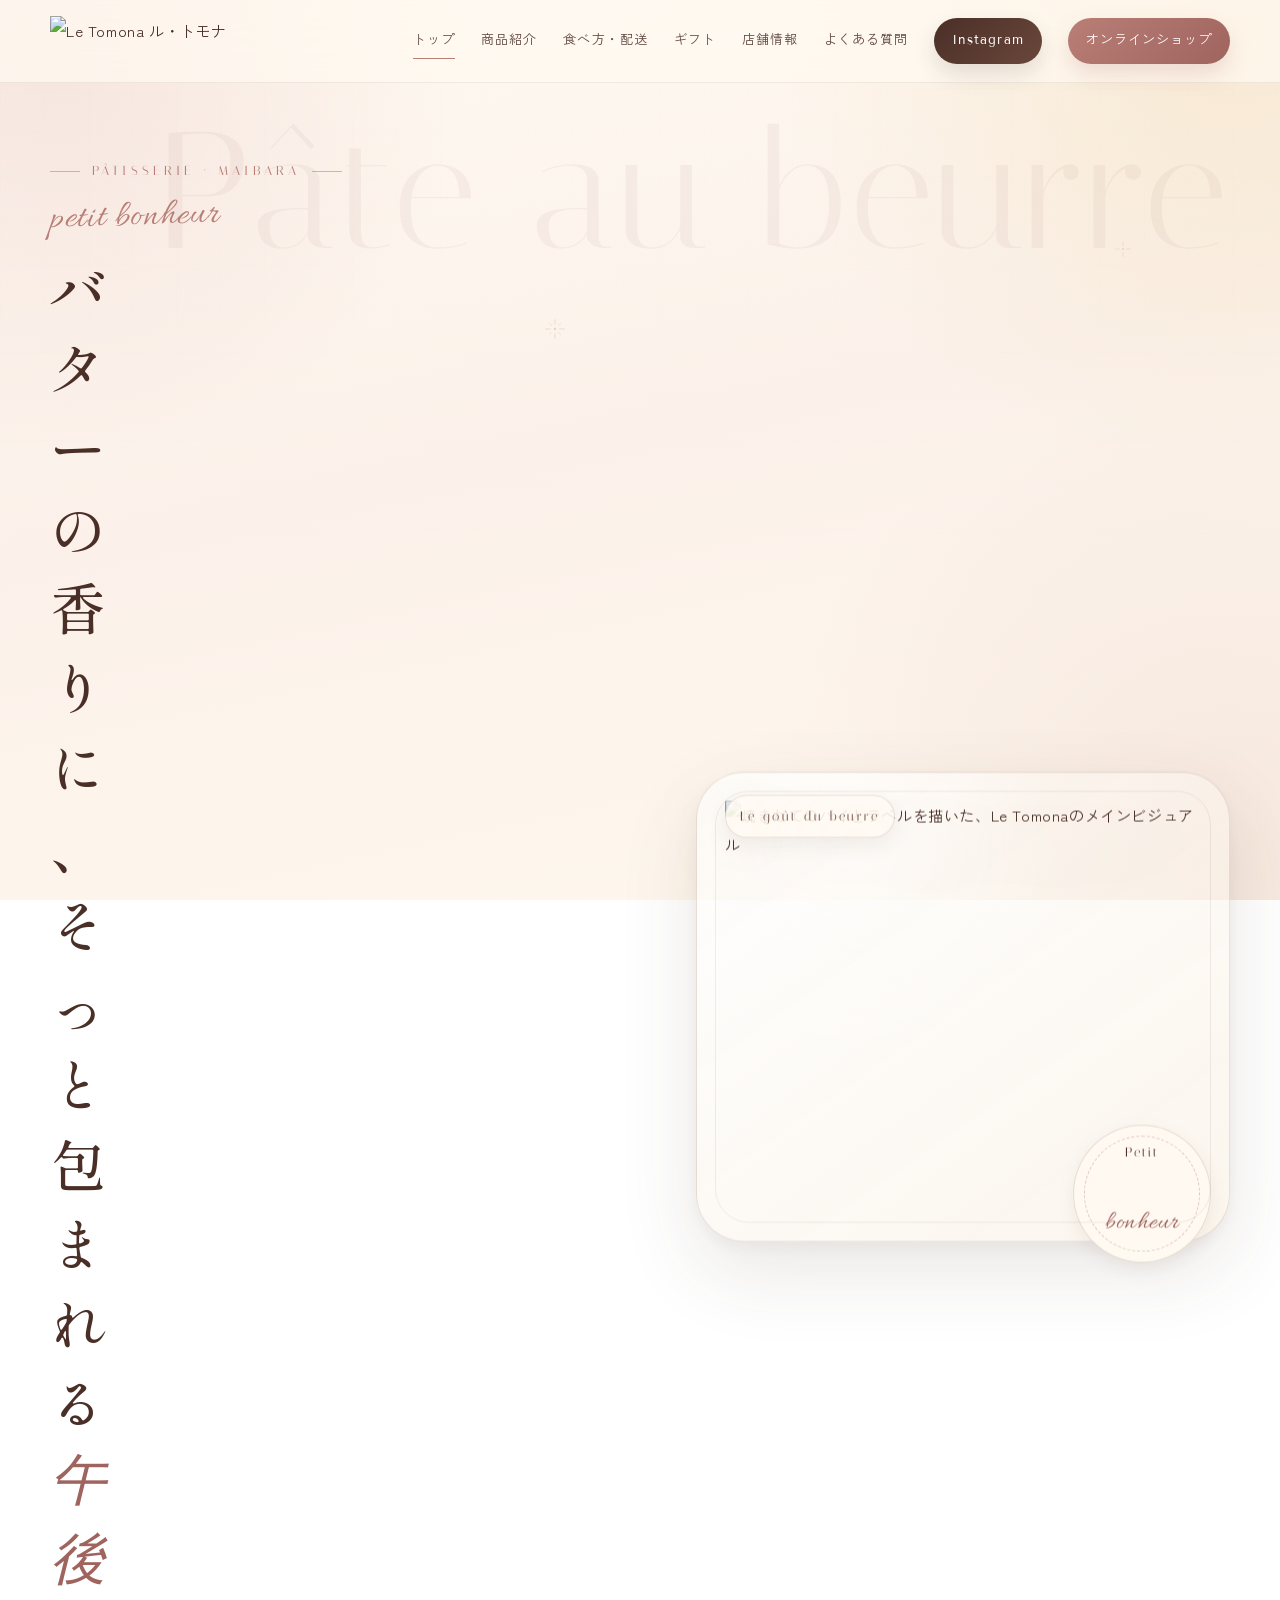
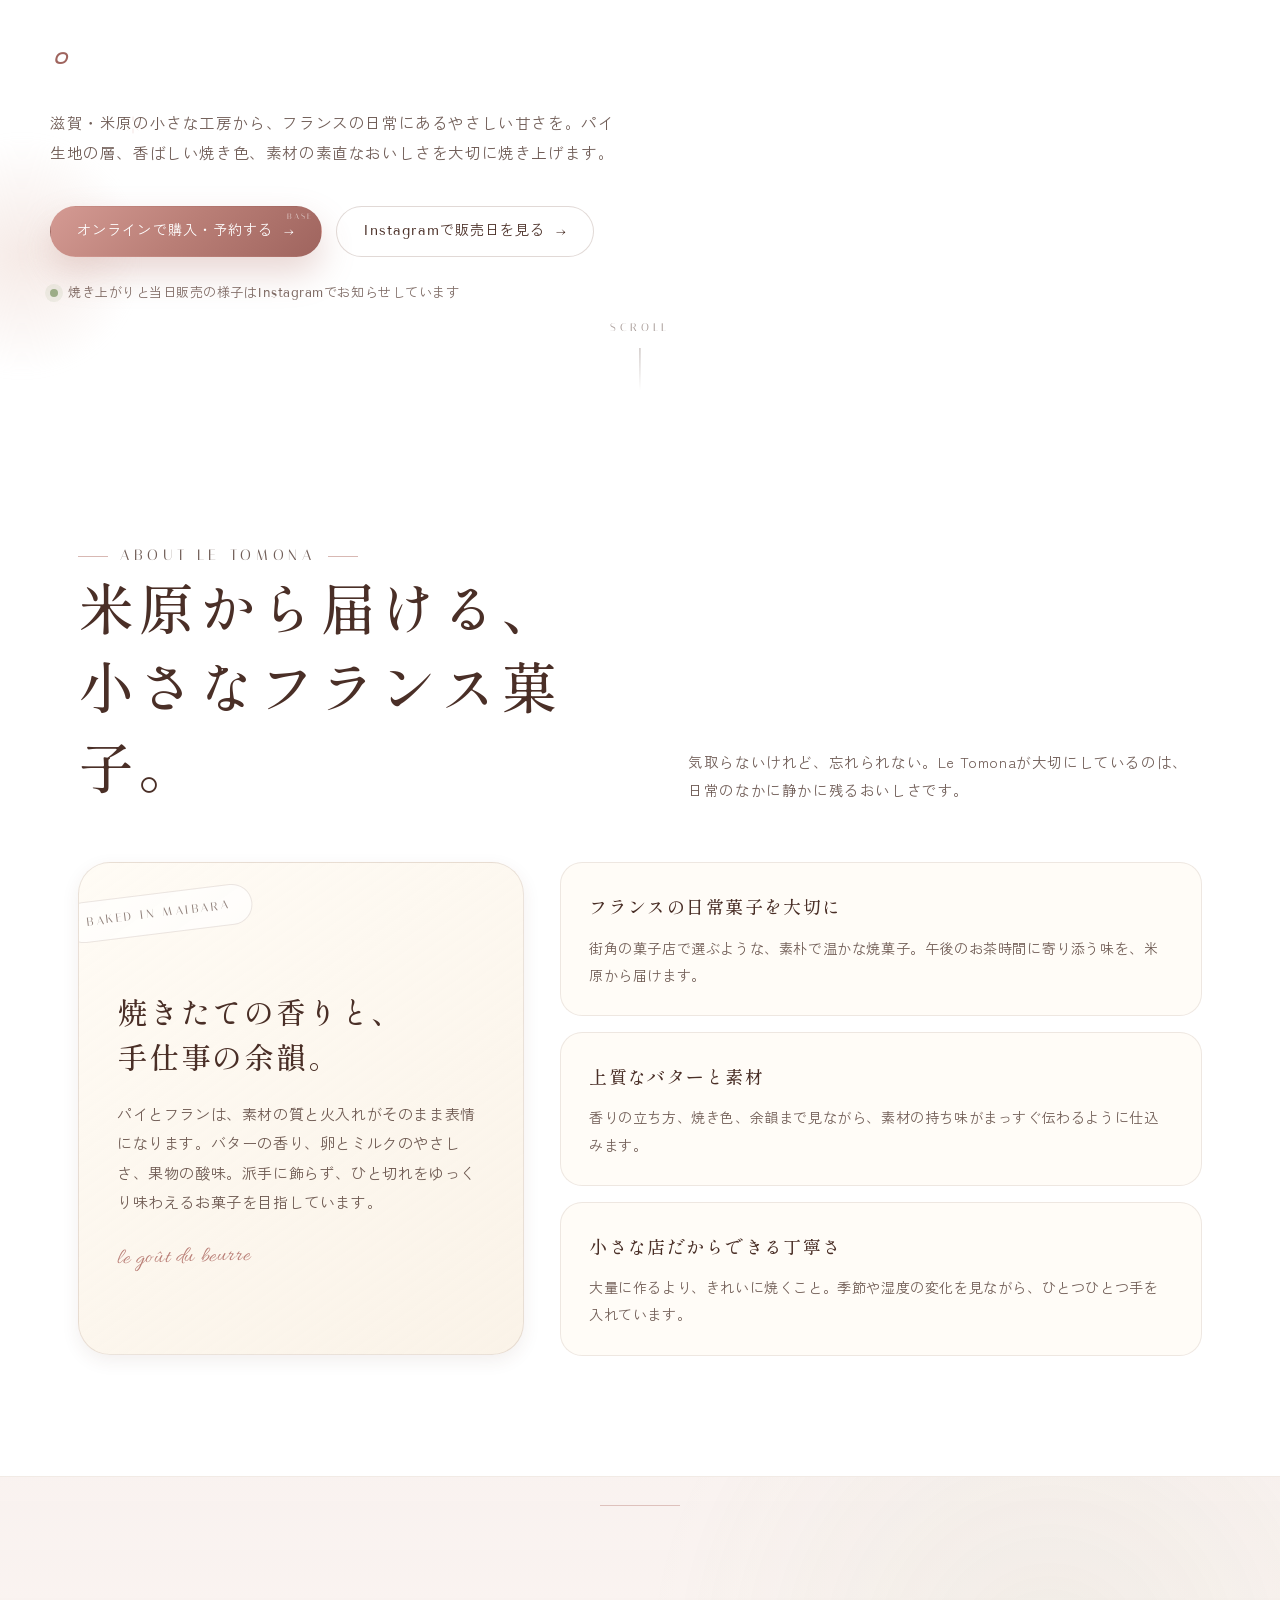
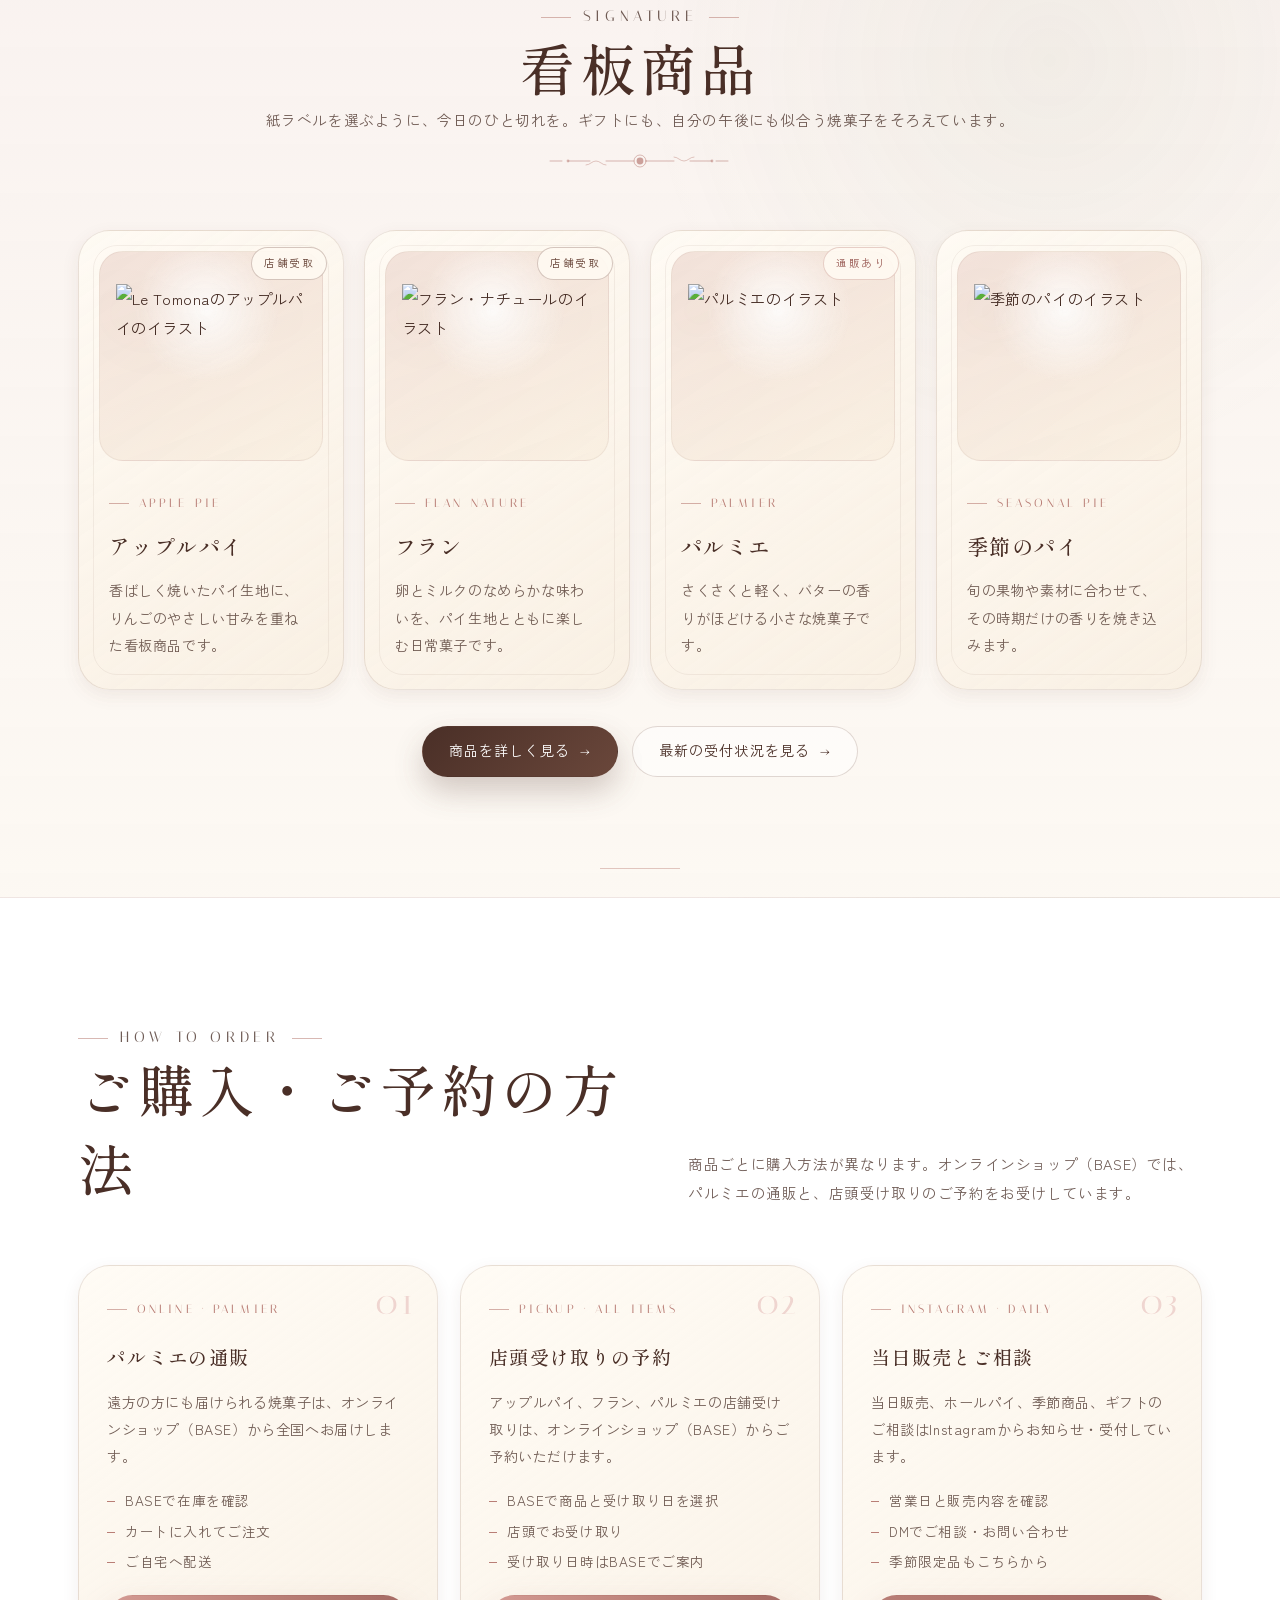
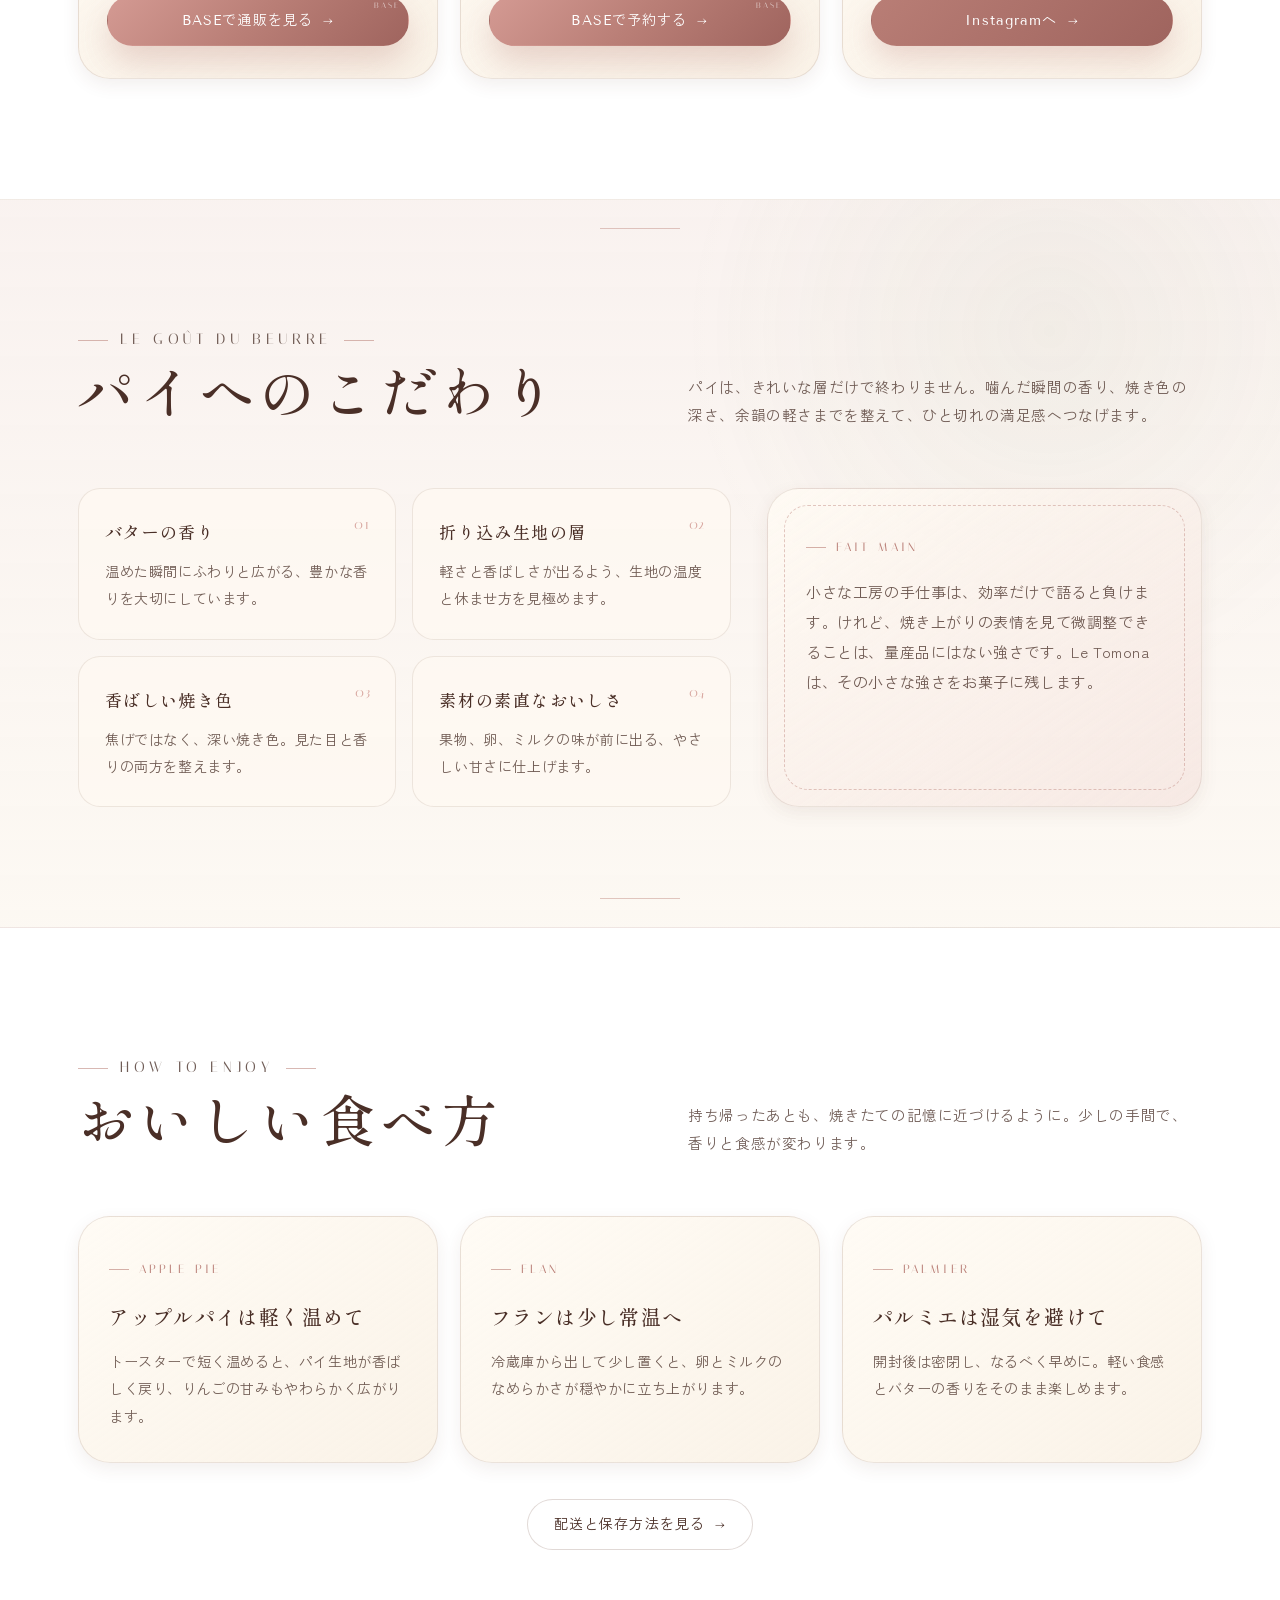
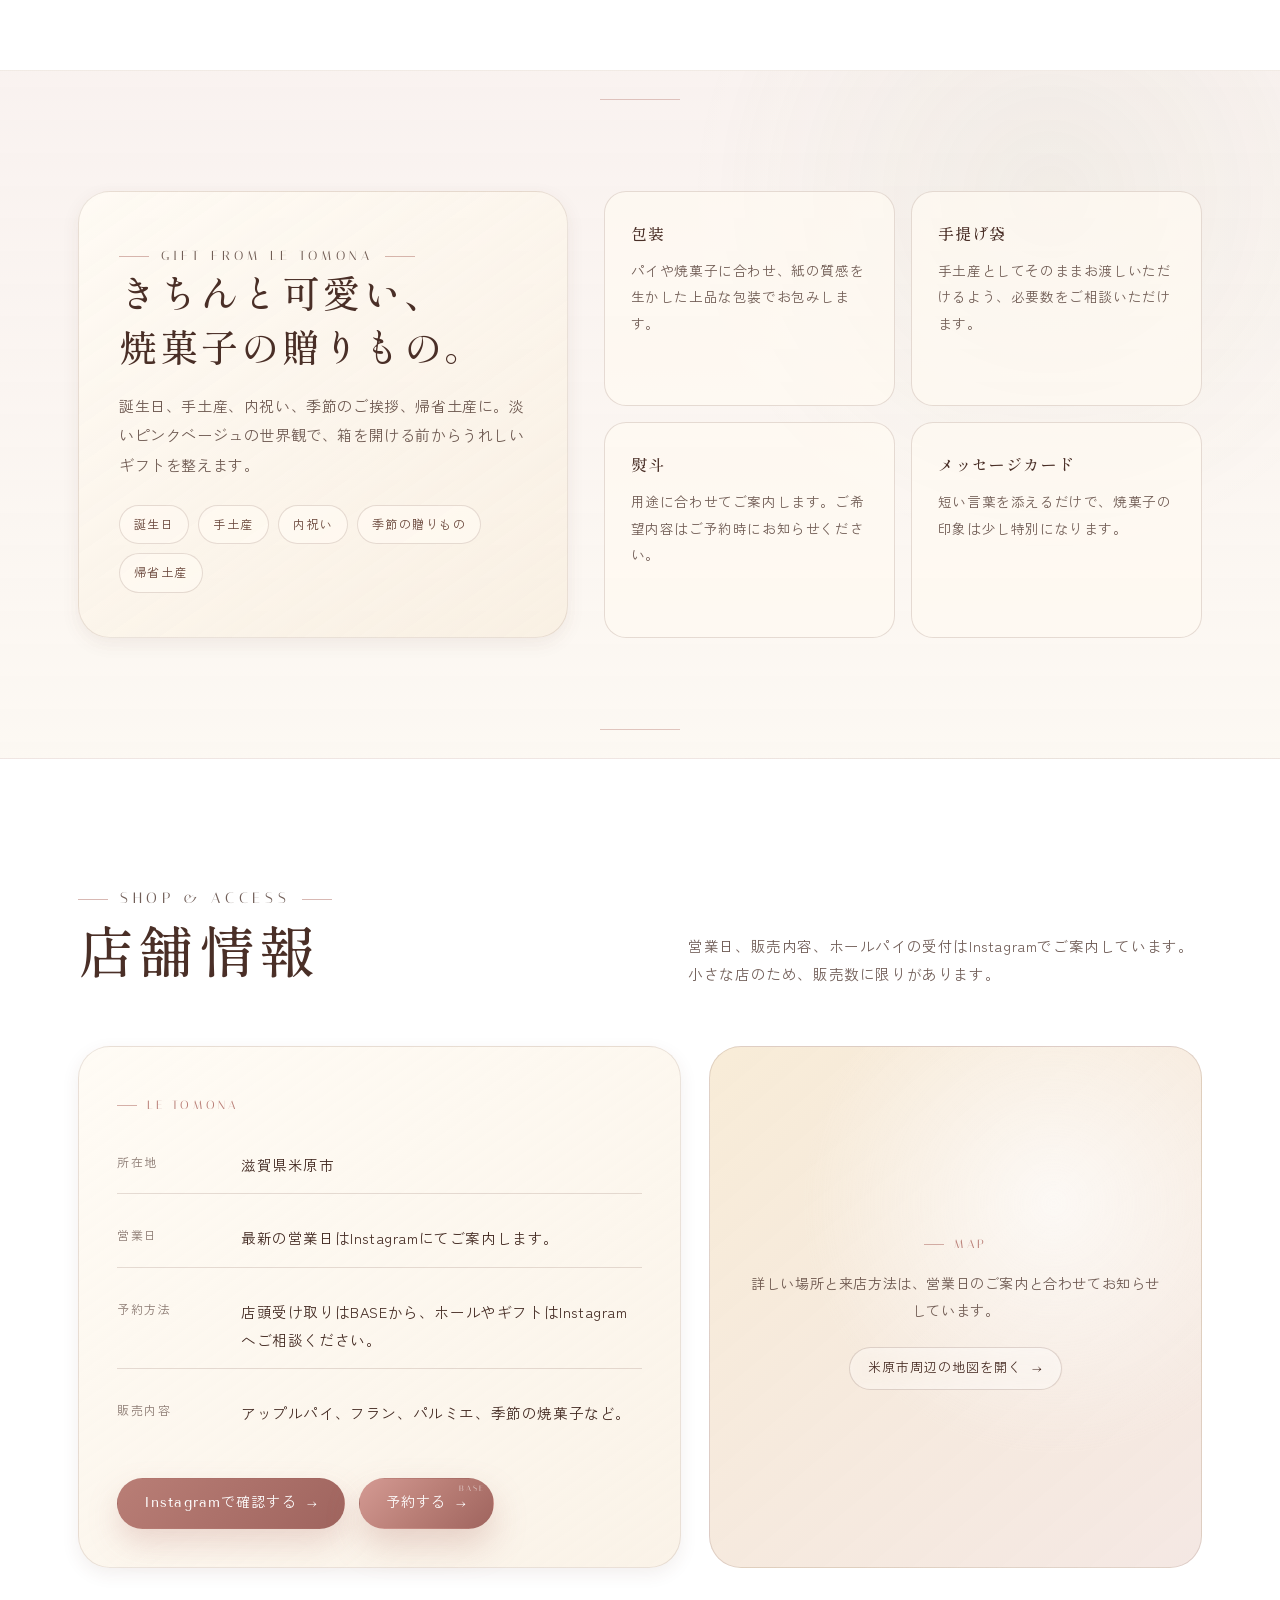
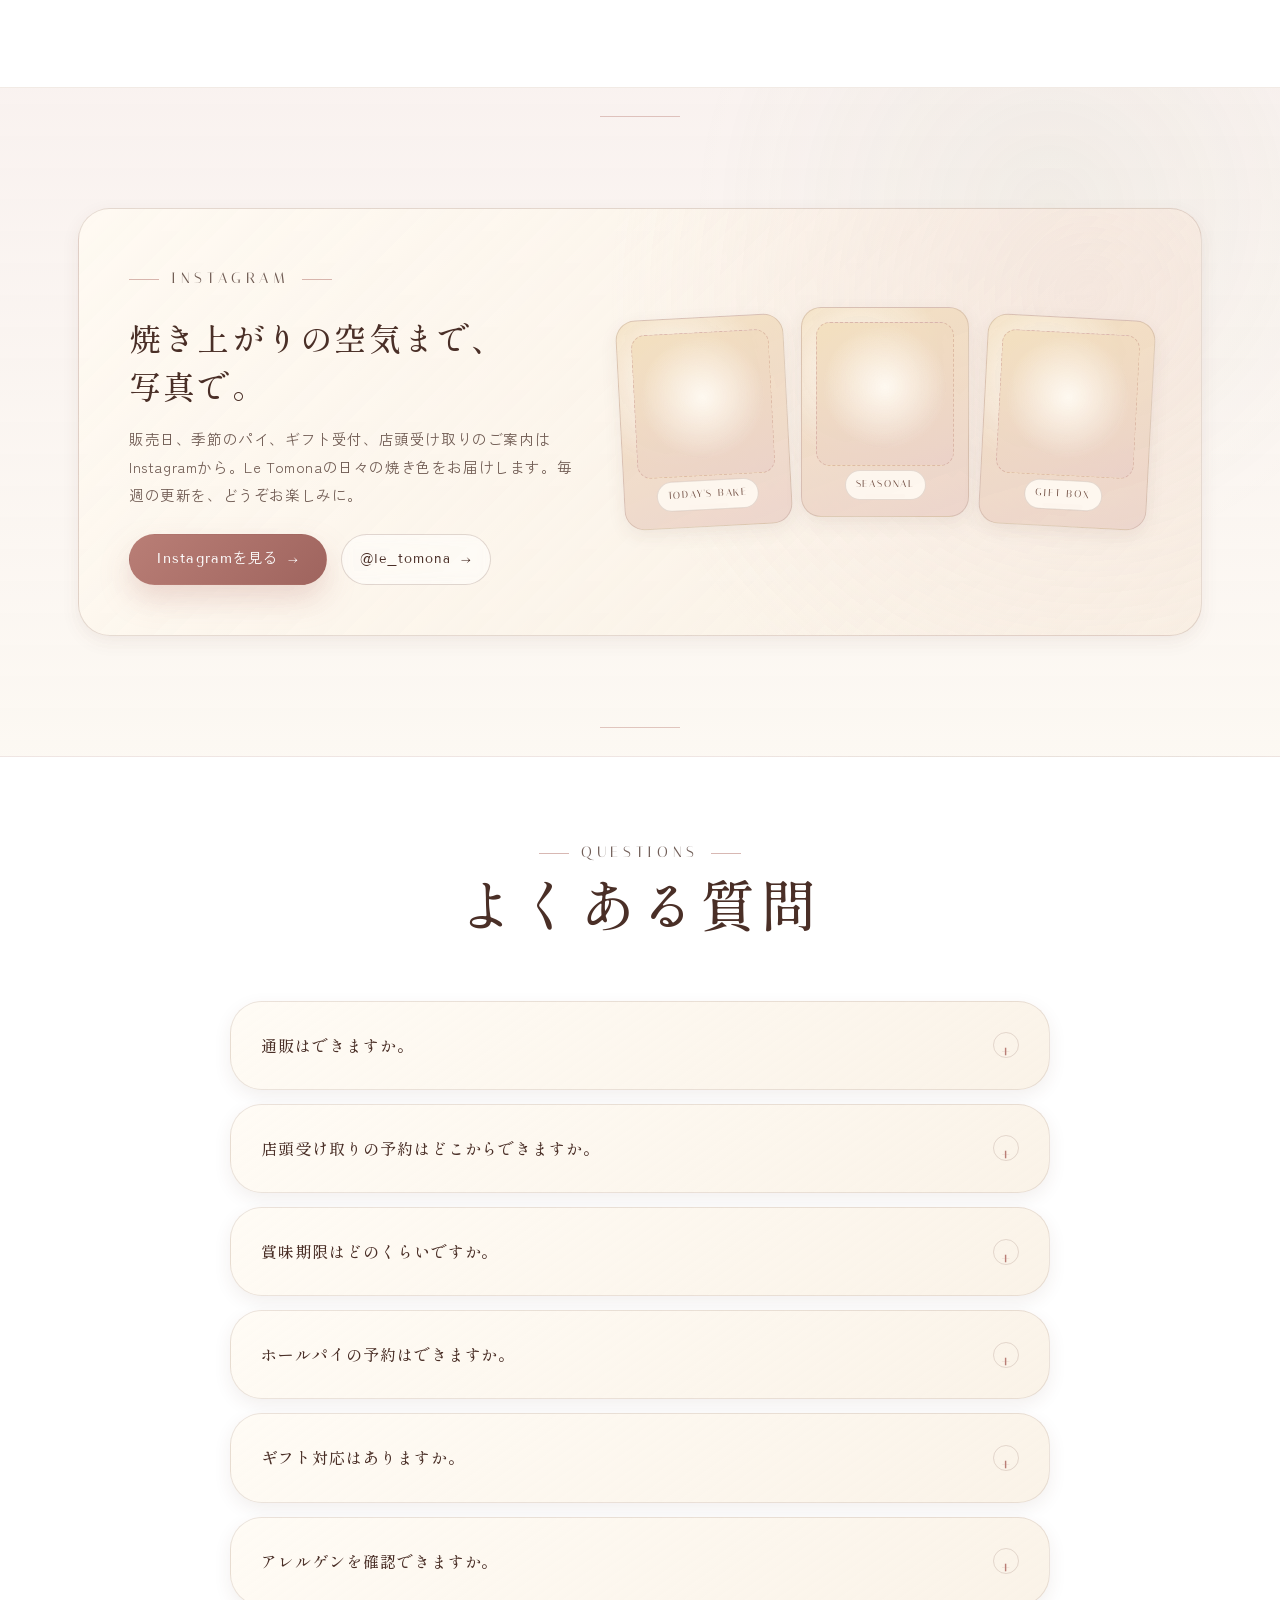
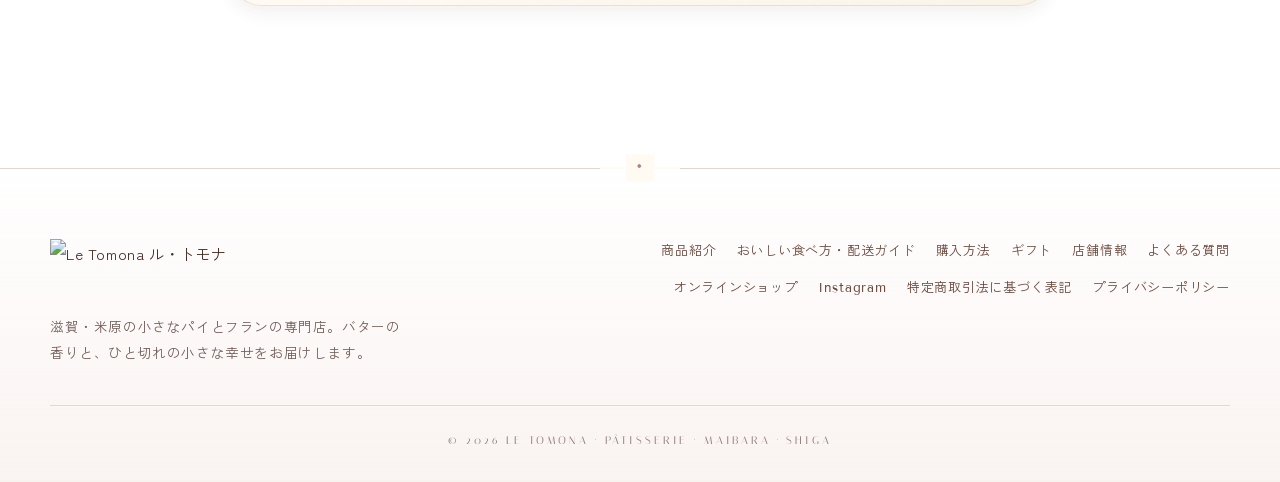
==== index.html @ 36fcd9ed "Add files via upload" ====
<!doctype html>
<html lang="ja">
<head>
  <meta charset="utf-8">
  <meta name="viewport" content="width=device-width, initial-scale=1">
  <title>Le Tomona | 滋賀・米原のパイとフランの専門店</title>
  <meta name="description" content="Le Tomona（ル・トモナ）は、滋賀・米原の小さなパイとフランの専門店です。バターの香り、香ばしい焼き色、フランスの日常菓子を大切に、ひとつひとつ丁寧に焼き上げます。">
  <meta property="og:title" content="Le Tomona | 滋賀・米原のパイとフランの専門店">
  <meta property="og:description" content="バターの香りに、そっと包まれる午後。滋賀・米原から、やさしい甘さのパイとフランをお届けします。">
  <meta property="og:type" content="website">
  <meta property="og:image" content="assets/hero-pie.svg">
  <link rel="icon" href="assets/favicon.svg" type="image/svg+xml">

  <link rel="preconnect" href="https://fonts.googleapis.com">
  <link rel="preconnect" href="https://fonts.gstatic.com" crossorigin>
  <link href="https://fonts.googleapis.com/css2?family=Italiana&family=Cormorant+Garamond:ital,wght@0,400;0,500;1,400;1,500&family=Tenor+Sans&family=Allura&family=Shippori+Mincho+B1:wght@400;500;600&family=Zen+Kaku+Gothic+Antique:wght@400;500&display=swap" rel="stylesheet">

  <link rel="stylesheet" href="styles.css">
</head>
<body>
  <a class="skip-link" href="#main">本文へ移動する</a>
  <div class="scroll-progress" data-scroll-progress aria-hidden="true"></div>

  <header class="site-header" data-header>
    <div class="header-inner">
      <a class="logo-link" href="index.html" aria-label="Le Tomona トップページへ">
        <img src="assets/logo.svg" width="178" height="50" alt="Le Tomona ル・トモナ">
      </a>
      <button class="nav-toggle" type="button" aria-label="メニューを開閉する" aria-expanded="false" aria-controls="site-nav" data-nav-toggle>
        <span class="nav-toggle-line"></span>
        <span class="nav-toggle-line"></span>
        <span class="nav-toggle-line"></span>
      </button>
      <nav class="site-nav" id="site-nav" aria-label="主要ナビゲーション" data-nav>
        <a href="index.html" aria-current="page">トップ</a>
        <a href="products.html">商品紹介</a>
        <a href="guide.html">食べ方・配送</a>
        <a href="index.html#gift">ギフト</a>
        <a href="index.html#shop">店舗情報</a>
        <a href="index.html#faq">よくある質問</a>
        <a class="nav-cta" href="https://www.instagram.com/le_tomona?igsh=bzFsZndmN2lub2E0" target="_blank" rel="noopener">Instagram</a>
        <!-- BASEショップのURLは実際のURLに差し替えてください -->
        <a class="nav-base" href="https://letomona.thebase.in/" target="_blank" rel="noopener">オンラインショップ</a>
      </nav>
    </div>
  </header>

  <main id="main">
    <!-- ============================== HERO ============================== -->
    <section class="hero" aria-labelledby="hero-title">
      <span class="hero-ornament sparkle-1" aria-hidden="true" data-parallax-mouse="10">
        <svg viewBox="0 0 48 48" fill="none" stroke="currentColor" stroke-linecap="round" stroke-linejoin="round"><g stroke-width="1.2"><path d="M24 8v8M24 32v8M8 24h8M32 24h8" opacity=".75"/><path d="M14 14l4 4M30 30l4 4M34 14l-4 4M14 34l4-4" opacity=".55"/><circle cx="24" cy="24" r="2" fill="currentColor" stroke="none" opacity=".8"/></g></svg>
      </span>
      <span class="hero-ornament sparkle-2" aria-hidden="true" data-parallax-mouse="-14">
        <svg viewBox="0 0 48 48" fill="none" stroke="currentColor" stroke-linecap="round" stroke-linejoin="round"><g stroke-width="1.2"><path d="M24 8v8M24 32v8M8 24h8M32 24h8" opacity=".75"/><circle cx="24" cy="24" r="2" fill="currentColor" stroke="none" opacity=".8"/></g></svg>
      </span>
      <span class="hero-ornament sparkle-3" aria-hidden="true" data-parallax-mouse="12">
        <svg viewBox="0 0 48 48" fill="none" stroke="currentColor" stroke-linecap="round" stroke-linejoin="round"><g stroke-width="1.2"><path d="M24 8v8M24 32v8M8 24h8M32 24h8" opacity=".75"/><path d="M14 14l4 4M30 30l4 4M34 14l-4 4M14 34l4-4" opacity=".55"/></g></svg>
      </span>

      <div class="hero-copy" data-reveal="up">
        <p class="eyebrow">Pâtisserie · Maibara</p>
        <span class="hero-script">petit bonheur</span>
        <h1 id="hero-title" data-split-letters><span>バターの香りに、</span><span>そっと包まれる<em>午後。</em></span></h1>
        <p class="hero-lead">滋賀・米原の小さな工房から、フランスの日常にあるやさしい甘さを。パイ生地の層、香ばしい焼き色、素材の素直なおいしさを大切に焼き上げます。</p>
        <div class="hero-actions" aria-label="購入と予約への導線">
          <!-- BASEショップのURLは実際のURLに差し替えてください -->
          <a class="btn btn-base" href="https://letomona.thebase.in/" target="_blank" rel="noopener">オンラインで購入・予約する</a>
          <a class="btn btn-ghost" href="https://www.instagram.com/le_tomona?igsh=bzFsZndmN2lub2E0" target="_blank" rel="noopener">Instagramで販売日を見る</a>
        </div>
        <a class="instagram-note" href="https://www.instagram.com/le_tomona?igsh=bzFsZndmN2lub2E0" target="_blank" rel="noopener">焼き上がりと当日販売の様子はInstagramでお知らせしています</a>
      </div>

      <div class="hero-visual" data-reveal="rise" data-parallax-y="-0.04">
        <figure class="hero-card">
          <img src="assets/hero-pie.svg" width="740" height="640" alt="焼きたてのパイとラベルを描いた、Le Tomonaのメインビジュアル">
          <figcaption class="hero-ribbon"><span>Petit</span><strong>bonheur</strong></figcaption>
        </figure>
      </div>

      <div class="scroll-hint" aria-hidden="true">SCROLL</div>
    </section>

    <!-- ============================== ABOUT ============================== -->
    <section class="section" id="about" aria-labelledby="about-title">
      <div class="section-title" data-reveal="up">
        <div>
          <p class="eyebrow">About Le Tomona</p>
          <h2 id="about-title">米原から届ける、<br>小さなフランス菓子。</h2>
        </div>
        <p>気取らないけれど、忘れられない。Le Tomonaが大切にしているのは、日常のなかに静かに残るおいしさです。</p>
      </div>

      <div class="about-grid">
        <article class="story-card" data-reveal="left">
          <h3 class="story-card-title">焼きたての香りと、<br>手仕事の余韻。</h3>
          <p>パイとフランは、素材の質と火入れがそのまま表情になります。バターの香り、卵とミルクのやさしさ、果物の酸味。派手に飾らず、ひと切れをゆっくり味わえるお菓子を目指しています。</p>
          <span class="story-card-script">le goût du beurre</span>
        </article>
        <div class="story-lines" data-reveal-children>
          <article class="story-line">
            <h3>フランスの日常菓子を大切に</h3>
            <p>街角の菓子店で選ぶような、素朴で温かな焼菓子。午後のお茶時間に寄り添う味を、米原から届けます。</p>
          </article>
          <article class="story-line">
            <h3>上質なバターと素材</h3>
            <p>香りの立ち方、焼き色、余韻まで見ながら、素材の持ち味がまっすぐ伝わるように仕込みます。</p>
          </article>
          <article class="story-line">
            <h3>小さな店だからできる丁寧さ</h3>
            <p>大量に作るより、きれいに焼くこと。季節や湿度の変化を見ながら、ひとつひとつ手を入れています。</p>
          </article>
        </div>
      </div>
    </section>

    <!-- ============================== SIGNATURE ============================== -->
    <section class="section section-muted" aria-labelledby="signature-title">
      <div class="section-inner">
        <div class="section-title center" data-reveal="up">
          <p class="eyebrow">Signature</p>
          <h2 id="signature-title">看板商品</h2>
          <p>紙ラベルを選ぶように、今日のひと切れを。ギフトにも、自分の午後にも似合う焼菓子をそろえています。</p>
          <div class="ornament-divider" aria-hidden="true">
            <svg viewBox="0 0 240 24" fill="none" stroke="currentColor" stroke-linecap="round" stroke-linejoin="round"><g stroke-width="1"><circle cx="120" cy="12" r="3.4" fill="currentColor" stroke="none" opacity=".7"/><circle cx="120" cy="12" r="6" opacity=".5"/><path d="M126 12h28M170 12h22M196 12h12M114 12H86M70 12H48M42 12H30" opacity=".55"/><path d="M154 8c4 0 6 4 10 4s6-4 10-4M86 16c-4 0-6-4-10-4s-6 4-10 4" opacity=".42"/><circle cx="192" cy="12" r="1.4" fill="currentColor" stroke="none" opacity=".5"/><circle cx="48" cy="12" r="1.4" fill="currentColor" stroke="none" opacity=".5"/></g></svg>
          </div>
        </div>
        <div class="product-grid" data-reveal-children>
          <article class="product-card">
            <span class="product-badge pickup">店舗受取</span>
            <div class="product-image"><img src="assets/product-apple-pie.svg" width="420" height="320" alt="Le Tomonaのアップルパイのイラスト" loading="lazy"></div>
            <div class="product-body">
              <span class="label">Apple Pie</span>
              <h3>アップルパイ</h3>
              <p>香ばしく焼いたパイ生地に、りんごのやさしい甘みを重ねた看板商品です。</p>
            </div>
          </article>
          <article class="product-card">
            <span class="product-badge pickup">店舗受取</span>
            <div class="product-image"><img src="assets/product-flan.svg" width="420" height="320" alt="フラン・ナチュールのイラスト" loading="lazy"></div>
            <div class="product-body">
              <span class="label">Flan Nature</span>
              <h3>フラン</h3>
              <p>卵とミルクのなめらかな味わいを、パイ生地とともに楽しむ日常菓子です。</p>
            </div>
          </article>
          <article class="product-card">
            <span class="product-badge">通販あり</span>
            <div class="product-image"><img src="assets/product-palmier.svg" width="420" height="320" alt="パルミエのイラスト" loading="lazy"></div>
            <div class="product-body">
              <span class="label">Palmier</span>
              <h3>パルミエ</h3>
              <p>さくさくと軽く、バターの香りがほどける小さな焼菓子です。</p>
            </div>
          </article>
          <article class="product-card">
            <div class="product-image"><img src="assets/product-seasonal.svg" width="420" height="320" alt="季節のパイのイラスト" loading="lazy"></div>
            <div class="product-body">
              <span class="label">Seasonal Pie</span>
              <h3>季節のパイ</h3>
              <p>旬の果物や素材に合わせて、その時期だけの香りを焼き込みます。</p>
            </div>
          </article>
        </div>
        <div class="action-row" style="justify-content:center" data-reveal="up">
          <a class="btn btn-choco" href="products.html">商品を詳しく見る</a>
          <a class="btn btn-ghost" href="https://www.instagram.com/le_tomona?igsh=bzFsZndmN2lub2E0" target="_blank" rel="noopener">最新の受付状況を見る</a>
        </div>
      </div>
    </section>

    <!-- ============================== ORDER (BASE flow) ============================== -->
    <section class="section" id="order" aria-labelledby="order-title">
      <div class="section-title" data-reveal="up">
        <div>
          <p class="eyebrow">How to order</p>
          <h2 id="order-title">ご購入・ご予約の方法</h2>
        </div>
        <p>商品ごとに購入方法が異なります。オンラインショップ（BASE）では、パルミエの通販と、店頭受け取りのご予約をお受けしています。</p>
      </div>

      <div class="order-flow" data-reveal-children>
        <article class="order-card">
          <span class="order-number">01</span>
          <span class="label">Online · Palmier</span>
          <h3>パルミエの通販</h3>
          <p>遠方の方にも届けられる焼菓子は、オンラインショップ（BASE）から全国へお届けします。</p>
          <ul>
            <li>BASEで在庫を確認</li>
            <li>カートに入れてご注文</li>
            <li>ご自宅へ配送</li>
          </ul>
          <!-- BASEショップのURLは実際のURLに差し替えてください -->
          <a class="btn btn-base" href="https://letomona.thebase.in/" target="_blank" rel="noopener">BASEで通販を見る</a>
        </article>

        <article class="order-card">
          <span class="order-number">02</span>
          <span class="label">Pickup · All items</span>
          <h3>店頭受け取りの予約</h3>
          <p>アップルパイ、フラン、パルミエの店舗受け取りは、オンラインショップ（BASE）からご予約いただけます。</p>
          <ul>
            <li>BASEで商品と受け取り日を選択</li>
            <li>店頭でお受け取り</li>
            <li>受け取り日時はBASEでご案内</li>
          </ul>
          <!-- BASEショップのURLは実際のURLに差し替えてください -->
          <a class="btn btn-base" href="https://letomona.thebase.in/" target="_blank" rel="noopener">BASEで予約する</a>
        </article>

        <article class="order-card">
          <span class="order-number">03</span>
          <span class="label">Instagram · Daily</span>
          <h3>当日販売とご相談</h3>
          <p>当日販売、ホールパイ、季節商品、ギフトのご相談はInstagramからお知らせ・受付しています。</p>
          <ul>
            <li>営業日と販売内容を確認</li>
            <li>DMでご相談・お問い合わせ</li>
            <li>季節限定品もこちらから</li>
          </ul>
          <a class="btn btn-primary" href="https://www.instagram.com/le_tomona?igsh=bzFsZndmN2lub2E0" target="_blank" rel="noopener">Instagramへ</a>
        </article>
      </div>
    </section>

    <!-- ============================== CRAFT ============================== -->
    <section class="section section-muted" aria-labelledby="craft-title">
      <div class="section-inner">
        <div class="section-title" data-reveal="up">
          <div>
            <p class="eyebrow">Le goût du beurre</p>
            <h2 id="craft-title">パイへのこだわり</h2>
          </div>
          <p>パイは、きれいな層だけで終わりません。噛んだ瞬間の香り、焼き色の深さ、余韻の軽さまでを整えて、ひと切れの満足感へつなげます。</p>
        </div>
        <div class="craft-grid">
          <div class="craft-list" data-reveal-children>
            <article class="craft-item"><h3>バターの香り</h3><p>温めた瞬間にふわりと広がる、豊かな香りを大切にしています。</p></article>
            <article class="craft-item"><h3>折り込み生地の層</h3><p>軽さと香ばしさが出るよう、生地の温度と休ませ方を見極めます。</p></article>
            <article class="craft-item"><h3>香ばしい焼き色</h3><p>焦げではなく、深い焼き色。見た目と香りの両方を整えます。</p></article>
            <article class="craft-item"><h3>素材の素直なおいしさ</h3><p>果物、卵、ミルクの味が前に出る、やさしい甘さに仕上げます。</p></article>
          </div>
          <aside class="paper-card craft-note" data-reveal="right">
            <span class="label">Fait main</span>
            <p>小さな工房の手仕事は、効率だけで語ると負けます。けれど、焼き上がりの表情を見て微調整できることは、量産品にはない強さです。Le Tomonaは、その小さな強さをお菓子に残します。</p>
          </aside>
        </div>
      </div>
    </section>

    <!-- ============================== GUIDE ============================== -->
    <section class="section" aria-labelledby="guide-title">
      <div class="section-title" data-reveal="up">
        <div>
          <p class="eyebrow">How to enjoy</p>
          <h2 id="guide-title">おいしい食べ方</h2>
        </div>
        <p>持ち帰ったあとも、焼きたての記憶に近づけるように。少しの手間で、香りと食感が変わります。</p>
      </div>
      <div class="guide-grid" data-reveal-children>
        <article class="guide-card">
          <span class="label">Apple Pie</span>
          <h3>アップルパイは軽く温めて</h3>
          <p>トースターで短く温めると、パイ生地が香ばしく戻り、りんごの甘みもやわらかく広がります。</p>
        </article>
        <article class="guide-card">
          <span class="label">Flan</span>
          <h3>フランは少し常温へ</h3>
          <p>冷蔵庫から出して少し置くと、卵とミルクのなめらかさが穏やかに立ち上がります。</p>
        </article>
        <article class="guide-card">
          <span class="label">Palmier</span>
          <h3>パルミエは湿気を避けて</h3>
          <p>開封後は密閉し、なるべく早めに。軽い食感とバターの香りをそのまま楽しめます。</p>
        </article>
      </div>
      <div class="action-row" style="justify-content:center" data-reveal="up">
        <a class="btn btn-ghost" href="guide.html">配送と保存方法を見る</a>
      </div>
    </section>

    <!-- ============================== GIFT ============================== -->
    <section class="section section-muted" id="gift" aria-labelledby="gift-title">
      <div class="section-inner">
        <div class="gift-layout">
          <div class="gift-panel" data-reveal="left">
            <p class="eyebrow">Gift from Le Tomona</p>
            <h2 id="gift-title">きちんと可愛い、<br>焼菓子の贈りもの。</h2>
            <p>誕生日、手土産、内祝い、季節のご挨拶、帰省土産に。淡いピンクベージュの世界観で、箱を開ける前からうれしいギフトを整えます。</p>
            <ul class="gift-tags" aria-label="ギフト利用シーン">
              <li>誕生日</li><li>手土産</li><li>内祝い</li><li>季節の贈りもの</li><li>帰省土産</li>
            </ul>
          </div>
          <div class="gift-options" data-reveal-children>
            <article class="gift-option"><h3>包装</h3><p>パイや焼菓子に合わせ、紙の質感を生かした上品な包装でお包みします。</p></article>
            <article class="gift-option"><h3>手提げ袋</h3><p>手土産としてそのままお渡しいただけるよう、必要数をご相談いただけます。</p></article>
            <article class="gift-option"><h3>熨斗</h3><p>用途に合わせてご案内します。ご希望内容はご予約時にお知らせください。</p></article>
            <article class="gift-option"><h3>メッセージカード</h3><p>短い言葉を添えるだけで、焼菓子の印象は少し特別になります。</p></article>
          </div>
        </div>
      </div>
    </section>

    <!-- ============================== SHOP ============================== -->
    <section class="section" id="shop" aria-labelledby="shop-title">
      <div class="section-title" data-reveal="up">
        <div>
          <p class="eyebrow">Shop &amp; Access</p>
          <h2 id="shop-title">店舗情報</h2>
        </div>
        <p>営業日、販売内容、ホールパイの受付はInstagramでご案内しています。小さな店のため、販売数に限りがあります。</p>
      </div>
      <div class="access-grid">
        <article class="access-card" data-reveal="left">
          <span class="label">Le Tomona</span>
          <dl class="shop-data">
            <div><dt>所在地</dt><dd>滋賀県米原市</dd></div>
            <div><dt>営業日</dt><dd>最新の営業日はInstagramにてご案内します。</dd></div>
            <div><dt>予約方法</dt><dd>店頭受け取りはBASEから、ホールやギフトはInstagramへご相談ください。</dd></div>
            <div><dt>販売内容</dt><dd>アップルパイ、フラン、パルミエ、季節の焼菓子など。</dd></div>
          </dl>
          <div class="action-row">
            <a class="btn btn-primary" href="https://www.instagram.com/le_tomona?igsh=bzFsZndmN2lub2E0" target="_blank" rel="noopener">Instagramで確認する</a>
            <!-- BASEショップのURLは実際のURLに差し替えてください -->
            <a class="btn btn-base" href="https://letomona.thebase.in/" target="_blank" rel="noopener">予約する</a>
          </div>
        </article>
        <aside class="map-frame" data-reveal="right" aria-label="Googleマップへの導線">
          <div>
            <span class="label">Map</span>
            <p>詳しい場所と来店方法は、営業日のご案内と合わせてお知らせしています。</p>
            <a class="btn btn-ghost btn-small" href="https://www.google.com/maps/search/?api=1&query=%E6%BB%8B%E8%B3%80%E7%9C%8C%E7%B1%B3%E5%8E%9F%E5%B8%82" target="_blank" rel="noopener">米原市周辺の地図を開く</a>
          </div>
        </aside>
      </div>
    </section>

    <!-- ============================== INSTAGRAM ============================== -->
    <section class="section section-muted" aria-labelledby="instagram-title">
      <div class="section-inner">
        <div class="instagram-strip" data-reveal="up">
          <div>
            <p class="eyebrow">Instagram</p>
            <h2 id="instagram-title">焼き上がりの空気まで、<br>写真で。</h2>
            <p>販売日、季節のパイ、ギフト受付、店頭受け取りのご案内はInstagramから。Le Tomonaの日々の焼き色をお届けします。毎週の更新を、どうぞお楽しみに。</p>
            <div class="action-row" style="margin-top:6px">
              <a class="btn btn-primary" href="https://www.instagram.com/le_tomona?igsh=bzFsZndmN2lub2E0" target="_blank" rel="noopener">Instagramを見る</a>
              <a class="btn btn-ghost btn-small" href="https://www.instagram.com/le_tomona?igsh=bzFsZndmN2lub2E0" target="_blank" rel="noopener">@le_tomona</a>
            </div>
          </div>
          <div class="insta-cards" aria-hidden="true">
            <span class="insta-card"><span class="insta-tag">Today's bake</span></span>
            <span class="insta-card"><span class="insta-tag">Seasonal</span></span>
            <span class="insta-card"><span class="insta-tag">Gift box</span></span>
          </div>
        </div>
      </div>
    </section>

    <!-- ============================== FAQ ============================== -->
    <section class="section section-tight" id="faq" aria-labelledby="faq-title">
      <div class="section-title center" data-reveal="up">
        <p class="eyebrow">Questions</p>
        <h2 id="faq-title">よくある質問</h2>
      </div>
      <div class="faq-list" data-reveal-children>
        <details class="faq-item"><summary>通販はできますか。</summary><p>パルミエは、オンラインショップ（BASE）から全国配送でご購入いただけます。アップルパイ、フランは品質保持の都合上、店舗受け取りのご予約のみとさせていただいています。</p></details>
        <details class="faq-item"><summary>店頭受け取りの予約はどこからできますか。</summary><p>アップルパイ、フラン、パルミエの店頭受け取りは、オンラインショップ（BASE）からご予約いただけます。受け取り日時の選択肢は商品ごとにご案内します。</p></details>
        <details class="faq-item"><summary>賞味期限はどのくらいですか。</summary><p>商品ごとに異なります。お渡し時または発送時に、保存方法とあわせてご案内します。風味のよいうちに早めにお召し上がりください。</p></details>
        <details class="faq-item"><summary>ホールパイの予約はできますか。</summary><p>ホールパイは数量限定のためInstagramのDMで個別にご相談を承っています。ご用途と受け取り希望日を添えてご連絡ください。</p></details>
        <details class="faq-item"><summary>ギフト対応はありますか。</summary><p>包装、手提げ袋、熨斗、メッセージカードについてご相談いただけます。商品や時期により対応内容が変わる場合があります。</p></details>
        <details class="faq-item"><summary>アレルゲンを確認できますか。</summary><p>小麦、乳成分、卵を含む商品を扱います。ナッツや果物を使用する季節商品もありますので、詳しくはご購入前にお問い合わせください。</p></details>
      </div>
    </section>
  </main>

  <footer class="site-footer">
    <div class="footer-inner">
      <div>
        <img class="footer-logo" src="assets/logo.svg" width="190" height="54" alt="Le Tomona ル・トモナ">
        <p class="footer-copy">滋賀・米原の小さなパイとフランの専門店。バターの香りと、ひと切れの小さな幸せをお届けします。</p>
      </div>
      <nav class="footer-nav" aria-label="フッターナビゲーション">
        <a href="products.html">商品紹介</a>
        <a href="guide.html">おいしい食べ方・配送ガイド</a>
        <a href="index.html#order">購入方法</a>
        <a href="index.html#gift">ギフト</a>
        <a href="index.html#shop">店舗情報</a>
        <a href="index.html#faq">よくある質問</a>
        <a href="https://letomona.thebase.in/" target="_blank" rel="noopener">オンラインショップ</a>
        <a href="https://www.instagram.com/le_tomona?igsh=bzFsZndmN2lub2E0" target="_blank" rel="noopener">Instagram</a>
        <a href="legal.html">特定商取引法に基づく表記</a>
        <a href="privacy.html">プライバシーポリシー</a>
      </nav>
    </div>
    <div class="footer-bottom">© <span data-year></span> Le Tomona · Pâtisserie · Maibara · Shiga</div>
  </footer>

  <div class="mobile-cta" aria-label="固定CTA">
    <a class="is-primary" href="https://letomona.thebase.in/" target="_blank" rel="noopener">購入・予約</a>
    <a href="https://www.instagram.com/le_tomona?igsh=bzFsZndmN2lub2E0" target="_blank" rel="noopener">Instagram</a>
    <a href="index.html#faq">よくある質問</a>
  </div>
  <script src="script.js" defer></script>
</body>
</html>
---- styles.css ----
@charset "UTF-8";

/* =========================================================================
   Le Tomona — Stylesheet
   Soft Editorial × Patisserie Romance
   ========================================================================= */

:root {
  /* Palette ------------------------------------------------------------- */
  --ivory: #fffaf2;
  --ivory-2: #fdf4e8;
  --cream: #f8eddd;
  --butter: #f3dfbd;
  --pink-beige: #ead1c8;
  --rose-50: #f8ece8;
  --rose-100: #efd5d0;
  --rose-200: #d9a8a1;
  --rose-300: #b97e76;
  --rose-400: #9f645e;
  --choco: #4a2f27;
  --choco-2: #6a473b;
  --gold: #c9a35e;
  --pistachio: #9cae88;

  --ink: #432a22;
  --ink-soft: rgba(67, 42, 34, .76);
  --ink-muted: rgba(67, 42, 34, .60);

  --line: rgba(118, 80, 67, .18);
  --line-strong: rgba(118, 80, 67, .34);
  --line-dashed: rgba(185, 126, 118, .42);

  --paper: rgba(255, 251, 244, .86);

  /* Shadow -------------------------------------------------------------- */
  --shadow-lg: 0 30px 80px rgba(86, 54, 42, .12), 0 6px 18px rgba(86, 54, 42, .05);
  --shadow-md: 0 16px 44px rgba(86, 54, 42, .10), 0 3px 10px rgba(86, 54, 42, .04);
  --shadow-sm: 0 6px 18px rgba(86, 54, 42, .08);

  /* Radius -------------------------------------------------------------- */
  --radius-xl: 42px;
  --radius-lg: 32px;
  --radius-md: 22px;
  --radius-sm: 14px;

  /* Layout -------------------------------------------------------------- */
  --max: 1180px;
  --max-narrow: 920px;

  /* Type ---------------------------------------------------------------- */
  --display: "Italiana", "Cormorant Garamond", "Times New Roman", serif;
  --serif: "Cormorant Garamond", "Times New Roman", serif;
  --jp-display: "Shippori Mincho B1", "Yu Mincho", "YuMincho", "Hiragino Mincho ProN", serif;
  --jp: "Zen Kaku Gothic Antique", "Hiragino Sans", "Yu Gothic", system-ui, sans-serif;
  --sans: "Tenor Sans", "Zen Kaku Gothic Antique", system-ui, sans-serif;
  --script: "Allura", "Pinyon Script", cursive;

  /* Motion -------------------------------------------------------------- */
  --ease-out: cubic-bezier(.22, .65, .25, 1);
  --ease-soft: cubic-bezier(.4, 0, .2, 1);
}

/* =========================================================================
   Reset & Base
   ========================================================================= */

*,
*::before,
*::after {
  box-sizing: border-box;
}

html {
  scroll-behavior: smooth;
  -webkit-text-size-adjust: 100%;
}

body {
  margin: 0;
  color: var(--ink);
  background:
    radial-gradient(circle at 4% 6%, rgba(239, 213, 208, .55) 0, rgba(239, 213, 208, 0) 28%),
    radial-gradient(circle at 96% 3%, rgba(243, 223, 189, .55) 0, rgba(243, 223, 189, 0) 30%),
    radial-gradient(circle at 96% 96%, rgba(234, 209, 200, .42) 0, rgba(234, 209, 200, 0) 32%),
    linear-gradient(168deg, var(--ivory) 0%, #fbf1ea 48%, #fff8ee 100%);
  background-attachment: fixed;
  font-family: var(--jp);
  font-weight: 400;
  font-size: 15px;
  line-height: 1.95;
  letter-spacing: .04em;
  -webkit-font-smoothing: antialiased;
  text-rendering: optimizeLegibility;
  overflow-x: hidden;
}

/* Paper grain */
body::before {
  content: "";
  position: fixed;
  inset: 0;
  pointer-events: none;
  z-index: -1;
  opacity: .32;
  background-image:
    linear-gradient(rgba(114, 76, 61, .03) 1px, transparent 1px),
    linear-gradient(90deg, rgba(114, 76, 61, .024) 1px, transparent 1px);
  background-size: 44px 44px;
  mask-image: linear-gradient(to bottom, rgba(0, 0, 0, .8), rgba(0, 0, 0, .2));
}

/* Dots */
body::after {
  content: "";
  position: fixed;
  inset: 0;
  z-index: -1;
  pointer-events: none;
  opacity: .22;
  background-image: radial-gradient(rgba(74, 47, 39, .14) .55px, transparent .55px);
  background-size: 6px 6px;
  mix-blend-mode: multiply;
}

img,
svg {
  max-width: 100%;
  height: auto;
}

a {
  color: inherit;
  text-decoration-color: rgba(185, 126, 118, .45);
  text-underline-offset: .22em;
}

a:hover {
  text-decoration-color: currentColor;
}

button,
a {
  -webkit-tap-highlight-color: transparent;
}

::selection {
  background: var(--rose-100);
  color: var(--choco);
}

/* =========================================================================
   Scroll progress bar (top)
   ========================================================================= */

.scroll-progress {
  position: fixed;
  top: 0;
  left: 0;
  height: 2px;
  width: 100%;
  background: transparent;
  z-index: 200;
  pointer-events: none;
}

.scroll-progress::before {
  content: "";
  display: block;
  height: 100%;
  width: var(--progress, 0%);
  background: linear-gradient(90deg, var(--rose-200), var(--rose-300), var(--choco-2));
  transition: width .12s linear;
  box-shadow: 0 0 18px rgba(185, 126, 118, .4);
}

/* =========================================================================
   Skip link
   ========================================================================= */

.skip-link {
  position: absolute;
  left: 16px;
  top: -80px;
  padding: 10px 16px;
  color: #fff;
  background: var(--choco);
  border-radius: 999px;
  z-index: 1000;
  font-family: var(--jp);
  font-size: 13px;
  transition: top .2s ease;
}

.skip-link:focus {
  top: 16px;
}

/* =========================================================================
   Header
   ========================================================================= */

.site-header {
  position: sticky;
  top: 0;
  z-index: 100;
  background: rgba(255, 250, 242, .72);
  border-bottom: 1px solid rgba(117, 82, 69, .10);
  backdrop-filter: blur(20px) saturate(1.1);
  -webkit-backdrop-filter: blur(20px) saturate(1.1);
  transition: padding .35s var(--ease-out), background .35s var(--ease-out), border-color .35s var(--ease-out);
}

.site-header.is-scrolled {
  background: rgba(255, 250, 242, .92);
  border-bottom-color: rgba(117, 82, 69, .18);
  box-shadow: 0 1px 0 rgba(117, 82, 69, .04), 0 8px 30px rgba(86, 54, 42, .04);
}

.header-inner {
  max-width: calc(var(--max) + 56px);
  margin: 0 auto;
  padding: 16px 28px;
  display: flex;
  align-items: center;
  justify-content: space-between;
  gap: 18px;
  transition: padding .35s var(--ease-out);
}

.site-header.is-scrolled .header-inner {
  padding-top: 11px;
  padding-bottom: 11px;
}

.logo-link {
  display: inline-flex;
  align-items: center;
  min-width: 190px;
  text-decoration: none;
  transition: transform .4s var(--ease-out);
}

.logo-link:hover {
  transform: translateY(-1px);
}

.logo-link img {
  width: 178px;
  display: block;
  transition: width .35s var(--ease-out);
}

.site-header.is-scrolled .logo-link img {
  width: 156px;
}

.nav-toggle {
  display: none;
  width: 46px;
  height: 46px;
  border: 1px solid var(--line);
  border-radius: 999px;
  background: rgba(255, 255, 255, .55);
  color: var(--choco);
  cursor: pointer;
  transition: background .25s ease, border-color .25s ease;
}

.nav-toggle:hover {
  background: rgba(255, 255, 255, .85);
  border-color: var(--line-strong);
}

.nav-toggle-line {
  display: block;
  width: 18px;
  height: 1px;
  margin: 5px auto;
  background: currentColor;
  transition: transform .3s var(--ease-out), opacity .25s ease;
}

.nav-toggle[aria-expanded="true"] .nav-toggle-line:nth-child(1) {
  transform: translateY(6px) rotate(38deg);
}

.nav-toggle[aria-expanded="true"] .nav-toggle-line:nth-child(2) {
  opacity: 0;
}

.nav-toggle[aria-expanded="true"] .nav-toggle-line:nth-child(3) {
  transform: translateY(-6px) rotate(-38deg);
}

.site-nav {
  display: flex;
  align-items: center;
  gap: 26px;
  font-family: var(--sans);
  font-size: 13px;
  letter-spacing: .08em;
}

.site-nav a {
  position: relative;
  text-decoration: none;
  color: rgba(74, 47, 39, .88);
  padding: 8px 0;
  transition: color .25s ease;
}

.site-nav a::after {
  content: "";
  position: absolute;
  left: 0;
  right: 0;
  bottom: 3px;
  height: 1px;
  background: var(--rose-300);
  transform: scaleX(0);
  transform-origin: right;
  transition: transform .35s var(--ease-out);
}

.site-nav a:hover {
  color: var(--rose-400);
}

.site-nav a:hover::after,
.site-nav a[aria-current="page"]::after {
  transform: scaleX(1);
  transform-origin: left;
}

.nav-cta {
  padding: 10px 18px !important;
  color: #fff !important;
  background: linear-gradient(135deg, var(--choco), var(--choco-2));
  border-radius: 999px;
  box-shadow: 0 10px 22px rgba(74, 47, 39, .14);
  transition: transform .25s var(--ease-out), box-shadow .25s ease;
}

.nav-cta:hover {
  transform: translateY(-1px);
  box-shadow: 0 12px 26px rgba(74, 47, 39, .22);
}

.nav-cta::after {
  display: none;
}

.nav-base {
  padding: 10px 18px !important;
  color: #fff !important;
  background: linear-gradient(135deg, var(--rose-300), var(--rose-400));
  border-radius: 999px;
  box-shadow: 0 10px 22px rgba(185, 126, 118, .24);
  transition: transform .25s var(--ease-out), box-shadow .25s ease;
}

.nav-base:hover {
  transform: translateY(-1px);
  box-shadow: 0 12px 26px rgba(185, 126, 118, .34);
}

.nav-base::after {
  display: none;
}

/* =========================================================================
   Main wrapper
   ========================================================================= */

main {
  overflow: hidden;
  position: relative;
}

.breadcrumb {
  max-width: var(--max);
  margin: 0 auto;
  padding: 22px 28px 0;
  font-family: var(--sans);
  font-size: 12px;
  letter-spacing: .12em;
  color: var(--ink-muted);
  text-transform: uppercase;
}

.breadcrumb a {
  text-decoration: none;
  color: var(--rose-300);
}

/* =========================================================================
   Sections
   ========================================================================= */

.section {
  max-width: var(--max);
  margin: 0 auto;
  padding: 120px 28px;
  position: relative;
}

.section-tight {
  padding-top: 76px;
  padding-bottom: 82px;
}

.section-muted {
  max-width: none;
  padding-left: 0;
  padding-right: 0;
  background:
    linear-gradient(180deg, rgba(234, 209, 200, .28), rgba(248, 237, 221, .36)),
    radial-gradient(circle at 82% 18%, rgba(156, 174, 136, .12), transparent 30%);
  border-block: 1px solid rgba(118, 80, 67, .08);
  position: relative;
}

.section-muted::before,
.section-muted::after {
  content: "";
  position: absolute;
  left: 50%;
  transform: translateX(-50%);
  width: 80px;
  height: 1px;
  background: var(--line-dashed);
}

.section-muted::before { top: 28px; }
.section-muted::after  { bottom: 28px; }

.section-muted > .section-inner {
  max-width: var(--max);
  margin: 0 auto;
  padding: 0 28px;
}

/* =========================================================================
   Section title
   ========================================================================= */

.section-title {
  display: grid;
  grid-template-columns: minmax(0, .9fr) minmax(260px, .8fr);
  align-items: end;
  gap: 32px;
  margin-bottom: 58px;
}

.section-title.center {
  max-width: 760px;
  margin-inline: auto;
  text-align: center;
  display: block;
}

.section-title.center .eyebrow {
  justify-content: center;
}

.section-title p {
  margin: 0;
  color: var(--ink-soft);
  font-size: 14.5px;
}

/* Eyebrow ------------------------------------------------------------------ */

.eyebrow {
  display: inline-flex;
  align-items: center;
  gap: 12px;
  margin: 0 0 22px;
  color: var(--rose-300);
  font-family: var(--display);
  font-size: 13px;
  line-height: 1.3;
  letter-spacing: .32em;
  text-transform: uppercase;
}

.eyebrow::before,
.eyebrow::after {
  content: "";
  width: 30px;
  height: 1px;
  background: rgba(185, 126, 118, .55);
}

.eyebrow.solo::after {
  display: none;
}

/* Headlines --------------------------------------------------------------- */

h1, h2, h3, h4 {
  font-family: var(--jp-display);
  font-weight: 500;
  letter-spacing: .07em;
  color: var(--choco);
}

.hero h1,
.page-hero h1,
.section-title h2,
.section-title h1 {
  margin: 0;
  font-weight: 500;
  font-size: clamp(32px, 4.6vw, 56px);
  line-height: 1.42;
  letter-spacing: .08em;
}

/* Display lines use a thinner serif feel */
.display-en {
  font-family: var(--display);
  font-weight: 400;
  letter-spacing: .04em;
}

/* =========================================================================
   Buttons
   ========================================================================= */

.btn {
  display: inline-flex;
  align-items: center;
  justify-content: center;
  gap: 10px;
  min-height: 50px;
  padding: 14px 26px;
  border: 1px solid transparent;
  border-radius: 999px;
  font-family: var(--sans);
  font-size: 14px;
  font-weight: 400;
  letter-spacing: .08em;
  text-decoration: none;
  line-height: 1.4;
  cursor: pointer;
  transition: transform .3s var(--ease-out), box-shadow .3s var(--ease-out), background-color .3s ease;
  position: relative;
  overflow: hidden;
}

.btn::after {
  content: "→";
  font-family: var(--display);
  font-size: 15px;
  transition: transform .3s var(--ease-out);
}

.btn.btn-no-arrow::after {
  display: none;
}

.btn:hover {
  transform: translateY(-2px);
}

.btn:hover::after {
  transform: translateX(4px);
}

.btn-primary {
  color: #fff;
  background: linear-gradient(135deg, var(--rose-300), var(--rose-400));
  box-shadow: 0 14px 30px rgba(185, 126, 118, .28);
}

.btn-primary:hover {
  box-shadow: 0 18px 36px rgba(185, 126, 118, .38);
}

.btn-choco {
  color: #fff;
  background: linear-gradient(135deg, var(--choco), var(--choco-2));
  box-shadow: 0 14px 30px rgba(74, 47, 39, .24);
}

.btn-choco:hover {
  box-shadow: 0 18px 36px rgba(74, 47, 39, .32);
}

.btn-ghost {
  color: var(--choco);
  background: rgba(255, 255, 255, .5);
  border-color: rgba(117, 82, 69, .22);
  backdrop-filter: blur(6px);
}

.btn-ghost:hover {
  background: rgba(255, 255, 255, .82);
  border-color: rgba(117, 82, 69, .38);
}

.btn-base {
  color: #fff;
  background: linear-gradient(135deg, #d49a93 0%, #b97e76 50%, #9f645e 100%);
  box-shadow: 0 16px 34px rgba(185, 126, 118, .32);
  position: relative;
}

.btn-base:hover {
  box-shadow: 0 20px 40px rgba(185, 126, 118, .42);
}

.btn-base::before {
  content: "BASE";
  position: absolute;
  top: 4px;
  right: 8px;
  font-family: var(--display);
  font-size: 8px;
  letter-spacing: .25em;
  opacity: .68;
}

.btn-small {
  min-height: 42px;
  padding: 10px 18px;
  font-size: 13px;
}

.action-row {
  display: flex;
  flex-wrap: wrap;
  gap: 14px;
  margin-top: 36px;
}

/* =========================================================================
   Hero
   ========================================================================= */

.hero {
  min-height: calc(100vh - 78px);
  max-width: calc(var(--max) + 56px);
  margin: 0 auto;
  padding: 68px 28px 110px;
  display: grid;
  grid-template-columns: minmax(0, 1.05fr) minmax(340px, .95fr);
  align-items: center;
  gap: 56px;
  position: relative;
}

.hero::before {
  content: "Pâte au beurre";
  position: absolute;
  right: 28px;
  top: 26px;
  font-family: var(--display);
  font-size: clamp(76px, 13vw, 200px);
  line-height: 1;
  letter-spacing: .015em;
  color: rgba(119, 76, 65, .055);
  white-space: nowrap;
  pointer-events: none;
  z-index: 0;
}

.hero::after {
  content: "";
  position: absolute;
  left: -120px;
  bottom: 40px;
  width: 240px;
  height: 240px;
  border-radius: 50%;
  background: radial-gradient(circle, rgba(234, 209, 200, .45), transparent 70%);
  pointer-events: none;
  z-index: 0;
  filter: blur(6px);
}

.hero-copy {
  position: relative;
  z-index: 2;
}

.hero-script {
  display: block;
  margin-bottom: 8px;
  font-family: var(--script);
  font-size: 38px;
  font-weight: 400;
  line-height: 1;
  color: var(--rose-300);
  transform: rotate(-2deg);
  transform-origin: left center;
}

.hero h1 span {
  display: block;
}

.hero h1 em {
  font-family: var(--display);
  font-style: italic;
  font-weight: 400;
  color: var(--rose-400);
  letter-spacing: .04em;
}

.hero-lead {
  max-width: 570px;
  margin: 28px 0 0;
  color: var(--ink-soft);
  font-size: 15.5px;
}

.hero-actions {
  display: flex;
  flex-wrap: wrap;
  gap: 14px;
  margin-top: 38px;
}

.instagram-note {
  display: inline-flex;
  align-items: center;
  gap: 10px;
  margin-top: 24px;
  font-family: var(--sans);
  font-size: 13px;
  letter-spacing: .04em;
  color: rgba(74, 47, 39, .72);
  text-decoration: none;
}

.instagram-note::before {
  content: "";
  width: 8px;
  height: 8px;
  border-radius: 50%;
  background: var(--pistachio);
  box-shadow: 0 0 0 5px rgba(156, 174, 136, .14);
  animation: pulseDot 2.6s ease-in-out infinite;
}

@keyframes pulseDot {
  0%, 100% { box-shadow: 0 0 0 5px rgba(156, 174, 136, .14); }
  50%      { box-shadow: 0 0 0 9px rgba(156, 174, 136, .07); }
}

/* Hero visual ------------------------------------------------------------- */

.hero-visual {
  position: relative;
  z-index: 1;
}

.hero-card {
  position: relative;
  padding: 28px;
  margin: 0;
  border: 1px solid rgba(117, 82, 69, .16);
  border-radius: 48px;
  background:
    linear-gradient(145deg, rgba(255, 255, 255, .55), rgba(248, 237, 221, .52)),
    radial-gradient(circle at 30% 15%, rgba(255, 255, 255, .72), transparent 36%);
  box-shadow: var(--shadow-lg);
}

.hero-card::before {
  content: "Le goût du beurre";
  position: absolute;
  top: 22px;
  left: 28px;
  z-index: 2;
  padding: 8px 14px;
  font-family: var(--display);
  font-size: 13px;
  letter-spacing: .18em;
  color: var(--choco-2);
  background: rgba(255, 250, 242, .9);
  border: 1px solid rgba(117, 82, 69, .16);
  border-radius: 999px;
  box-shadow: 0 8px 20px rgba(74, 47, 39, .08);
}

.hero-card::after {
  content: "";
  position: absolute;
  inset: 18px;
  border: 1px solid rgba(117, 82, 69, .10);
  border-radius: 34px;
  pointer-events: none;
}

.hero-card img {
  display: block;
  width: min(100%, 540px);
  margin: 0 auto;
  filter: drop-shadow(0 28px 34px rgba(74, 47, 39, .18));
}

.hero-ribbon {
  position: absolute;
  right: 18px;
  bottom: -22px;
  width: 138px;
  aspect-ratio: 1;
  border-radius: 999px;
  display: grid;
  place-items: center;
  text-align: center;
  color: var(--choco);
  font-family: var(--display);
  font-size: 13px;
  line-height: 1.4;
  letter-spacing: .15em;
  background: rgba(255, 250, 242, .94);
  border: 1px solid rgba(117, 82, 69, .18);
  box-shadow: var(--shadow-sm);
  animation: floatSpin 16s ease-in-out infinite;
}

.hero-ribbon::before {
  content: "";
  position: absolute;
  inset: 10px;
  border: 1px dashed var(--line-dashed);
  border-radius: inherit;
}

.hero-ribbon span {
  position: relative;
  display: block;
}

.hero-ribbon strong {
  display: block;
  margin-top: 6px;
  font-family: var(--script);
  font-weight: 400;
  font-size: 26px;
  letter-spacing: .02em;
  color: var(--rose-400);
}

@keyframes floatSpin {
  0%, 100% { transform: translateY(0) rotate(-2deg); }
  50%      { transform: translateY(-6px) rotate(2deg); }
}

/* Decorative scattered ornaments ------------------------------------------ */

.hero-ornament {
  position: absolute;
  pointer-events: none;
  z-index: 0;
  color: var(--rose-200);
  opacity: .65;
}

.hero-ornament.sparkle-1 { top: 12%;  left: 42%;  width: 28px; animation: twinkle 4s ease-in-out infinite; }
.hero-ornament.sparkle-2 { top: 8%;   right: 10%; width: 22px; animation: twinkle 5.5s ease-in-out .8s infinite; }
.hero-ornament.sparkle-3 { bottom: 14%; left: 8%; width: 24px; animation: twinkle 6s ease-in-out 1.6s infinite; }

@keyframes twinkle {
  0%, 100% { opacity: .25; transform: scale(.92) rotate(0); }
  50%      { opacity: .85; transform: scale(1.05) rotate(12deg); }
}

/* Scroll hint at the bottom of the hero ----------------------------------- */

.scroll-hint {
  position: absolute;
  left: 50%;
  bottom: 26px;
  transform: translateX(-50%);
  display: inline-flex;
  flex-direction: column;
  align-items: center;
  gap: 10px;
  font-family: var(--display);
  font-size: 11px;
  letter-spacing: .32em;
  color: rgba(74, 47, 39, .5);
  text-transform: uppercase;
  pointer-events: none;
  z-index: 1;
}

.scroll-hint::after {
  content: "";
  width: 1px;
  height: 42px;
  background: linear-gradient(180deg, rgba(74, 47, 39, .4), transparent);
  animation: scrollLine 2s ease-in-out infinite;
  transform-origin: top;
}

@keyframes scrollLine {
  0%, 100% { transform: scaleY(.4); opacity: .3; }
  50%      { transform: scaleY(1);   opacity: .85; }
}

/* =========================================================================
   Page hero (sub pages)
   ========================================================================= */

.page-hero {
  max-width: var(--max);
  margin: 0 auto;
  padding: 64px 28px 76px;
  display: grid;
  grid-template-columns: minmax(0, 1.4fr) minmax(220px, .6fr);
  gap: 36px;
  align-items: end;
}

.page-hero h1 {
  font-size: clamp(28px, 4vw, 48px);
  line-height: 1.5;
}

.page-hero > div p {
  margin-top: 22px;
  max-width: 560px;
  color: var(--ink-soft);
  font-size: 15px;
}

.page-badge {
  margin: 0;
  padding: 28px;
  border: 1px solid var(--line);
  border-radius: var(--radius-lg);
  background:
    radial-gradient(circle at 70% 20%, rgba(255, 255, 255, .7), transparent 50%),
    linear-gradient(135deg, rgba(234, 209, 200, .35), rgba(248, 237, 221, .55));
  font-family: var(--display);
  font-size: 18px;
  letter-spacing: .16em;
  line-height: 1.6;
  color: var(--choco-2);
  text-align: center;
  position: relative;
}

.page-badge::before {
  content: "";
  position: absolute;
  inset: 14px;
  border: 1px dashed var(--line-dashed);
  border-radius: inherit;
  pointer-events: none;
}

.page-badge p {
  margin: 0;
  position: relative;
}

/* =========================================================================
   Ornament divider
   ========================================================================= */

.ornament-divider {
  display: flex;
  justify-content: center;
  align-items: center;
  margin: 14px 0 0;
  color: var(--rose-300);
  height: 24px;
}

.ornament-divider svg {
  width: clamp(160px, 28vw, 240px);
  height: auto;
}

/* =========================================================================
   Cards (shared)
   ========================================================================= */

.story-card,
.paper-card,
.product-card,
.guide-card,
.faq-item,
.legal-card,
.access-card,
.gift-panel,
.note-card,
.order-card {
  position: relative;
  border: 1px solid rgba(117, 82, 69, .14);
  border-radius: var(--radius-lg);
  background:
    linear-gradient(145deg, rgba(255, 251, 244, .92), rgba(248, 237, 221, .68));
  box-shadow: var(--shadow-sm);
  transition: transform .4s var(--ease-out), box-shadow .4s var(--ease-out);
}

/* =========================================================================
   About section
   ========================================================================= */

.about-grid {
  display: grid;
  grid-template-columns: minmax(260px, .82fr) minmax(0, 1.18fr);
  gap: 36px;
  align-items: stretch;
}

.story-card {
  padding: 38px;
  overflow: hidden;
}

.story-card::before {
  content: "Baked in Maibara";
  position: absolute;
  left: -16px;
  top: 30px;
  transform: rotate(-7deg);
  padding: 8px 22px;
  color: var(--ink-muted);
  background: rgba(255, 255, 255, .65);
  border: 1px solid rgba(117, 82, 69, .14);
  border-radius: 999px;
  font-family: var(--display);
  font-size: 12px;
  letter-spacing: .22em;
  text-transform: uppercase;
}

.story-card-title {
  margin: 88px 0 20px;
  font-family: var(--jp-display);
  font-size: clamp(22px, 2.6vw, 30px);
  line-height: 1.5;
  letter-spacing: .06em;
}

.story-card p {
  margin: 0;
  color: var(--ink-soft);
}

.story-card .story-card-script {
  display: block;
  margin-top: 22px;
  font-family: var(--script);
  font-size: 22px;
  color: var(--rose-300);
  transform: rotate(-1.5deg);
  transform-origin: left center;
}

.story-lines {
  display: grid;
  gap: 16px;
}

.story-line {
  padding: 26px 28px;
  border: 1px solid rgba(117, 82, 69, .12);
  border-radius: var(--radius-md);
  background: rgba(255, 250, 242, .58);
  position: relative;
  transition: transform .3s var(--ease-out), background .3s ease;
}

.story-line:hover {
  transform: translateX(4px);
  background: rgba(255, 250, 242, .9);
}

.story-line h3 {
  margin: 0 0 10px;
  font-size: 18px;
  font-weight: 500;
  letter-spacing: .08em;
}

.story-line p {
  margin: 0;
  color: var(--ink-soft);
  font-size: 14px;
}

.story-line::before {
  content: "";
  position: absolute;
  left: 0;
  top: 50%;
  transform: translateY(-50%);
  width: 3px;
  height: 0;
  border-radius: 3px;
  background: var(--rose-300);
  transition: height .35s var(--ease-out);
}

.story-line:hover::before {
  height: 60%;
}

/* =========================================================================
   Products
   ========================================================================= */

.product-grid {
  display: grid;
  grid-template-columns: repeat(4, minmax(0, 1fr));
  gap: 20px;
}

.product-grid.products-page {
  grid-template-columns: repeat(2, minmax(0, 1fr));
  gap: 28px;
}

.product-card {
  padding: 20px;
  overflow: hidden;
}

.product-card:hover {
  transform: translateY(-6px);
  box-shadow: var(--shadow-md);
}

.product-card::before {
  content: "";
  position: absolute;
  inset: 14px;
  border: 1px solid rgba(117, 82, 69, .08);
  border-radius: 24px;
  pointer-events: none;
  transition: border-color .35s ease;
}

.product-card:hover::before {
  border-color: rgba(185, 126, 118, .3);
}

.product-image {
  min-height: 210px;
  display: grid;
  place-items: center;
  border-radius: 24px;
  background:
    radial-gradient(circle at 48% 28%, rgba(255, 255, 255, .85), transparent 38%),
    linear-gradient(160deg, rgba(234, 209, 200, .58), rgba(248, 237, 221, .62));
  border: 1px solid rgba(117, 82, 69, .08);
  position: relative;
  overflow: hidden;
}

.product-image::after {
  content: "";
  position: absolute;
  inset: 0;
  background: radial-gradient(circle at 30% 30%, rgba(255, 255, 255, .4), transparent 50%);
  opacity: 0;
  transition: opacity .4s var(--ease-out);
}

.product-card:hover .product-image::after {
  opacity: 1;
}

.product-image img {
  width: min(86%, 250px);
  filter: drop-shadow(0 18px 22px rgba(74, 47, 39, .14));
  transition: transform .55s var(--ease-out);
  position: relative;
  z-index: 1;
}

.product-card:hover .product-image img {
  transform: scale(1.04) rotate(-1deg);
}

.product-body {
  padding: 22px 10px 10px;
}

.label {
  display: inline-flex;
  align-items: center;
  gap: 10px;
  color: var(--rose-300);
  font-family: var(--display);
  font-size: 12px;
  letter-spacing: .26em;
  text-transform: uppercase;
}

.label::before {
  content: "";
  width: 20px;
  height: 1px;
  background: currentColor;
  opacity: .6;
}

.product-card h3 {
  margin: 11px 0 10px;
  font-size: 21px;
  font-weight: 500;
  letter-spacing: .07em;
}

.product-card p {
  margin: 0;
  color: var(--ink-soft);
  font-size: 14px;
}

.product-meta {
  display: grid;
  grid-template-columns: 1fr 1fr;
  gap: 10px;
  margin: 20px 0 0;
  padding: 0;
  list-style: none;
}

.product-meta li,
.guide-mini li {
  padding: 11px 13px;
  border-radius: var(--radius-sm);
  background: rgba(255, 250, 242, .7);
  border: 1px solid rgba(117, 82, 69, .1);
  font-family: var(--jp);
  font-size: 12.5px;
  line-height: 1.65;
  color: var(--ink-soft);
}

.product-meta b {
  display: block;
  margin-bottom: 3px;
  color: var(--ink-muted);
  font-size: 11px;
  font-weight: 500;
  letter-spacing: .05em;
}

.product-card .btn {
  margin-top: 22px;
  width: 100%;
}

.product-card .btn + .btn {
  margin-top: 10px;
}

/* Stock badge on product card (e.g., "通販あり") */
.product-badge {
  position: absolute;
  top: 16px;
  right: 16px;
  z-index: 2;
  padding: 5px 12px;
  font-family: var(--sans);
  font-size: 10.5px;
  letter-spacing: .14em;
  color: var(--rose-400);
  background: rgba(255, 250, 242, .9);
  border: 1px solid rgba(185, 126, 118, .35);
  border-radius: 999px;
  text-transform: uppercase;
}

.product-badge.pickup {
  color: var(--choco-2);
  border-color: rgba(117, 82, 69, .3);
}

/* =========================================================================
   Craft section
   ========================================================================= */

.craft-grid {
  display: grid;
  grid-template-columns: minmax(0, 1.2fr) minmax(260px, .8fr);
  gap: 36px;
  align-items: stretch;
}

.craft-list {
  display: grid;
  grid-template-columns: repeat(2, minmax(0, 1fr));
  gap: 16px;
}

.craft-item {
  padding: 26px;
  border: 1px solid rgba(117, 82, 69, .12);
  border-radius: var(--radius-md);
  background: rgba(255, 250, 242, .68);
  position: relative;
  transition: transform .35s var(--ease-out), background .3s ease;
}

.craft-item:hover {
  transform: translateY(-3px);
  background: rgba(255, 250, 242, .95);
}

.craft-item h3 {
  margin: 0 0 10px;
  font-size: 17px;
  font-weight: 500;
  letter-spacing: .08em;
}

.craft-item p {
  margin: 0;
  color: var(--ink-soft);
  font-size: 14px;
}

.craft-item::before {
  counter-increment: craft;
  content: counter(craft, decimal-leading-zero);
  position: absolute;
  top: 22px;
  right: 24px;
  font-family: var(--display);
  font-size: 14px;
  letter-spacing: .1em;
  color: var(--rose-200);
}

.craft-list {
  counter-reset: craft;
}

.paper-card {
  padding: 38px;
  position: relative;
  background:
    linear-gradient(145deg, rgba(255, 251, 244, .94), rgba(239, 213, 208, .42));
}

.paper-card::before {
  content: "";
  position: absolute;
  inset: 16px;
  border: 1px dashed var(--line-dashed);
  border-radius: 24px;
  pointer-events: none;
}

.paper-card .label {
  margin-bottom: 18px;
}

.paper-card p {
  margin: 0;
  color: var(--ink-soft);
  line-height: 2;
}

/* =========================================================================
   Guide cards
   ========================================================================= */

.guide-grid {
  display: grid;
  grid-template-columns: repeat(3, minmax(0, 1fr));
  gap: 22px;
}

.guide-card {
  padding: 32px 30px;
  overflow: hidden;
  transition: transform .4s var(--ease-out), box-shadow .4s var(--ease-out);
}

.guide-card:hover {
  transform: translateY(-4px);
  box-shadow: var(--shadow-md);
}

.guide-card h3 {
  margin: 16px 0 12px;
  font-size: 20px;
  font-weight: 500;
  letter-spacing: .07em;
}

.guide-card p {
  margin: 0;
  color: var(--ink-soft);
  font-size: 14px;
}

.guide-mini {
  list-style: none;
  padding: 0;
  margin: 22px 0 0;
  display: grid;
  gap: 10px;
}

/* =========================================================================
   Gift
   ========================================================================= */

.gift-layout {
  display: grid;
  grid-template-columns: minmax(0, .9fr) minmax(0, 1.1fr);
  gap: 36px;
  align-items: stretch;
}

.gift-panel {
  padding: 44px 40px;
  overflow: hidden;
}

.gift-panel h2 {
  margin: 0 0 18px;
  font-size: clamp(28px, 3.6vw, 38px);
  line-height: 1.42;
}

.gift-panel p {
  margin: 0;
  color: var(--ink-soft);
}

.gift-tags {
  display: flex;
  flex-wrap: wrap;
  gap: 9px;
  margin: 26px 0 0;
  padding: 0;
  list-style: none;
}

.gift-tags li {
  padding: 7px 14px;
  font-family: var(--sans);
  font-size: 12px;
  letter-spacing: .12em;
  color: var(--choco-2);
  background: rgba(255, 250, 242, .76);
  border: 1px solid var(--line);
  border-radius: 999px;
}

.gift-options {
  display: grid;
  grid-template-columns: repeat(2, minmax(0, 1fr));
  gap: 16px;
}

.gift-option {
  padding: 26px;
  border: 1px solid var(--line);
  border-radius: var(--radius-md);
  background: rgba(255, 250, 242, .76);
  transition: transform .35s var(--ease-out), background .3s ease;
}

.gift-option:hover {
  transform: translateY(-3px);
  background: rgba(255, 250, 242, 1);
}

.gift-option h3 {
  margin: 0 0 8px;
  font-size: 16px;
  font-weight: 500;
  letter-spacing: .07em;
}

.gift-option p {
  margin: 0;
  color: var(--ink-soft);
  font-size: 13.5px;
}

/* =========================================================================
   Order flow (BASE導線)
   ========================================================================= */

.order-flow {
  display: grid;
  grid-template-columns: repeat(3, minmax(0, 1fr));
  gap: 22px;
  margin-top: 18px;
}

.order-card {
  padding: 32px 28px;
  display: flex;
  flex-direction: column;
  position: relative;
  overflow: hidden;
}

.order-card:hover {
  transform: translateY(-4px);
  box-shadow: var(--shadow-md);
}

.order-card .label {
  margin-bottom: 16px;
}

.order-card h3 {
  margin: 0 0 14px;
  font-size: 19px;
  font-weight: 500;
  letter-spacing: .07em;
}

.order-card p {
  margin: 0 0 18px;
  color: var(--ink-soft);
  font-size: 14px;
}

.order-card ul {
  list-style: none;
  padding: 0;
  margin: 0 0 22px;
  display: grid;
  gap: 8px;
}

.order-card ul li {
  padding-left: 18px;
  position: relative;
  font-size: 13.5px;
  color: var(--ink-soft);
  line-height: 1.7;
}

.order-card ul li::before {
  content: "";
  position: absolute;
  left: 0;
  top: 12px;
  width: 8px;
  height: 1px;
  background: var(--rose-300);
}

.order-card .btn {
  margin-top: auto;
  width: 100%;
}

.order-card .order-number {
  position: absolute;
  top: 18px;
  right: 22px;
  font-family: var(--display);
  font-size: 36px;
  letter-spacing: .04em;
  color: var(--rose-100);
  line-height: 1;
}

/* =========================================================================
   Instagram strip
   ========================================================================= */

.instagram-strip {
  display: grid;
  grid-template-columns: minmax(0, .92fr) minmax(0, 1.08fr);
  gap: 38px;
  align-items: center;
  padding: 50px;
  border: 1px solid var(--line);
  border-radius: var(--radius-lg);
  background:
    radial-gradient(circle at 90% 20%, rgba(239, 213, 208, .35), transparent 45%),
    linear-gradient(135deg, rgba(255, 250, 242, .92), rgba(248, 237, 221, .6));
  box-shadow: var(--shadow-sm);
  position: relative;
  overflow: hidden;
}

.instagram-strip h2 {
  margin: 0 0 16px;
  font-size: clamp(24px, 3.2vw, 32px);
  line-height: 1.5;
}

.instagram-strip p {
  margin: 0 0 24px;
  color: var(--ink-soft);
  font-size: 14.5px;
}

.insta-cards {
  display: grid;
  grid-template-columns: repeat(3, minmax(0, 1fr));
  gap: 14px;
  position: relative;
}

.insta-card {
  aspect-ratio: 4 / 5;
  border-radius: 20px;
  background:
    radial-gradient(circle at 35% 30%, rgba(255, 255, 255, .8), transparent 50%),
    linear-gradient(160deg, rgba(243, 223, 189, .85), rgba(234, 209, 200, .82));
  border: 1px solid var(--line);
  box-shadow: var(--shadow-sm);
  position: relative;
  overflow: hidden;
  display: grid;
  place-items: end center;
  padding: 16px;
  transition: transform .55s var(--ease-out);
}

.insta-card:hover {
  transform: translateY(-4px) rotate(0deg) !important;
}

.insta-card:nth-child(1) { transform: rotate(-3deg); }
.insta-card:nth-child(2) { transform: translateY(-10px) rotate(0); }
.insta-card:nth-child(3) { transform: rotate(3deg); }

.insta-card::before {
  content: "";
  position: absolute;
  top: 14px;
  left: 14px;
  right: 14px;
  bottom: 50px;
  border-radius: 14px;
  background:
    radial-gradient(circle at 50% 45%, rgba(255, 250, 242, .95), transparent 60%),
    linear-gradient(160deg, rgba(243, 223, 189, .9), rgba(234, 209, 200, .9));
  border: 1px dashed rgba(185, 126, 118, .35);
}

.insta-card::after {
  content: "";
  position: absolute;
  bottom: 18px;
  left: 50%;
  transform: translateX(-50%);
  width: 40px;
  height: 4px;
  border-radius: 4px;
  background: var(--rose-200);
  opacity: .4;
}

.insta-card .insta-tag {
  position: relative;
  z-index: 2;
  padding: 4px 10px;
  font-family: var(--display);
  font-size: 10px;
  letter-spacing: .18em;
  color: var(--choco-2);
  background: rgba(255, 250, 242, .92);
  border-radius: 999px;
  border: 1px solid var(--line);
  text-transform: uppercase;
}

/* =========================================================================
   Shop / Access
   ========================================================================= */

.access-grid {
  display: grid;
  grid-template-columns: minmax(0, 1.1fr) minmax(0, .9fr);
  gap: 28px;
  align-items: stretch;
}

.access-card {
  padding: 38px;
}

.shop-data {
  display: grid;
  gap: 16px;
  margin: 20px 0 28px;
}

.shop-data > div {
  display: grid;
  grid-template-columns: 110px 1fr;
  gap: 14px;
  padding: 14px 0;
  border-bottom: 1px solid var(--line);
}

.shop-data > div:last-child {
  border-bottom: 0;
}

.shop-data dt {
  margin: 0;
  font-family: var(--sans);
  font-size: 12px;
  letter-spacing: .14em;
  color: var(--ink-muted);
  text-transform: uppercase;
}

.shop-data dd {
  margin: 0;
  font-size: 14.5px;
  color: var(--ink);
}

.map-frame {
  border-radius: var(--radius-lg);
  border: 1px solid var(--line);
  background:
    radial-gradient(circle at 70% 30%, rgba(255, 255, 255, .7), transparent 50%),
    linear-gradient(140deg, rgba(243, 223, 189, .6), rgba(234, 209, 200, .5));
  padding: 38px;
  display: grid;
  align-content: center;
}

.map-frame > div {
  text-align: center;
}

.map-frame p {
  margin: 14px 0 22px;
  color: var(--ink-soft);
  font-size: 14px;
}

/* =========================================================================
   FAQ
   ========================================================================= */

.faq-list {
  display: grid;
  gap: 14px;
  max-width: 820px;
  margin: 0 auto;
}

.faq-item {
  padding: 4px 0;
  overflow: hidden;
}

.faq-item summary {
  list-style: none;
  cursor: pointer;
  padding: 24px 30px;
  font-family: var(--jp-display);
  font-size: 16px;
  font-weight: 500;
  letter-spacing: .06em;
  color: var(--choco);
  position: relative;
  padding-right: 60px;
  transition: color .2s ease;
}

.faq-item summary::-webkit-details-marker {
  display: none;
}

.faq-item summary:hover {
  color: var(--rose-400);
}

.faq-item summary::after {
  content: "+";
  position: absolute;
  right: 30px;
  top: 50%;
  transform: translateY(-50%);
  width: 26px;
  height: 26px;
  display: grid;
  place-items: center;
  font-family: var(--display);
  font-size: 18px;
  border: 1px solid var(--line);
  border-radius: 50%;
  color: var(--rose-300);
  transition: transform .3s var(--ease-out), background .25s ease;
}

.faq-item[open] summary::after {
  content: "−";
  transform: translateY(-50%) rotate(180deg);
  background: var(--rose-100);
}

.faq-item p {
  margin: 0;
  padding: 0 30px 26px;
  color: var(--ink-soft);
  font-size: 14px;
}

/* =========================================================================
   Two-column (guide page)
   ========================================================================= */

.two-column {
  display: grid;
  grid-template-columns: repeat(2, minmax(0, 1fr));
  gap: 28px;
}

.note-card {
  padding: 38px;
}

.note-card h3 {
  margin: 0 0 14px;
  font-size: 20px;
  font-weight: 500;
  letter-spacing: .07em;
}

.note-card p {
  margin: 0 0 18px;
  color: var(--ink-soft);
}

.note-card ul {
  margin: 0;
  padding: 0 0 0 20px;
  color: var(--ink-soft);
  font-size: 14px;
}

.note-card ul li {
  margin: 6px 0;
}

/* =========================================================================
   Detail list (delivery boxes)
   ========================================================================= */

.detail-list {
  display: grid;
  grid-template-columns: repeat(2, minmax(0, 1fr));
  gap: 18px;
}

.detail-box {
  padding: 26px;
  border: 1px solid var(--line);
  border-radius: var(--radius-md);
  background: rgba(255, 250, 242, .76);
  transition: transform .35s var(--ease-out), background .3s ease;
}

.detail-box:hover {
  transform: translateY(-3px);
  background: rgba(255, 250, 242, 1);
}

.detail-box h3 {
  margin: 0 0 10px;
  font-size: 17px;
  font-weight: 500;
  letter-spacing: .07em;
}

.detail-box p {
  margin: 0;
  color: var(--ink-soft);
  font-size: 14px;
}

/* =========================================================================
   Timeline (products page)
   ========================================================================= */

.timeline {
  display: grid;
  grid-template-columns: repeat(3, minmax(0, 1fr));
  gap: 22px;
  margin-top: 18px;
  counter-reset: tl;
}

.timeline-item {
  padding: 30px;
  border: 1px solid var(--line);
  border-radius: var(--radius-lg);
  background: linear-gradient(145deg, rgba(255, 251, 244, .9), rgba(248, 237, 221, .65));
  position: relative;
  box-shadow: var(--shadow-sm);
}

.timeline-item::before {
  counter-increment: tl;
  content: counter(tl, decimal-leading-zero);
  display: block;
  margin-bottom: 14px;
  font-family: var(--display);
  font-size: 28px;
  letter-spacing: .04em;
  color: var(--rose-300);
  line-height: 1;
}

.timeline-item h3 {
  margin: 0 0 10px;
  font-size: 18px;
  font-weight: 500;
  letter-spacing: .07em;
}

.timeline-item p {
  margin: 0;
  color: var(--ink-soft);
  font-size: 14px;
}

/* =========================================================================
   Legal / Privacy
   ========================================================================= */

.legal-layout {
  max-width: var(--max-narrow);
}

.legal-card {
  padding: 48px;
}

.legal-card .label {
  margin-bottom: 26px;
}

.legal-table {
  width: 100%;
  border-collapse: collapse;
  font-size: 14px;
}

.legal-table th,
.legal-table td {
  text-align: left;
  vertical-align: top;
  padding: 18px 4px;
  border-bottom: 1px solid var(--line);
}

.legal-table th {
  width: 200px;
  font-family: var(--sans);
  font-size: 12.5px;
  letter-spacing: .12em;
  color: var(--ink-muted);
  font-weight: 400;
  text-transform: uppercase;
}

.legal-table td {
  color: var(--ink-soft);
}

.legal-card.policy h2 {
  margin: 32px 0 14px;
  font-family: var(--jp-display);
  font-size: 17px;
  font-weight: 500;
  letter-spacing: .08em;
  color: var(--choco);
  padding-left: 14px;
  border-left: 2px solid var(--rose-300);
}

.legal-card.policy h2:first-child {
  margin-top: 0;
}

.legal-card.policy p,
.legal-card.policy ul {
  margin: 10px 0 18px;
  color: var(--ink-soft);
  font-size: 14px;
}

.legal-card.policy ul {
  padding-left: 22px;
}

.legal-card.policy ul li {
  margin: 6px 0;
}

/* =========================================================================
   Footer
   ========================================================================= */

.site-footer {
  margin-top: 80px;
  padding: 70px 28px 30px;
  background:
    linear-gradient(180deg, transparent, rgba(234, 209, 200, .26));
  border-top: 1px solid var(--line);
  position: relative;
}

.site-footer::before {
  content: "";
  position: absolute;
  left: 50%;
  top: -1px;
  transform: translate(-50%, -50%);
  width: 80px;
  height: 2px;
  background: var(--ivory);
}

.site-footer::after {
  content: "•";
  position: absolute;
  left: 50%;
  top: -1px;
  transform: translate(-50%, -50%);
  font-family: var(--display);
  color: var(--rose-300);
  background: var(--ivory);
  padding: 0 10px;
  font-size: 14px;
}

.footer-inner {
  max-width: var(--max);
  margin: 0 auto;
  display: grid;
  grid-template-columns: minmax(0, .85fr) minmax(0, 1.15fr);
  gap: 40px;
  padding-bottom: 40px;
  border-bottom: 1px solid var(--line);
}

.footer-logo {
  width: 190px;
  height: auto;
  display: block;
}

.footer-copy {
  margin: 20px 0 0;
  color: var(--ink-soft);
  font-size: 13.5px;
  max-width: 360px;
}

.footer-nav {
  display: flex;
  flex-wrap: wrap;
  gap: 12px 20px;
  align-content: start;
  justify-content: flex-end;
  font-family: var(--sans);
  font-size: 13px;
  letter-spacing: .06em;
}

.footer-nav a {
  text-decoration: none;
  color: var(--choco-2);
  transition: color .2s ease;
}

.footer-nav a:hover {
  color: var(--rose-400);
}

.footer-bottom {
  max-width: var(--max);
  margin: 24px auto 0;
  text-align: center;
  font-family: var(--display);
  font-size: 11px;
  letter-spacing: .26em;
  color: var(--ink-muted);
  text-transform: uppercase;
}

/* =========================================================================
   Fixed mobile CTA
   ========================================================================= */

.mobile-cta {
  display: none;
  position: fixed;
  left: 14px;
  right: 14px;
  bottom: 14px;
  z-index: 90;
  gap: 8px;
  padding: 10px;
  background: rgba(255, 250, 242, .94);
  backdrop-filter: blur(14px);
  border: 1px solid var(--line);
  border-radius: 999px;
  box-shadow: 0 18px 40px rgba(86, 54, 42, .14);
}

.mobile-cta a {
  flex: 1;
  text-align: center;
  padding: 11px 8px;
  font-family: var(--sans);
  font-size: 12px;
  letter-spacing: .08em;
  text-decoration: none;
  color: var(--choco);
  background: rgba(255, 255, 255, .55);
  border: 1px solid var(--line);
  border-radius: 999px;
  transition: background .2s ease;
}

.mobile-cta a:active {
  background: rgba(185, 126, 118, .2);
}

.mobile-cta a.is-primary {
  background: linear-gradient(135deg, var(--rose-300), var(--rose-400));
  color: #fff;
  border-color: transparent;
}

/* =========================================================================
   Scroll reveal — animation primitives
   ========================================================================= */

[data-reveal] {
  opacity: 0;
  transition: opacity .9s var(--ease-out), transform .9s var(--ease-out), filter .9s var(--ease-out);
  will-change: transform, opacity;
}

[data-reveal="up"]      { transform: translateY(36px); }
[data-reveal="down"]    { transform: translateY(-36px); }
[data-reveal="left"]    { transform: translateX(-44px); }
[data-reveal="right"]   { transform: translateX(44px); }
[data-reveal="scale"]   { transform: scale(.94); }
[data-reveal="fade"]    { transform: none; }
[data-reveal="blur"]    { transform: translateY(24px); filter: blur(8px); }
[data-reveal="rise"]    { transform: translateY(60px) scale(.98); }

[data-reveal].is-revealed {
  opacity: 1;
  transform: none;
  filter: none;
}

/* Children stagger ------------------------------------------------------- */

[data-reveal-children] > * {
  opacity: 0;
  transform: translateY(28px);
  transition: opacity .9s var(--ease-out), transform .9s var(--ease-out);
}

[data-reveal-children].is-revealed > * {
  opacity: 1;
  transform: none;
}

[data-reveal-children].is-revealed > *:nth-child(1)  { transition-delay: .05s; }
[data-reveal-children].is-revealed > *:nth-child(2)  { transition-delay: .15s; }
[data-reveal-children].is-revealed > *:nth-child(3)  { transition-delay: .25s; }
[data-reveal-children].is-revealed > *:nth-child(4)  { transition-delay: .35s; }
[data-reveal-children].is-revealed > *:nth-child(5)  { transition-delay: .45s; }
[data-reveal-children].is-revealed > *:nth-child(6)  { transition-delay: .55s; }
[data-reveal-children].is-revealed > *:nth-child(7)  { transition-delay: .65s; }
[data-reveal-children].is-revealed > *:nth-child(8)  { transition-delay: .75s; }

/* Letter splits ---------------------------------------------------------- */

.letter {
  display: inline-block;
  opacity: 0;
  transform: translateY(28px) rotate(2deg);
  transition: opacity .8s var(--ease-out), transform .8s var(--ease-out);
}

.letter.is-revealed {
  opacity: 1;
  transform: none;
}

/* SVG draw --------------------------------------------------------------- */

.draw-stroke {
  stroke-dasharray: 800;
  stroke-dashoffset: 800;
  transition: stroke-dashoffset 2s var(--ease-out);
}

.draw-stroke.is-revealed {
  stroke-dashoffset: 0;
}

/* Parallax variables set by JS ------------------------------------------- */

[data-parallax] {
  will-change: transform;
  transition: transform .4s var(--ease-soft);
}

@media (prefers-reduced-motion: reduce) {
  [data-reveal],
  [data-reveal-children] > *,
  .letter {
    opacity: 1 !important;
    transform: none !important;
    filter: none !important;
    transition: none !important;
  }
  .hero-ornament,
  .hero-ribbon,
  .scroll-hint::after,
  .instagram-note::before {
    animation: none !important;
  }
}

/* =========================================================================
   Responsive
   ========================================================================= */

@media (max-width: 980px) {
  .hero {
    grid-template-columns: 1fr;
    padding-top: 36px;
    padding-bottom: 90px;
    gap: 36px;
    min-height: auto;
  }

  .hero::before {
    font-size: clamp(58px, 14vw, 110px);
    top: 18px;
    right: 18px;
  }

  .hero-card {
    border-radius: 36px;
  }

  .hero-ribbon {
    width: 118px;
    font-size: 12px;
    right: -6px;
  }

  .page-hero {
    grid-template-columns: 1fr;
    gap: 22px;
  }

  .section {
    padding: 84px 24px;
  }

  .section-title {
    grid-template-columns: 1fr;
    gap: 14px;
    margin-bottom: 38px;
  }

  .about-grid,
  .craft-grid,
  .gift-layout,
  .access-grid,
  .instagram-strip {
    grid-template-columns: 1fr;
    gap: 26px;
  }

  .craft-list,
  .gift-options,
  .product-grid,
  .product-grid.products-page,
  .detail-list,
  .order-flow,
  .two-column,
  .timeline {
    grid-template-columns: 1fr;
  }

  .guide-grid {
    grid-template-columns: 1fr;
  }

  .insta-cards {
    grid-template-columns: repeat(3, minmax(0, 1fr));
  }

  .legal-card {
    padding: 32px 24px;
  }

  .legal-table th {
    width: 130px;
  }

  .nav-toggle {
    display: inline-flex;
    align-items: center;
    justify-content: center;
    flex-direction: column;
  }

  .site-nav {
    position: absolute;
    left: 0;
    right: 0;
    top: 100%;
    flex-direction: column;
    align-items: stretch;
    gap: 0;
    padding: 14px 24px 24px;
    background: rgba(255, 250, 242, .98);
    backdrop-filter: blur(20px);
    border-bottom: 1px solid var(--line);
    transform: translateY(-10px);
    opacity: 0;
    pointer-events: none;
    transition: transform .35s var(--ease-out), opacity .25s ease;
  }

  .site-nav.is-open {
    transform: none;
    opacity: 1;
    pointer-events: auto;
  }

  .site-nav a {
    padding: 14px 0;
    border-bottom: 1px solid var(--line);
    font-size: 14px;
  }

  .site-nav a:last-child {
    border-bottom: 0;
  }

  .site-nav .nav-cta,
  .site-nav .nav-base {
    margin-top: 12px;
    text-align: center;
  }

  .mobile-cta {
    display: flex;
  }

  .site-footer {
    padding-bottom: 90px;
  }

  .footer-inner {
    grid-template-columns: 1fr;
    gap: 24px;
  }

  .footer-nav {
    justify-content: flex-start;
  }
}

@media (max-width: 600px) {
  body {
    font-size: 14.5px;
  }

  .hero {
    padding-bottom: 80px;
  }

  .hero h1 {
    font-size: clamp(28px, 8vw, 38px);
    line-height: 1.6;
  }

  .hero-script {
    font-size: 30px;
  }

  .hero-card {
    padding: 22px;
  }

  .hero-card::before {
    font-size: 11px;
    padding: 6px 11px;
  }

  .hero-ribbon {
    width: 100px;
    font-size: 11px;
  }

  .hero-ribbon strong {
    font-size: 20px;
  }

  .section {
    padding: 70px 22px;
  }

  .section-muted > .section-inner {
    padding: 0 22px;
  }

  .story-card,
  .paper-card,
  .gift-panel,
  .access-card,
  .note-card,
  .legal-card {
    padding: 28px 24px;
  }

  .instagram-strip {
    padding: 32px 26px;
  }
}
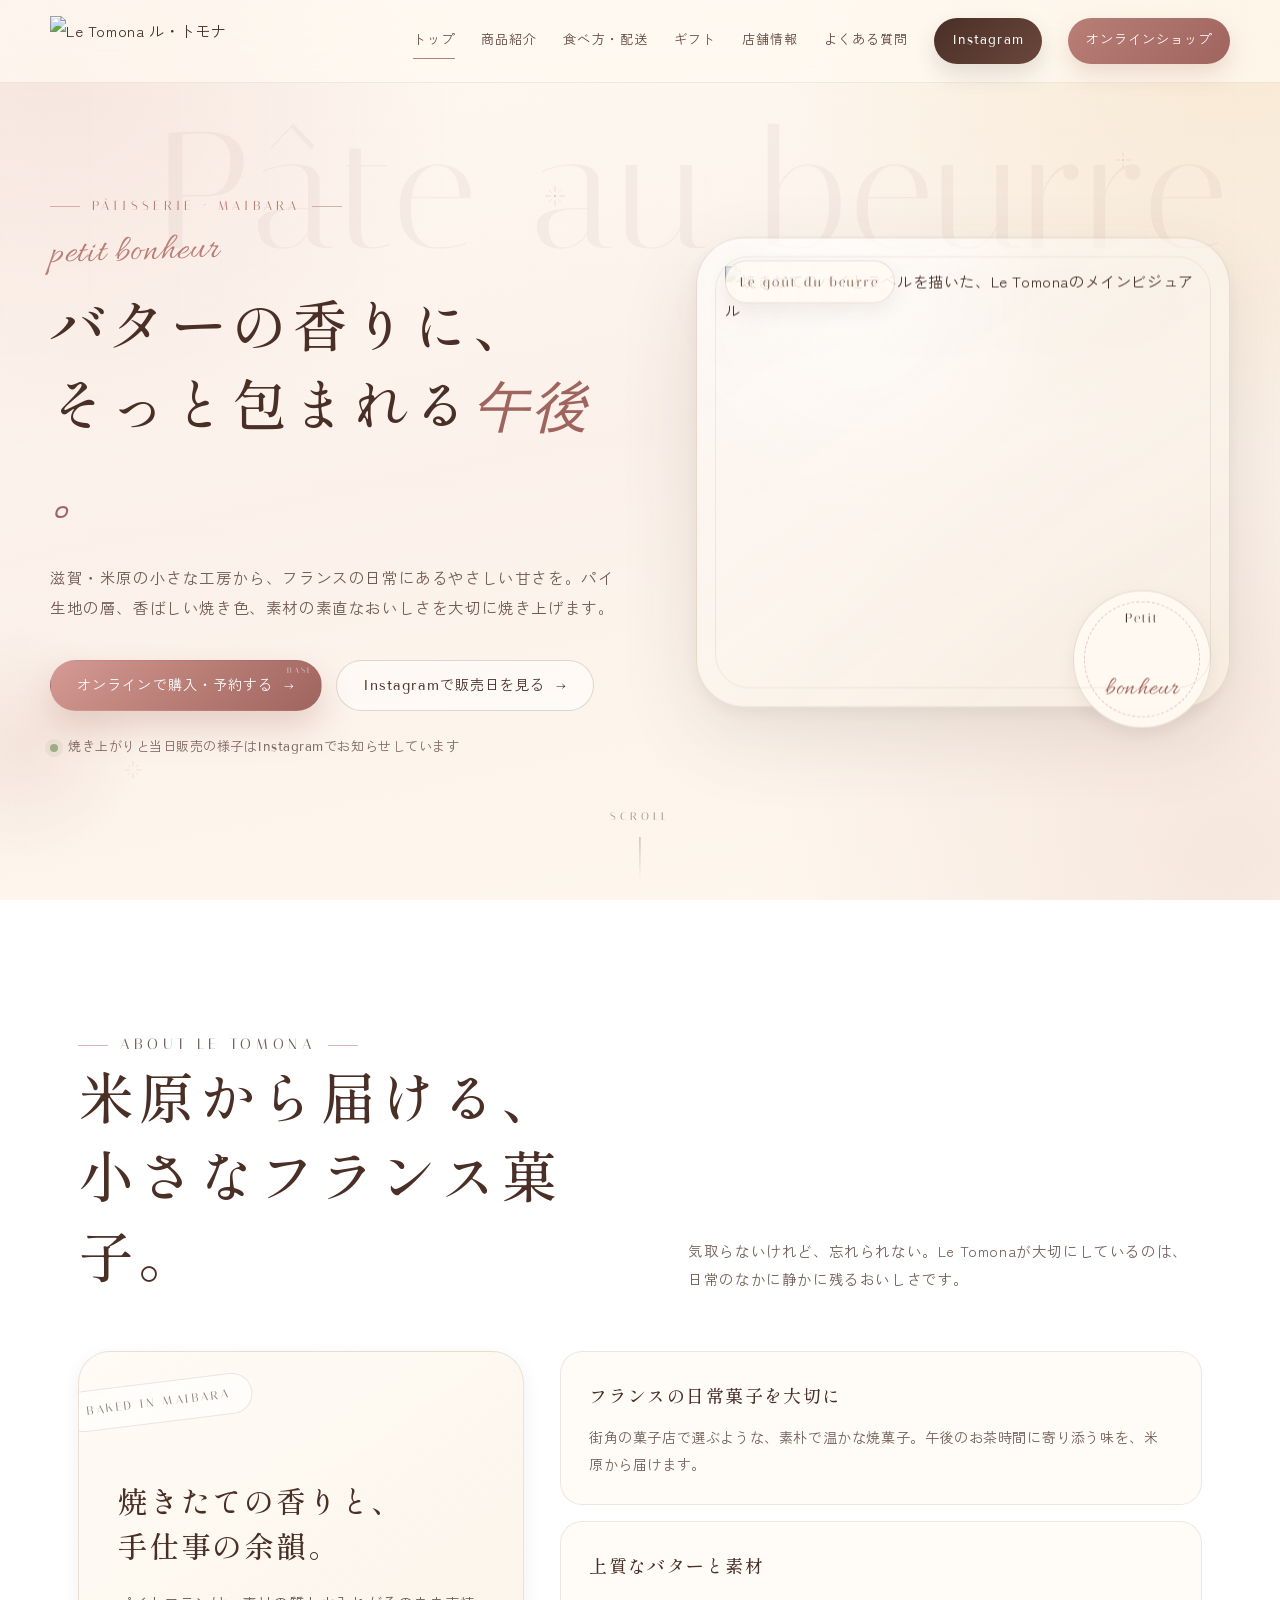
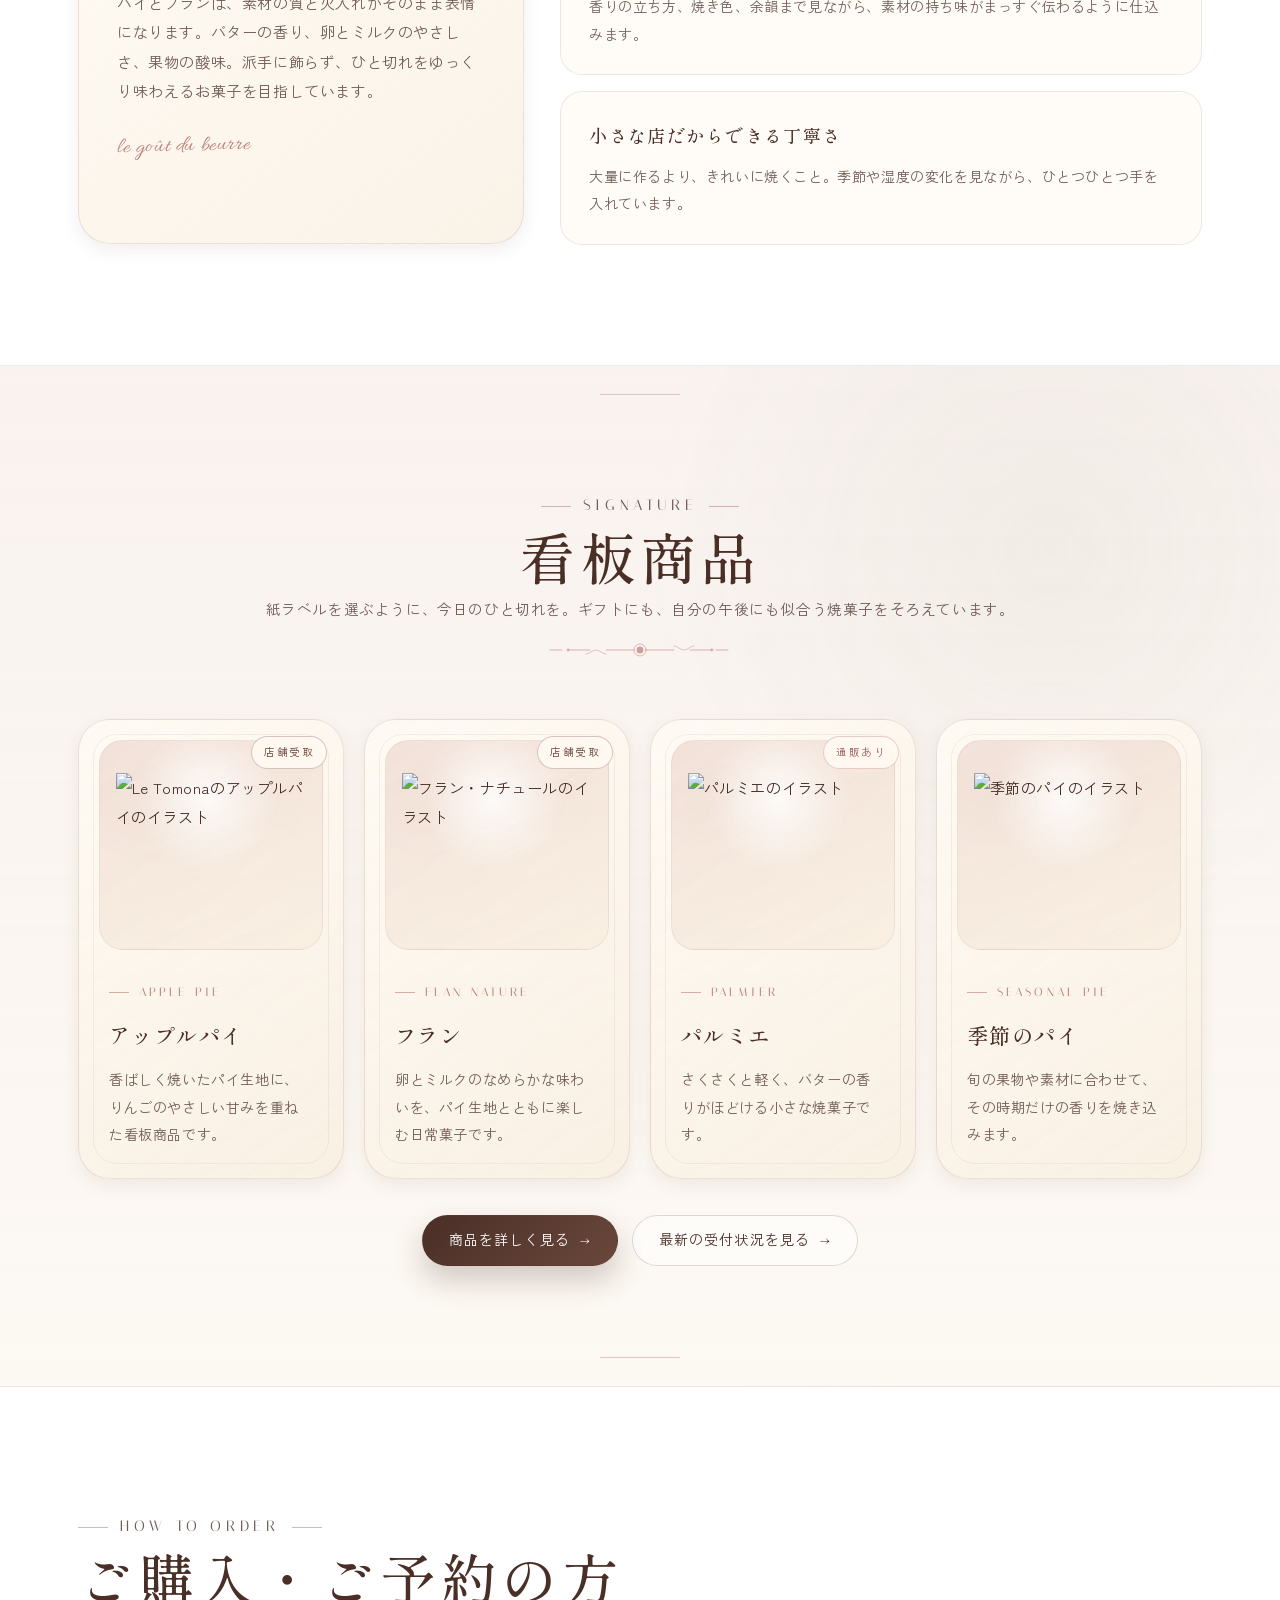
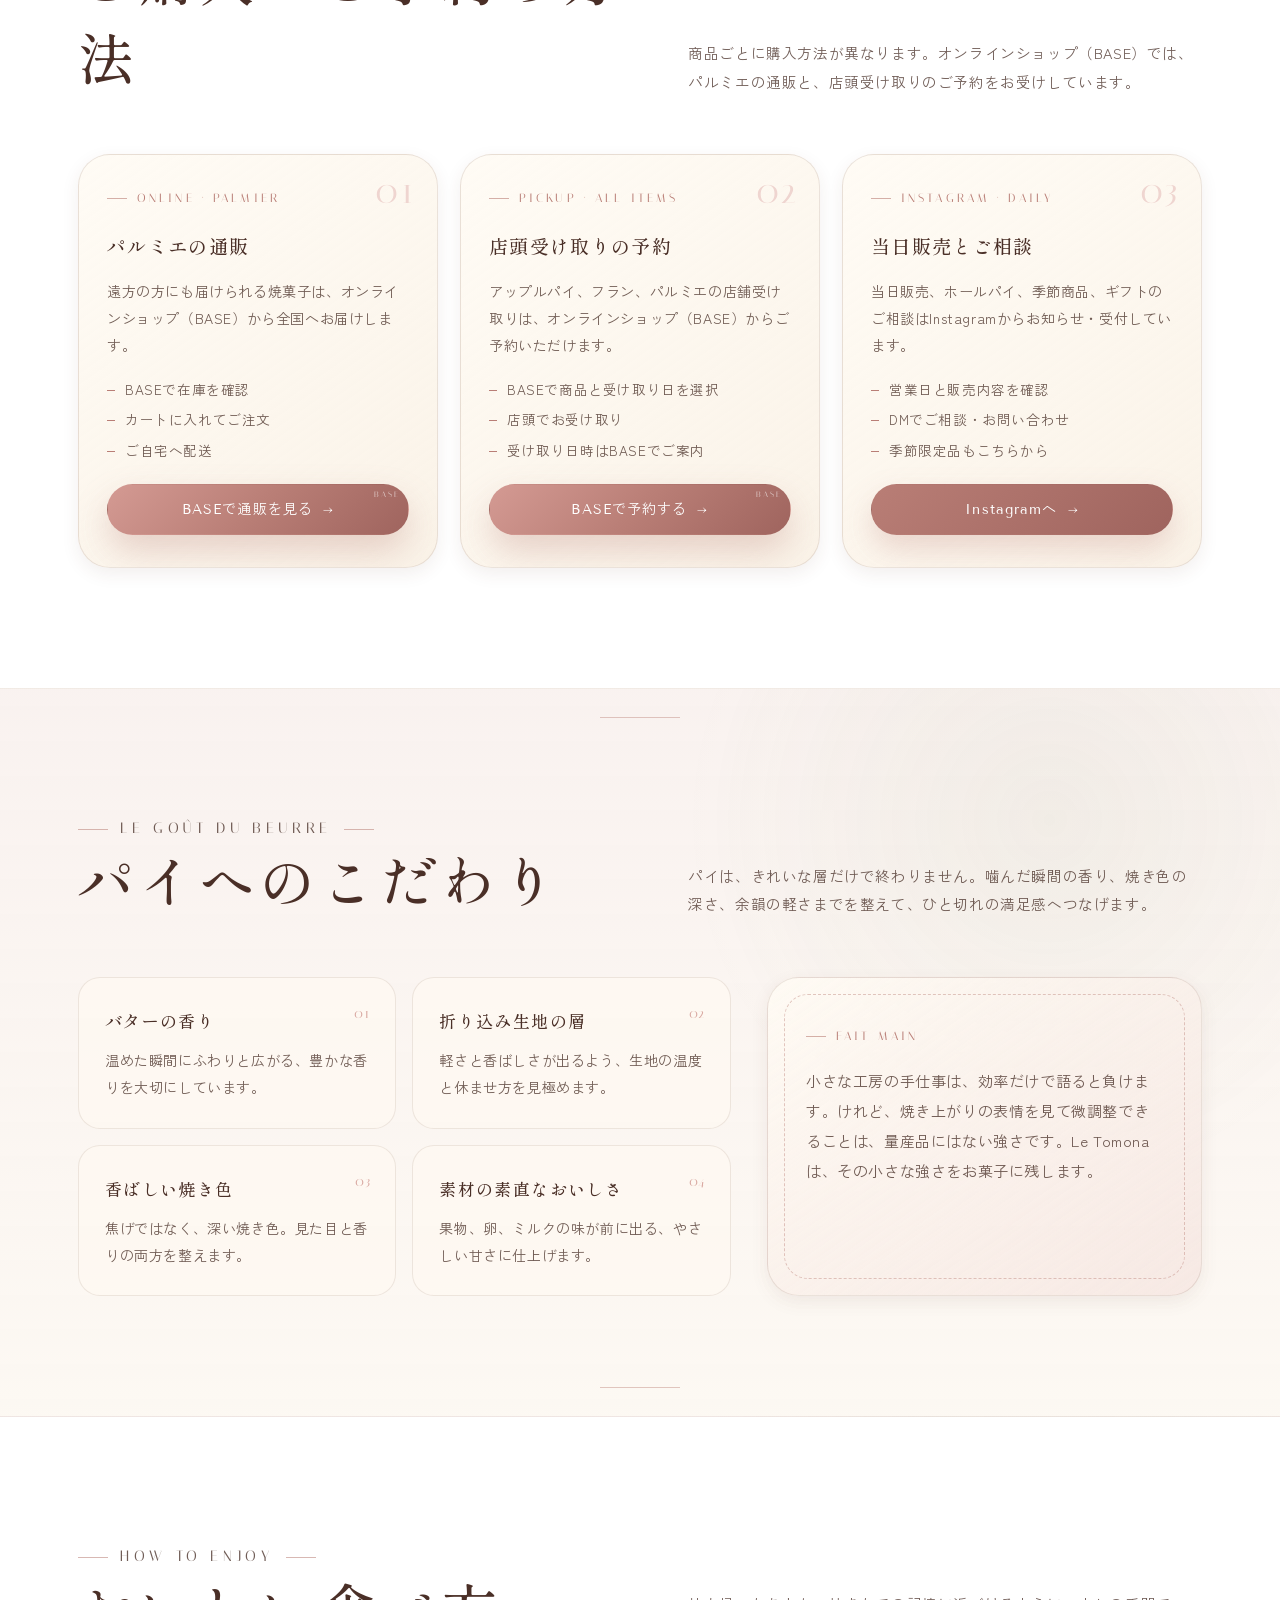
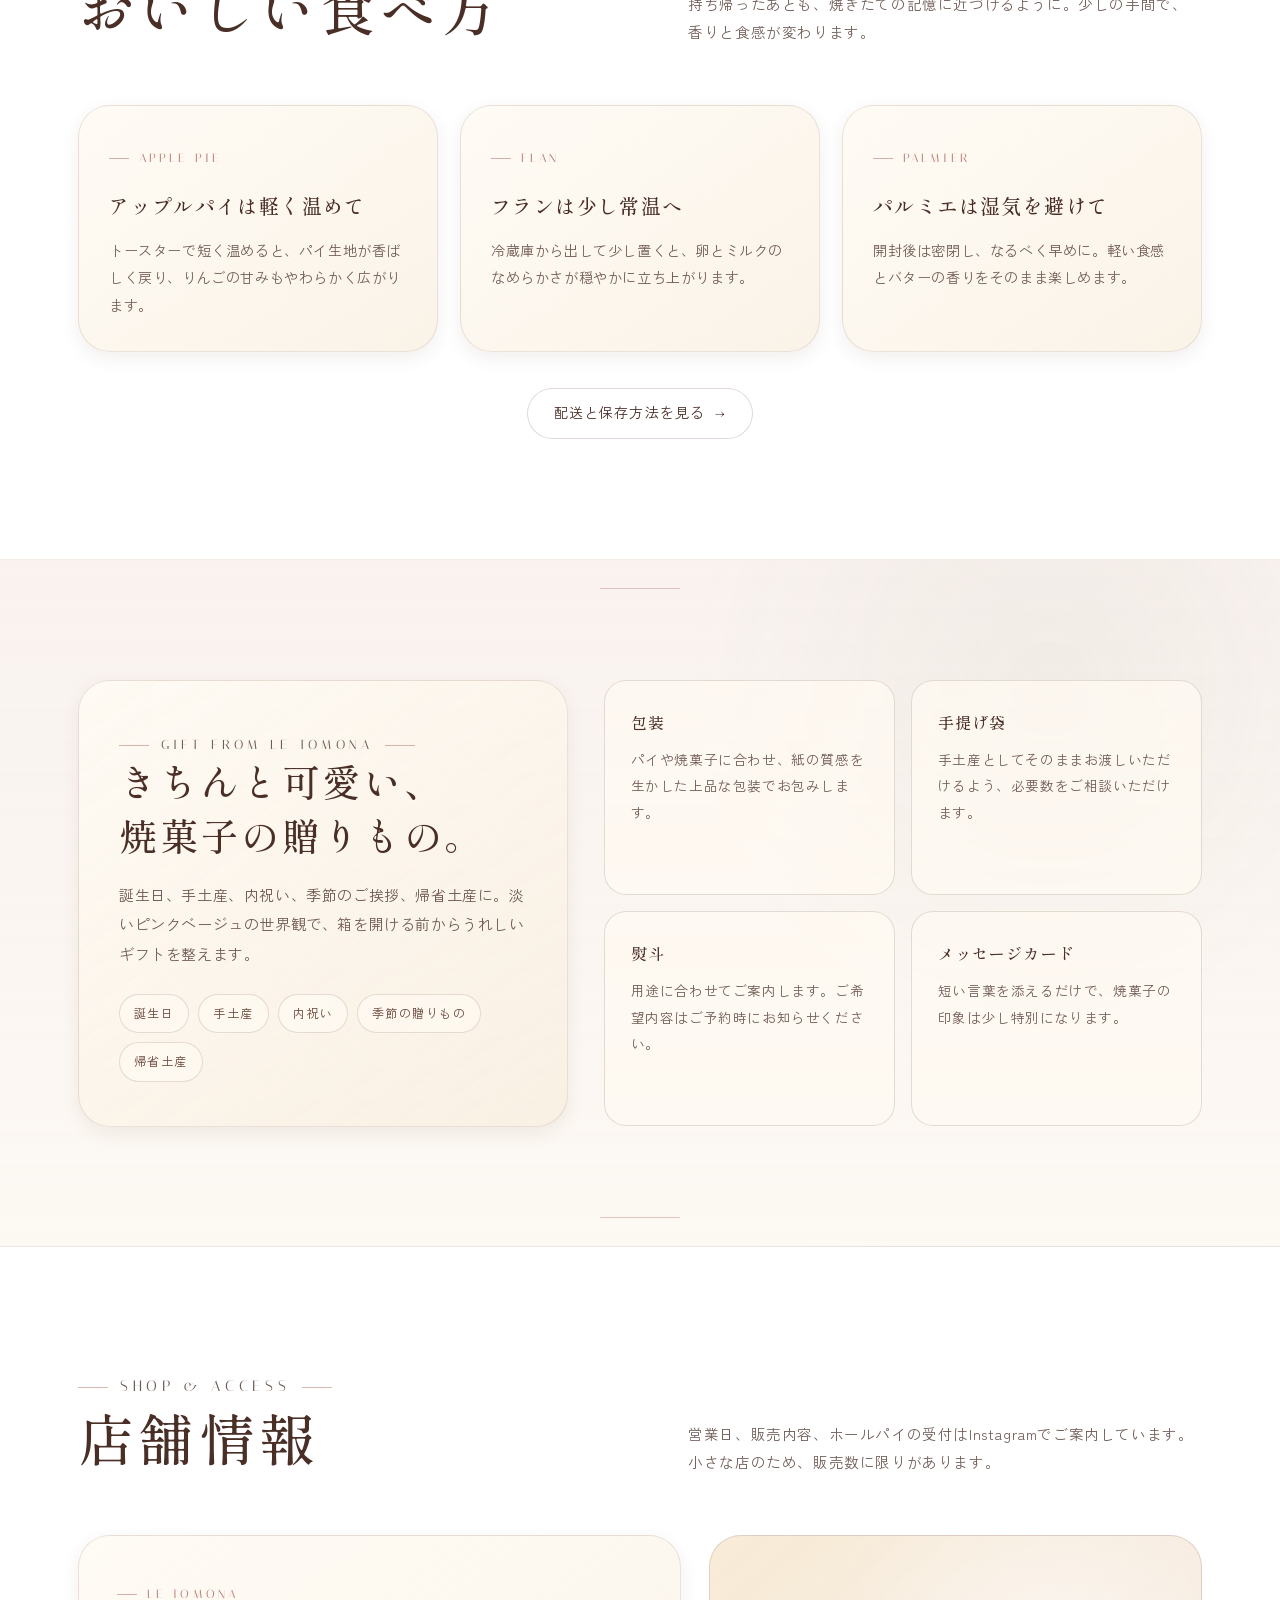
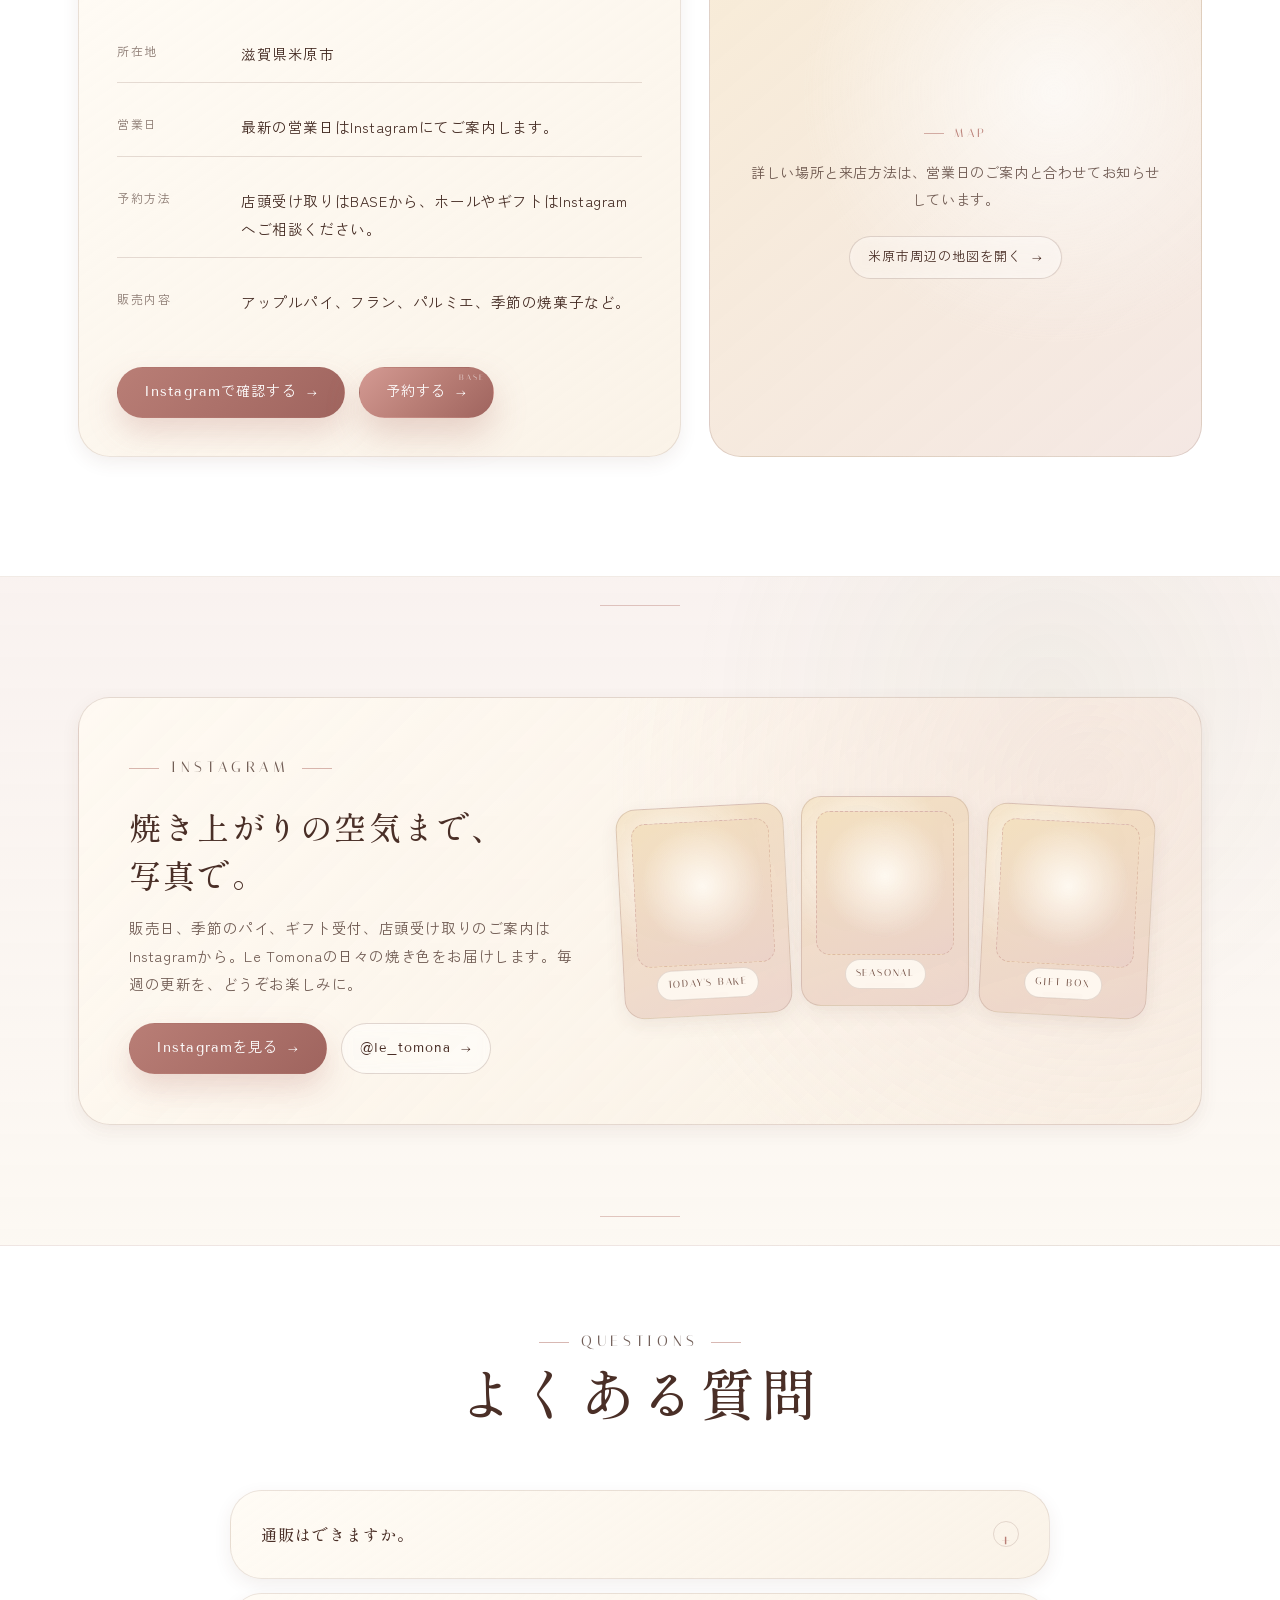
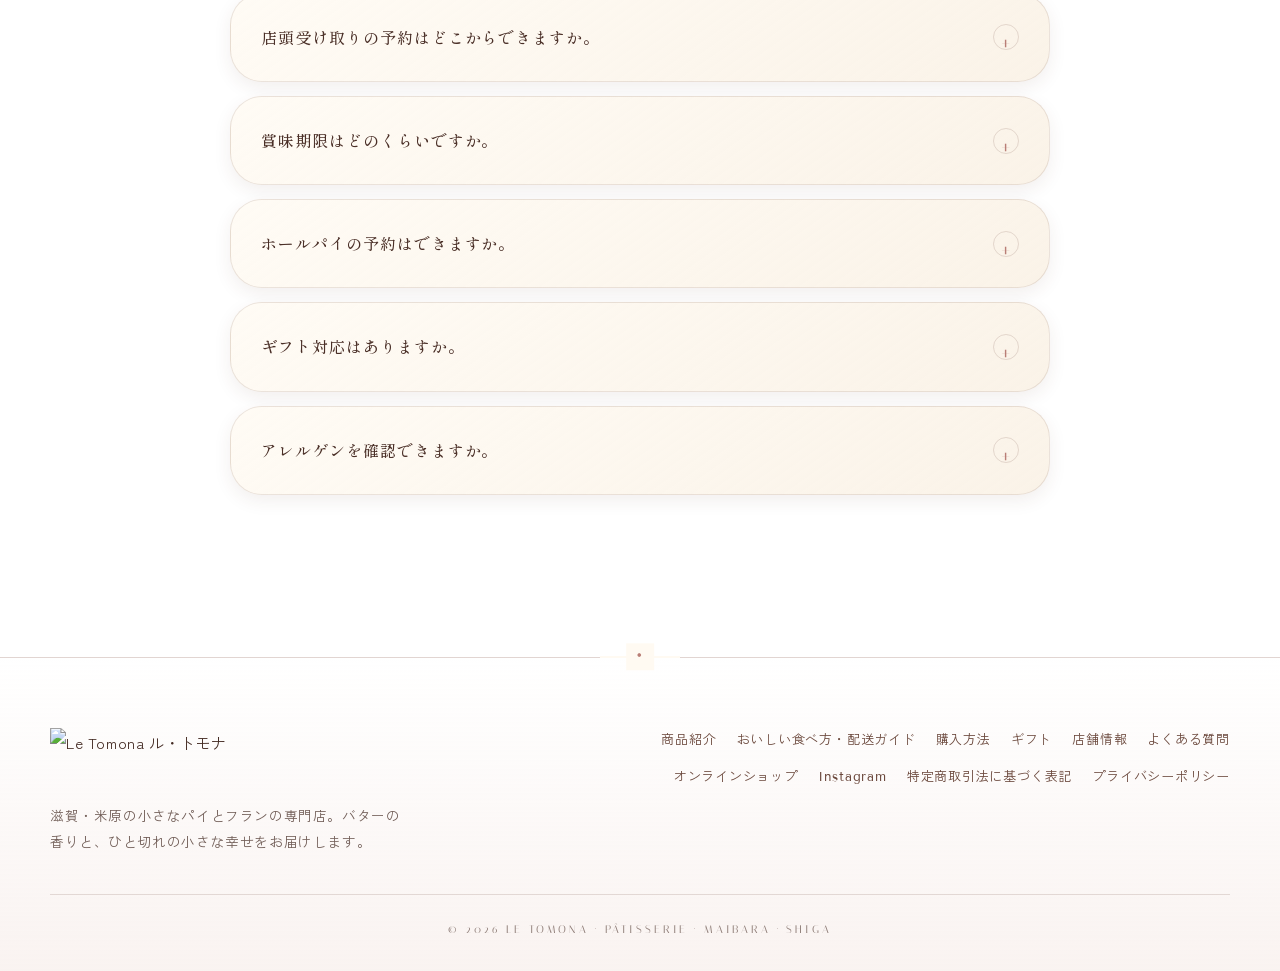
==== commit 47fd9811: "Add files via upload" ====
--- a/index.html
+++ b/index.html
@@ -61,7 +61,7 @@
       <div class="hero-copy" data-reveal="up">
         <p class="eyebrow">Pâtisserie · Maibara</p>
         <span class="hero-script">petit bonheur</span>
-        <h1 id="hero-title" data-split-letters><span>バターの香りに、</span><span>そっと包まれる<em>午後。</em></span></h1>
+        <h1 id="hero-title"><span>バターの香りに、</span><span>そっと包まれる<em>午後。</em></span></h1>
         <p class="hero-lead">滋賀・米原の小さな工房から、フランスの日常にあるやさしい甘さを。パイ生地の層、香ばしい焼き色、素材の素直なおいしさを大切に焼き上げます。</p>
         <div class="hero-actions" aria-label="購入と予約への導線">
           <!-- BASEショップのURLは実際のURLに差し替えてください -->
--- a/styles.css
+++ b/styles.css
@@ -696,8 +696,15 @@
   transform-origin: left center;
 }
 
-.hero h1 span {
-  display: block;
+.hero h1 {
+  /* Japanese line-break behavior — break naturally between phrases */
+  word-break: keep-all;
+  overflow-wrap: anywhere;
+  line-break: strict;
+}
+
+.hero h1 > span {
+  display: inline-block;
 }
 
 .hero h1 em {
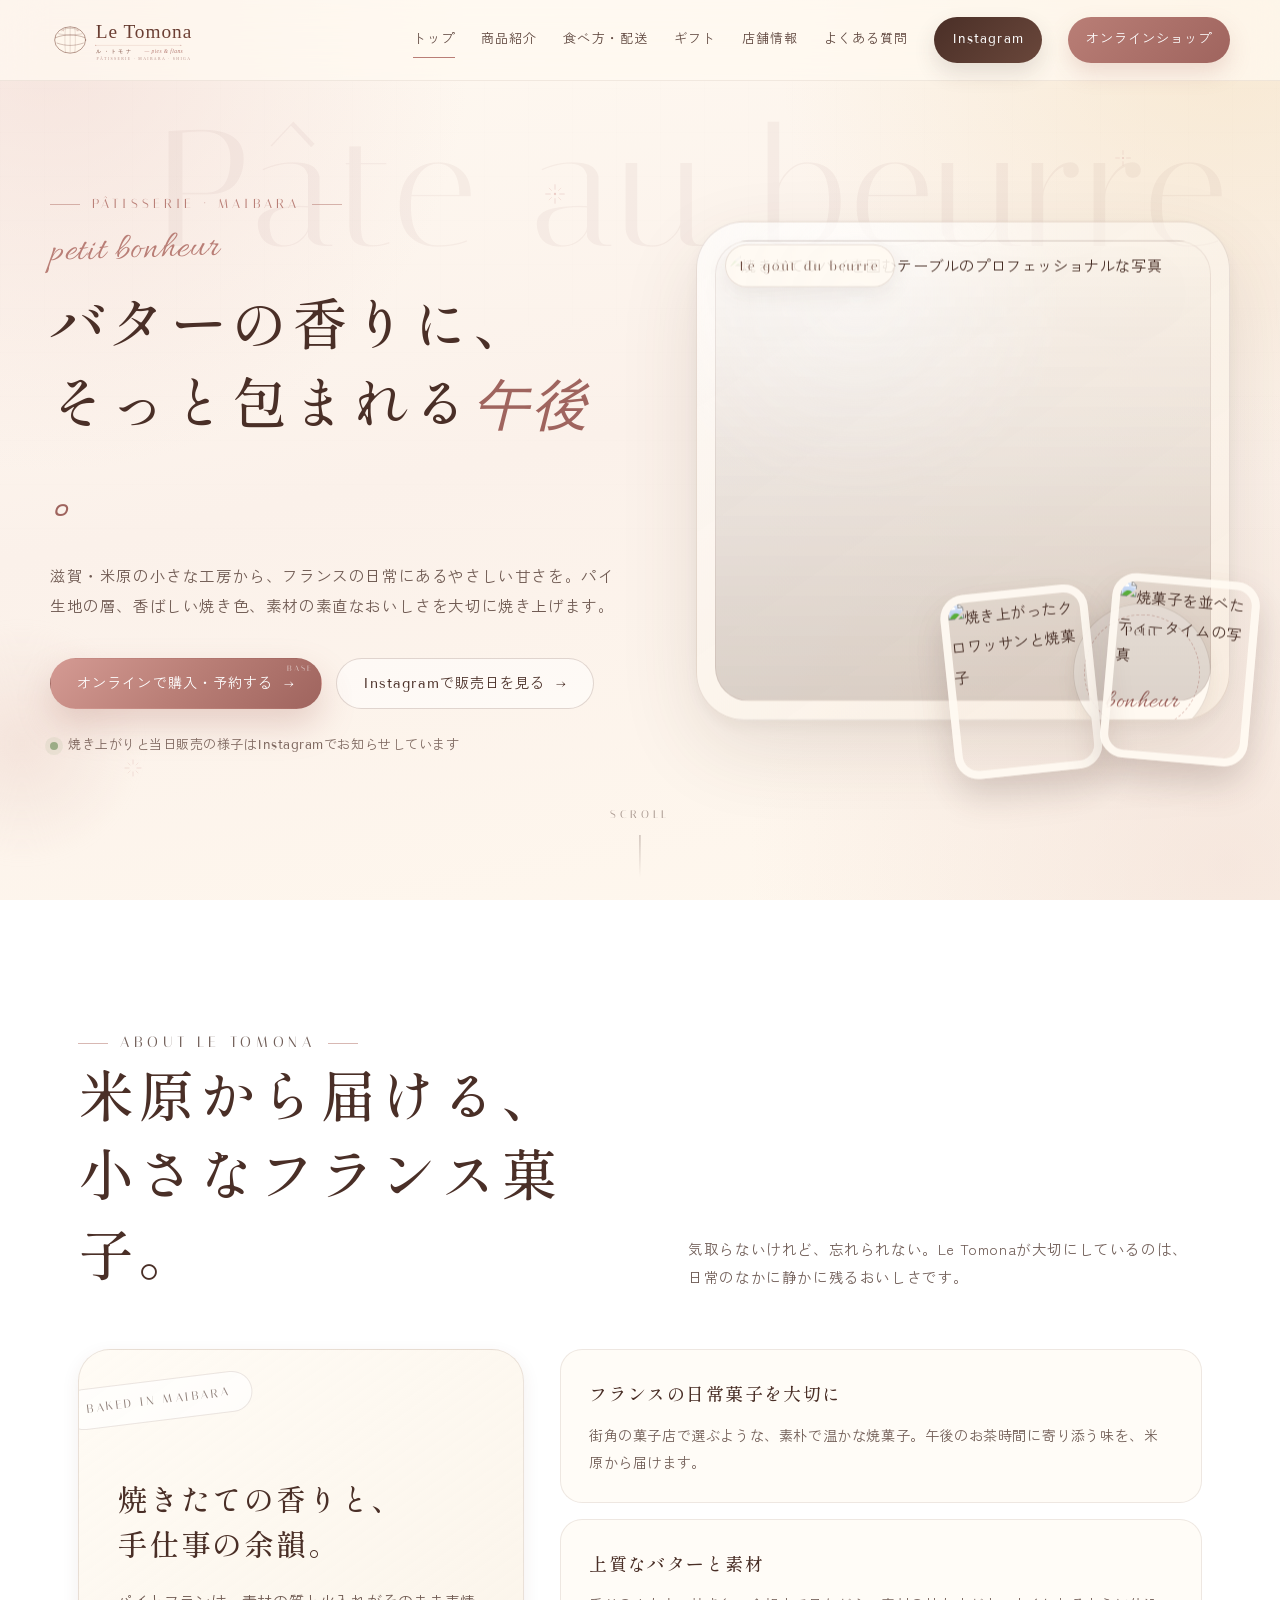
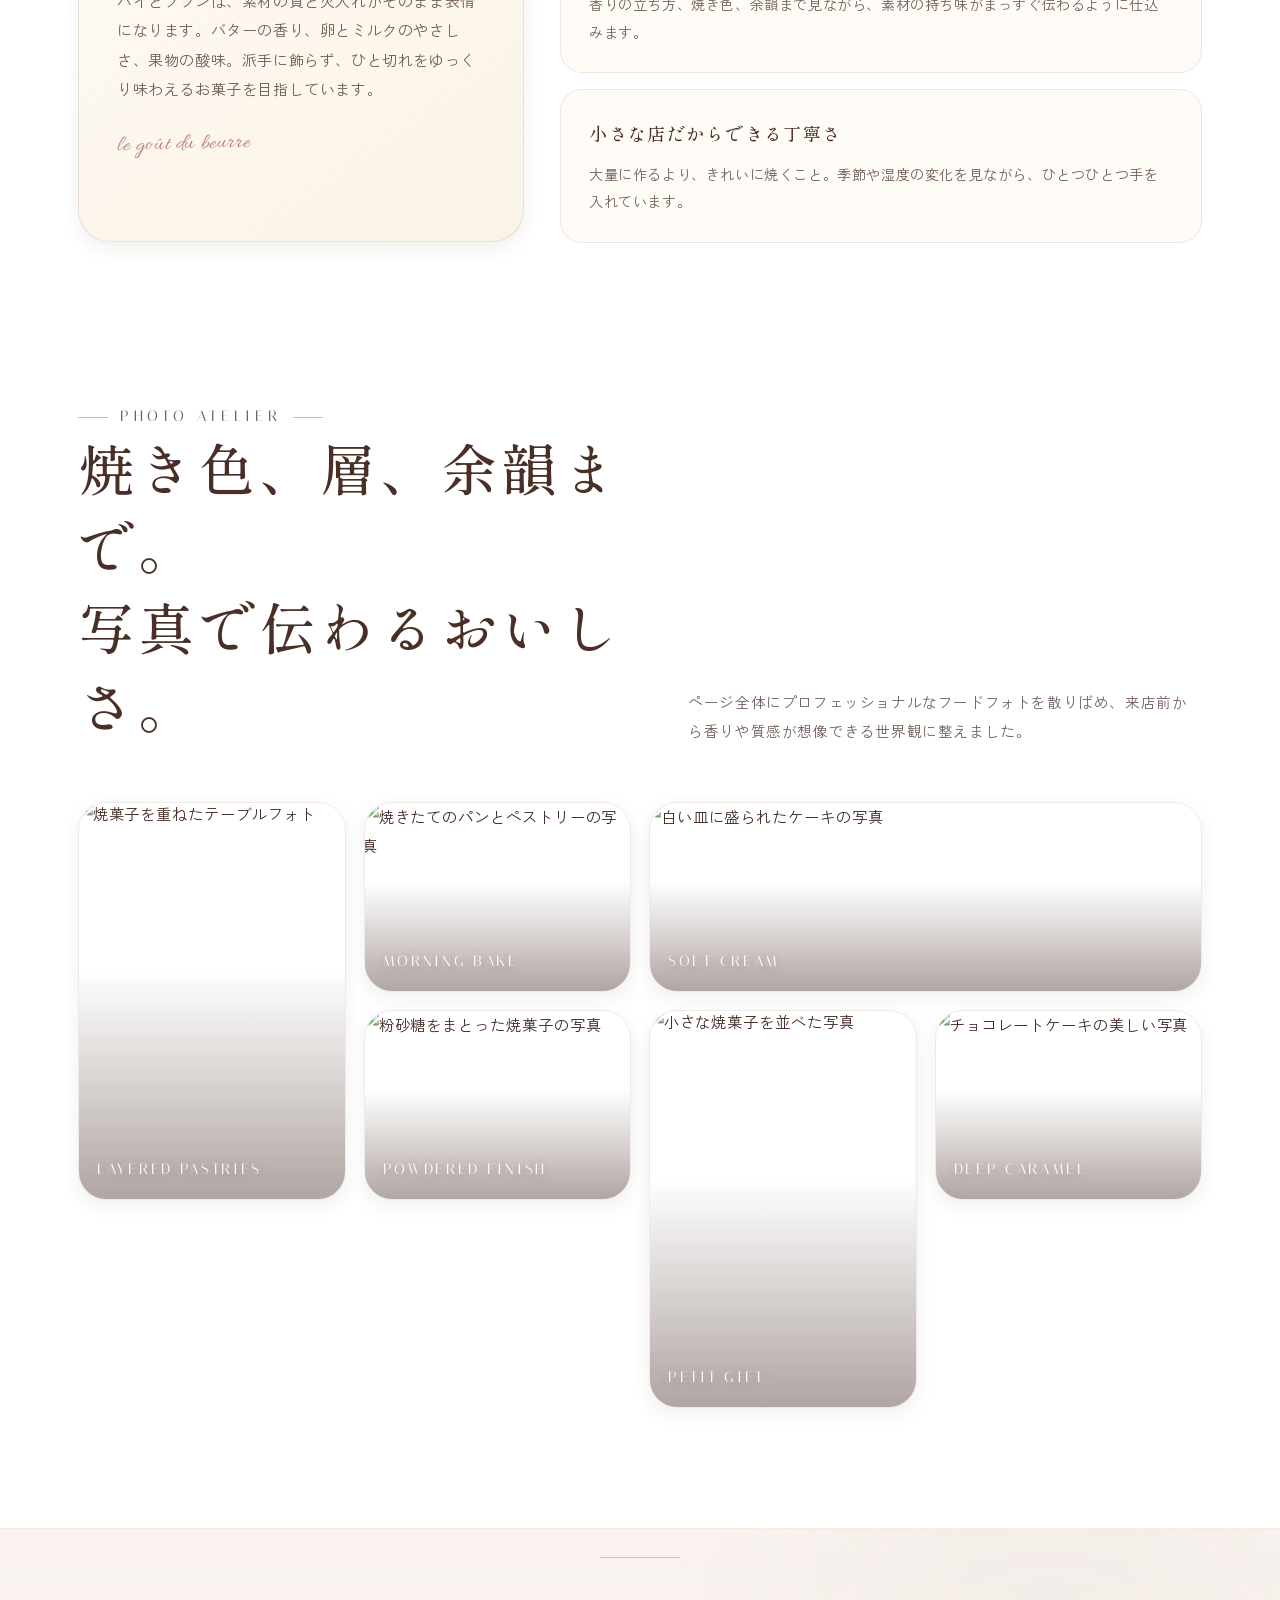
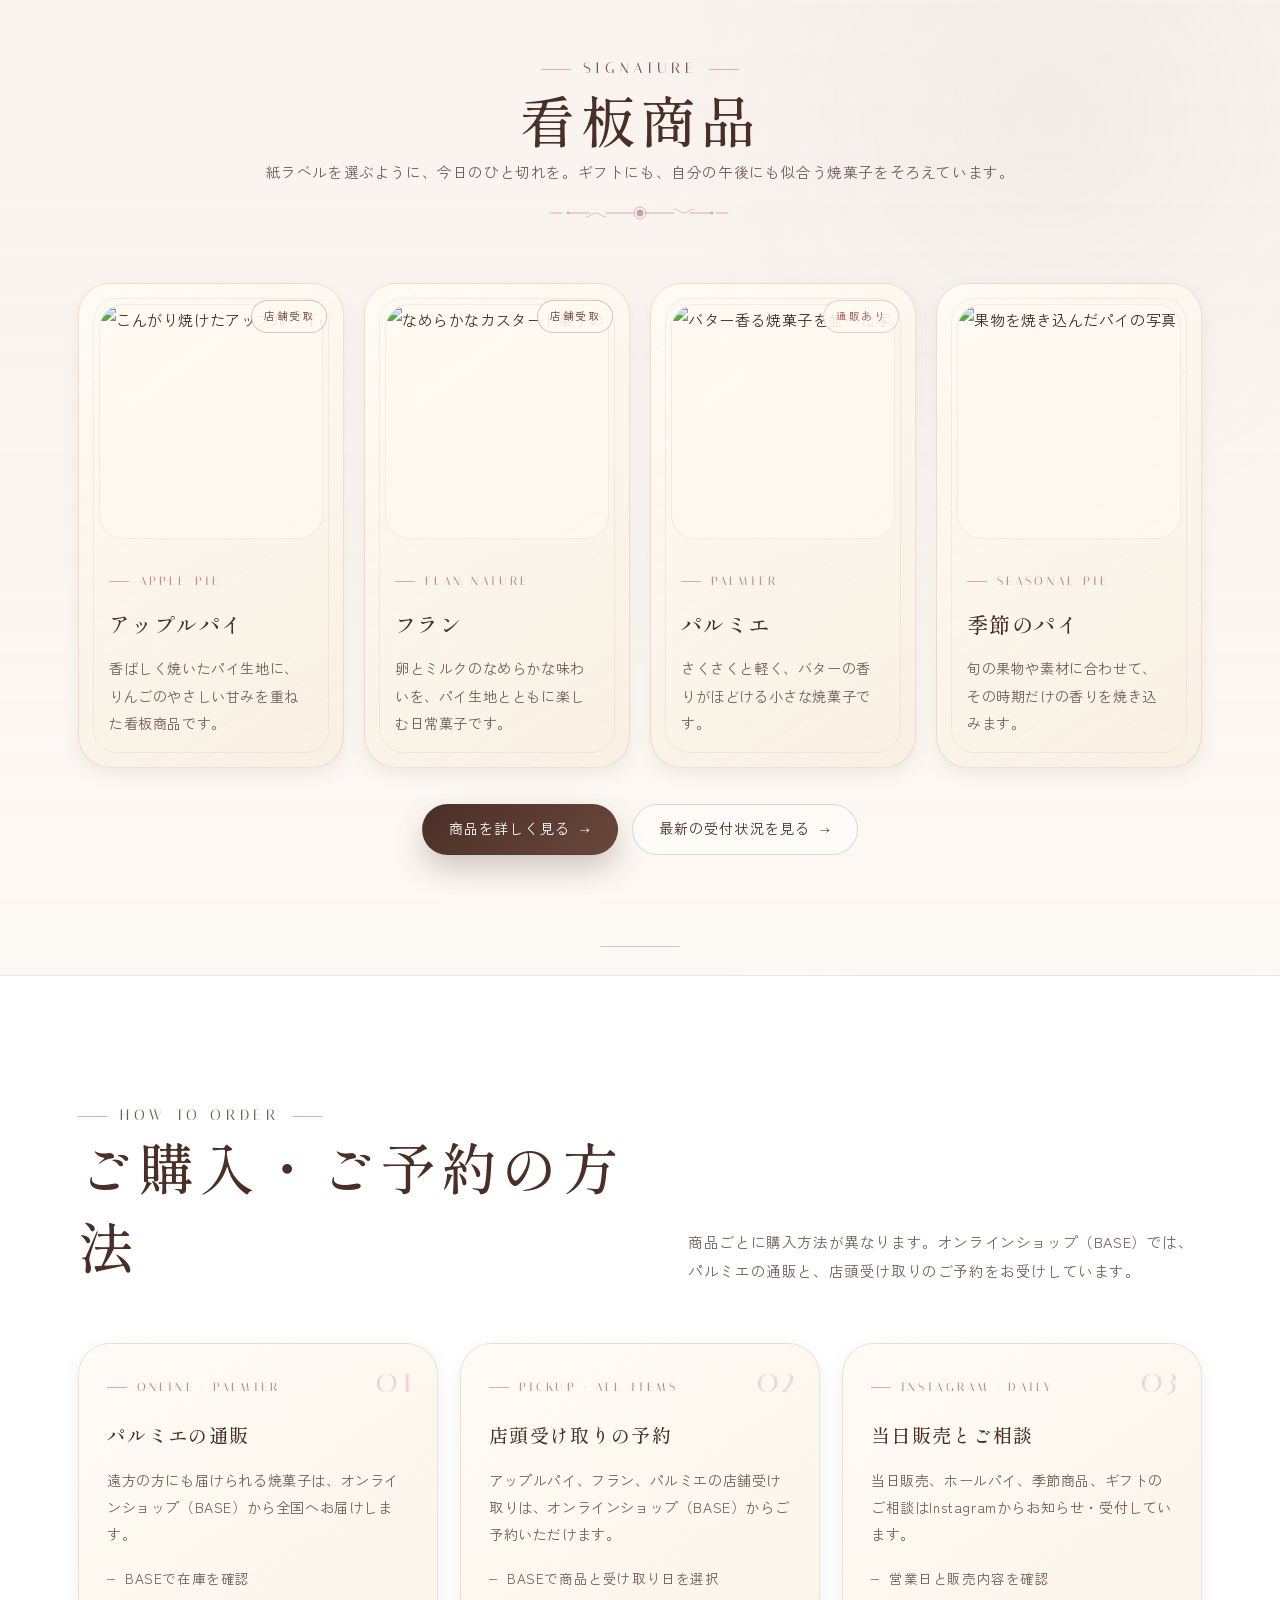
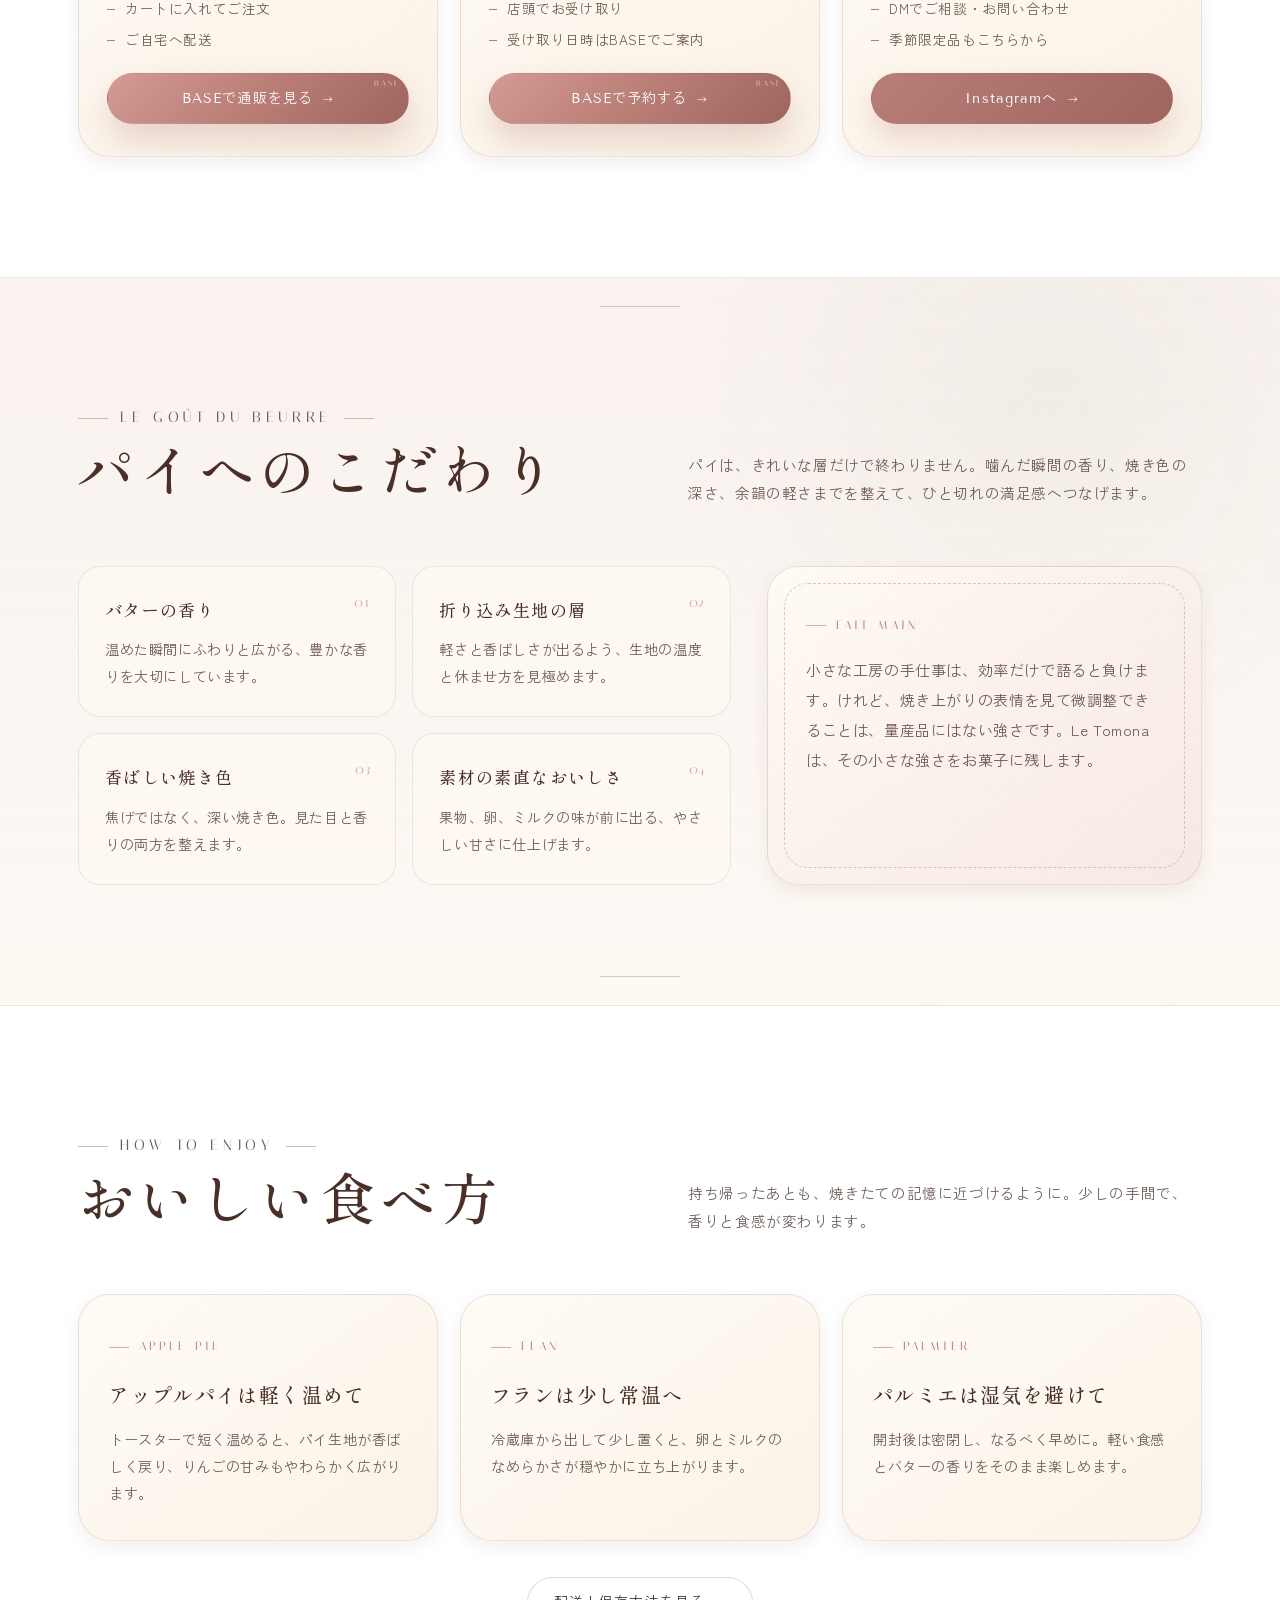
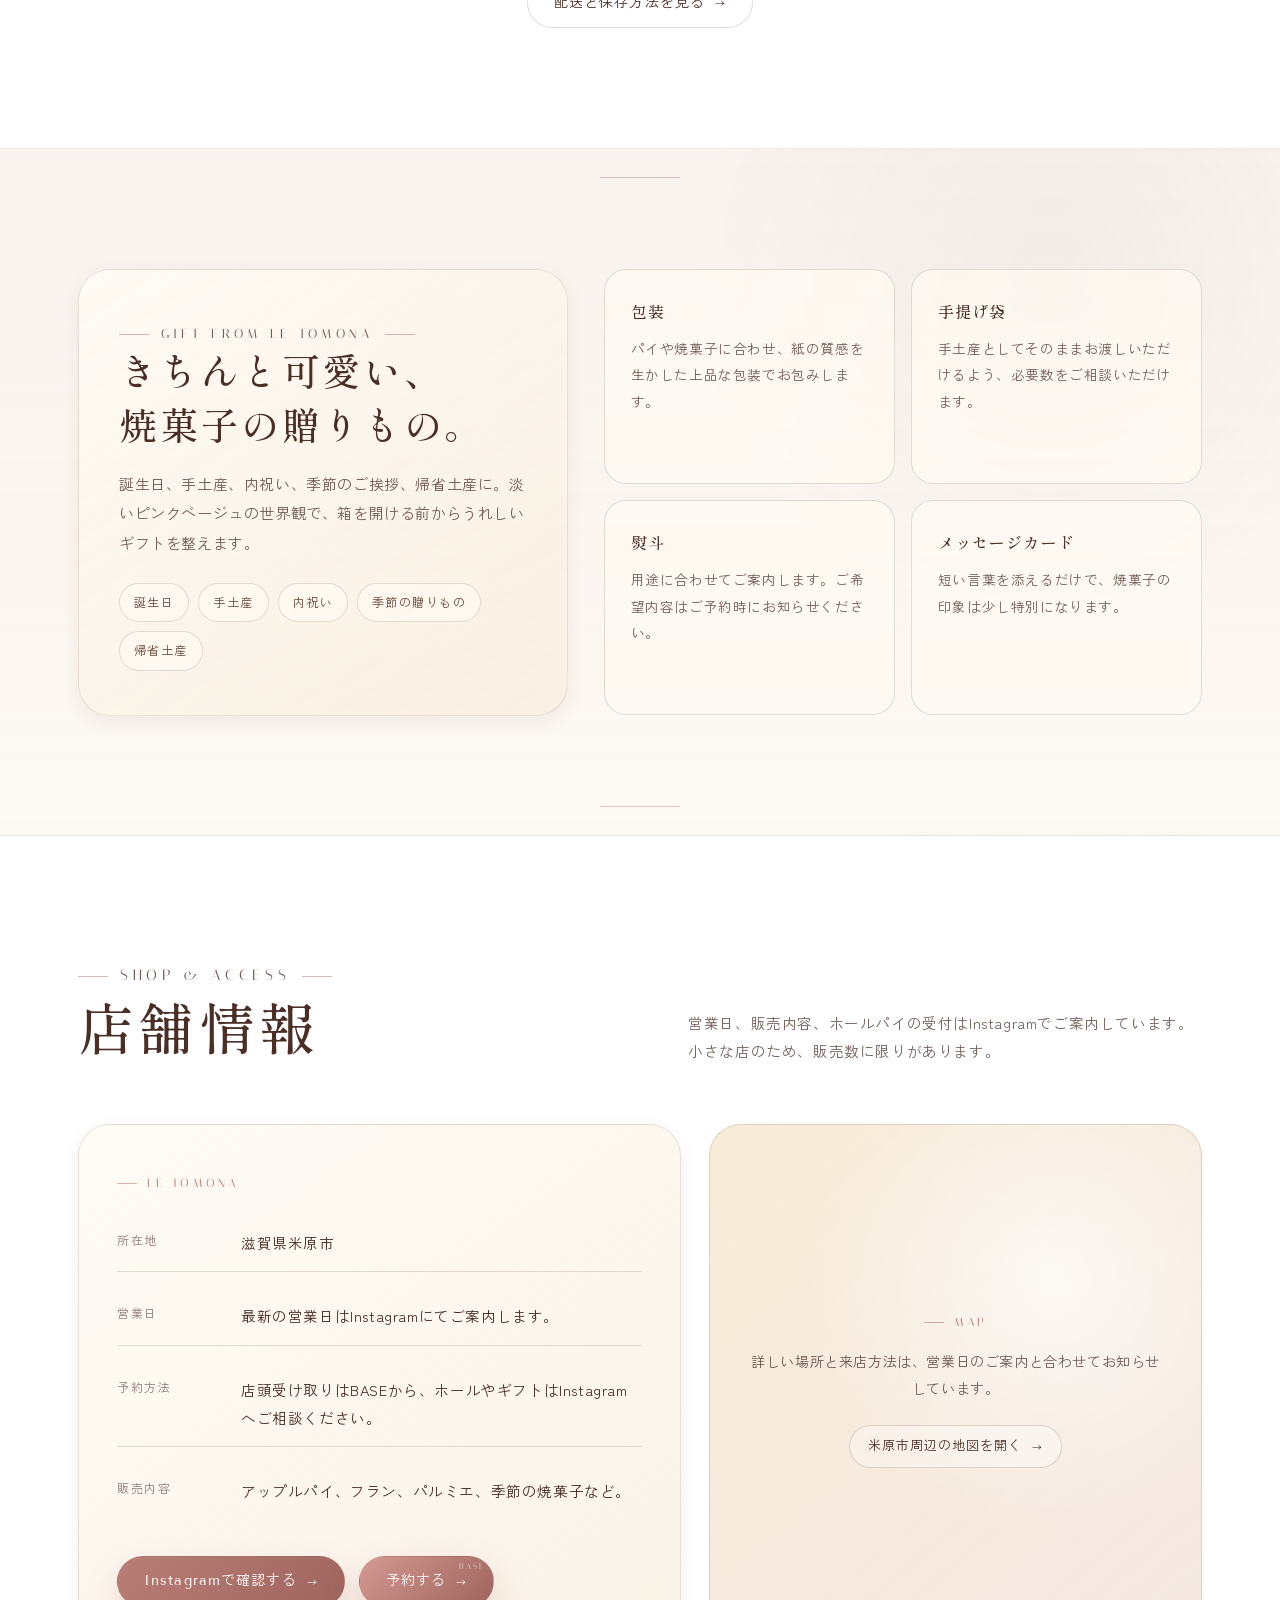
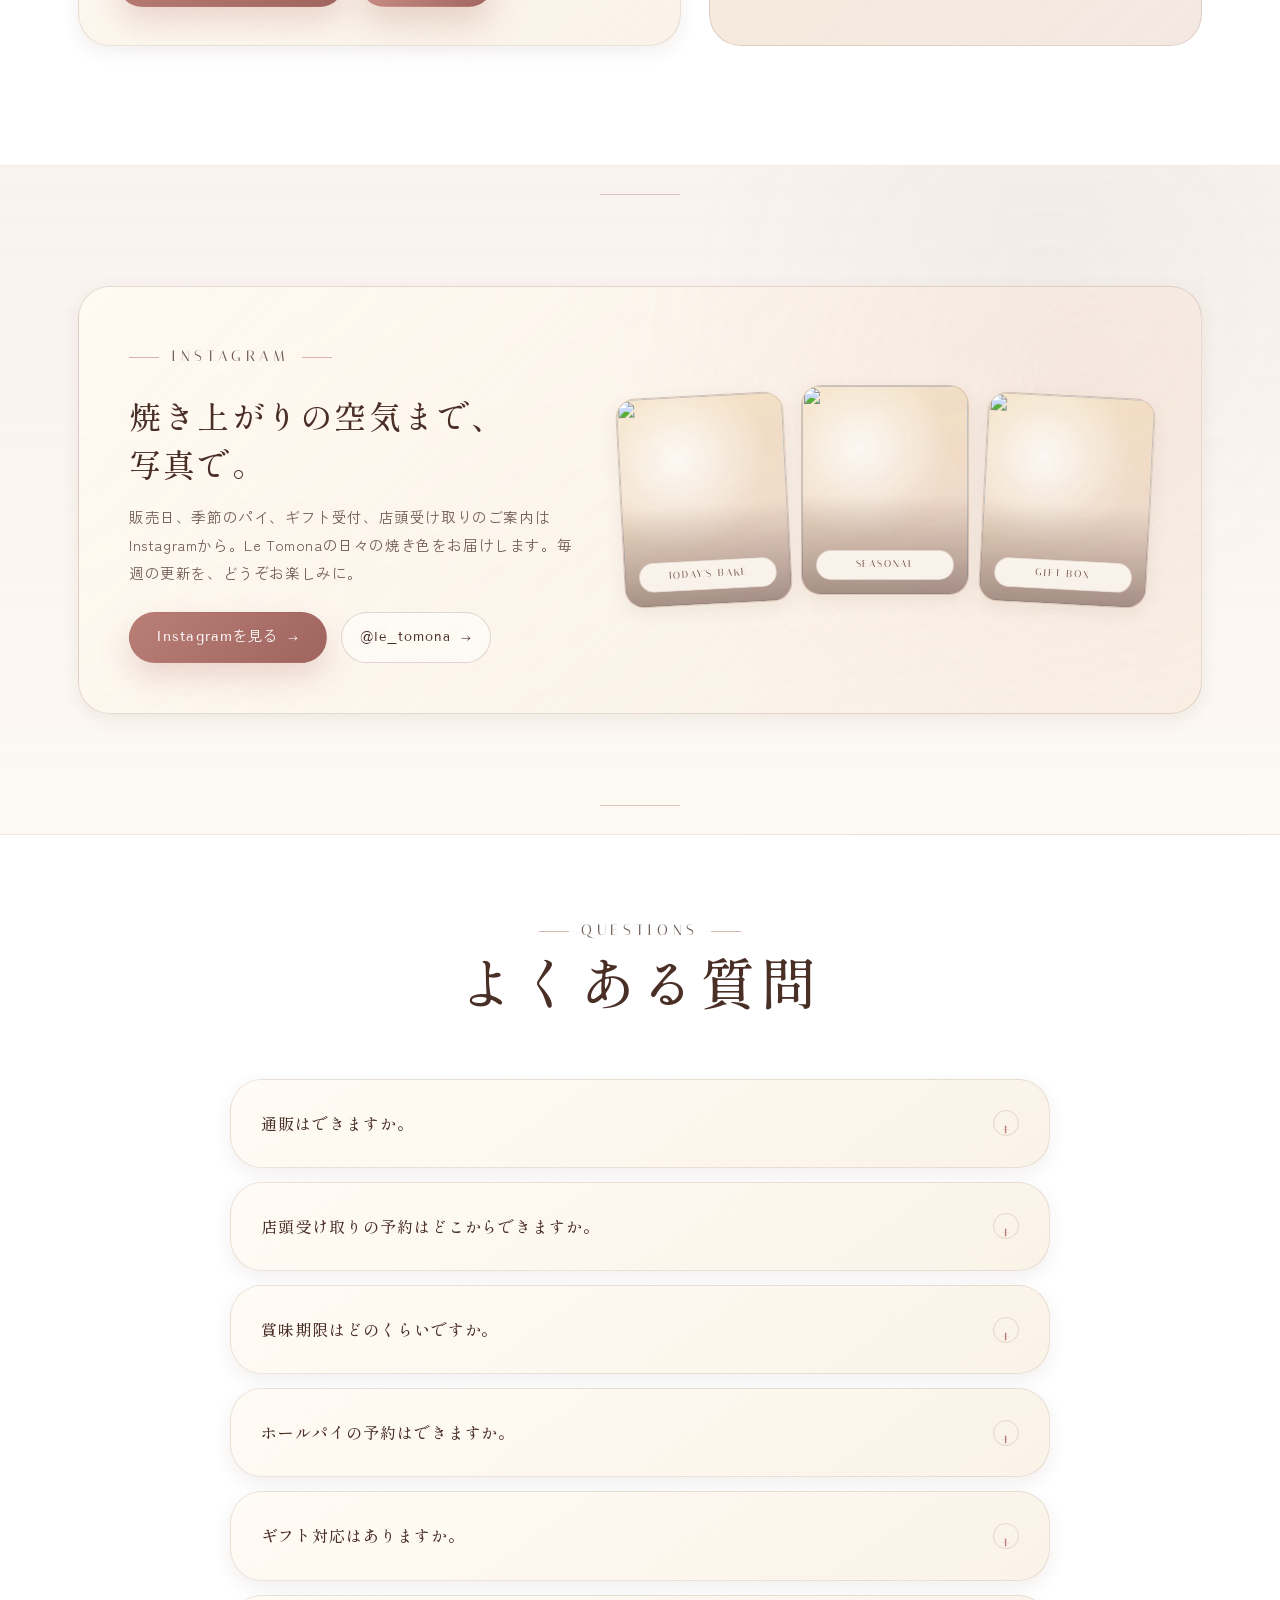
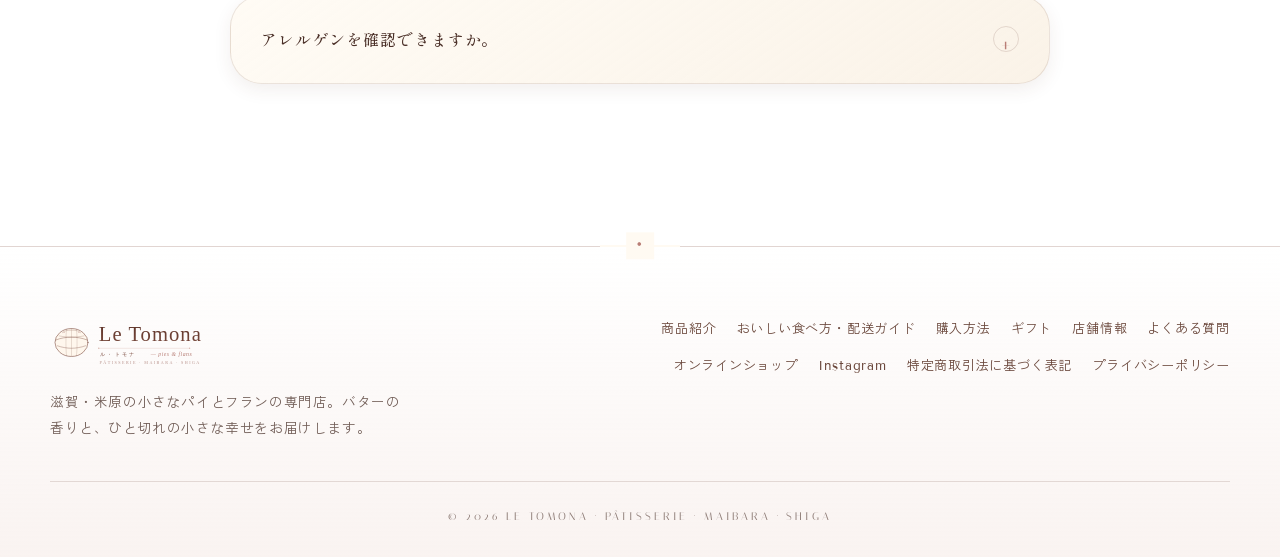
==== commit a1a30a3a: "Add editorial photography to storefront" ====
--- a/index.html
+++ b/index.html
@@ -8,9 +8,10 @@
   <meta property="og:title" content="Le Tomona | 滋賀・米原のパイとフランの専門店">
   <meta property="og:description" content="バターの香りに、そっと包まれる午後。滋賀・米原から、やさしい甘さのパイとフランをお届けします。">
   <meta property="og:type" content="website">
-  <meta property="og:image" content="assets/hero-pie.svg">
+  <meta property="og:image" content="https://images.unsplash.com/photo-1519915028121-7d3463d20b13?auto=format&fit=crop&w=1280&q=82">
   <link rel="icon" href="assets/favicon.svg" type="image/svg+xml">
 
+  <link rel="preconnect" href="https://images.unsplash.com">
   <link rel="preconnect" href="https://fonts.googleapis.com">
   <link rel="preconnect" href="https://fonts.gstatic.com" crossorigin>
   <link href="https://fonts.googleapis.com/css2?family=Italiana&family=Cormorant+Garamond:ital,wght@0,400;0,500;1,400;1,500&family=Tenor+Sans&family=Allura&family=Shippori+Mincho+B1:wght@400;500;600&family=Zen+Kaku+Gothic+Antique:wght@400;500&display=swap" rel="stylesheet">
@@ -73,9 +74,13 @@
 
       <div class="hero-visual" data-reveal="rise" data-parallax-y="-0.04">
         <figure class="hero-card">
-          <img src="assets/hero-pie.svg" width="740" height="640" alt="焼きたてのパイとラベルを描いた、Le Tomonaのメインビジュアル">
+          <img src="https://images.unsplash.com/photo-1519915028121-7d3463d20b13?auto=format&fit=crop&w=1280&q=82" width="740" height="640" alt="焼きたてのパイを囲むテーブルのプロフェッショナルな写真" fetchpriority="high">
           <figcaption class="hero-ribbon"><span>Petit</span><strong>bonheur</strong></figcaption>
         </figure>
+        <div class="hero-photo-stack" aria-label="焼菓子の写真コラージュ">
+          <img src="https://images.unsplash.com/photo-1555507036-ab1f4038808a?auto=format&fit=crop&w=520&q=80" width="220" height="280" alt="焼き上がったクロワッサンと焼菓子" loading="lazy">
+          <img src="https://images.unsplash.com/photo-1499636136210-6f4ee915583e?auto=format&fit=crop&w=520&q=80" width="220" height="280" alt="焼菓子を並べたティータイムの写真" loading="lazy">
+        </div>
       </div>
 
       <div class="scroll-hint" aria-hidden="true">SCROLL</div>
@@ -111,6 +116,26 @@
             <p>大量に作るより、きれいに焼くこと。季節や湿度の変化を見ながら、ひとつひとつ手を入れています。</p>
           </article>
         </div>
+      </div>
+    </section>
+
+
+    <!-- ============================== PHOTO GALLERY ============================== -->
+    <section class="section photo-section" aria-labelledby="photo-title">
+      <div class="section-title" data-reveal="up">
+        <div>
+          <p class="eyebrow">Photo atelier</p>
+          <h2 id="photo-title">焼き色、層、余韻まで。<br>写真で伝わるおいしさ。</h2>
+        </div>
+        <p>ページ全体にプロフェッショナルなフードフォトを散りばめ、来店前から香りや質感が想像できる世界観に整えました。</p>
+      </div>
+      <div class="photo-mosaic" data-reveal-children>
+        <figure class="photo-tile tall"><img src="https://images.unsplash.com/photo-1517433367423-c7e5b0f35086?auto=format&fit=crop&w=900&q=82" width="640" height="860" alt="焼菓子を重ねたテーブルフォト" loading="lazy"><figcaption>layered pastries</figcaption></figure>
+        <figure class="photo-tile"><img src="https://images.unsplash.com/photo-1509365465985-25d11c17e812?auto=format&fit=crop&w=900&q=82" width="640" height="520" alt="焼きたてのパンとペストリーの写真" loading="lazy"><figcaption>morning bake</figcaption></figure>
+        <figure class="photo-tile wide"><img src="https://images.unsplash.com/photo-1565958011703-44f9829ba187?auto=format&fit=crop&w=900&q=82" width="900" height="560" alt="白い皿に盛られたケーキの写真" loading="lazy"><figcaption>soft cream</figcaption></figure>
+        <figure class="photo-tile"><img src="https://images.unsplash.com/photo-1551024506-0bccd828d307?auto=format&fit=crop&w=900&q=82" width="640" height="520" alt="粉砂糖をまとった焼菓子の写真" loading="lazy"><figcaption>powdered finish</figcaption></figure>
+        <figure class="photo-tile tall"><img src="https://images.unsplash.com/photo-1514517604298-cf80e0fb7f1e?auto=format&fit=crop&w=900&q=82" width="640" height="860" alt="小さな焼菓子を並べた写真" loading="lazy"><figcaption>petit gift</figcaption></figure>
+        <figure class="photo-tile"><img src="https://images.unsplash.com/photo-1578985545062-69928b1d9587?auto=format&fit=crop&w=900&q=82" width="640" height="520" alt="チョコレートケーキの美しい写真" loading="lazy"><figcaption>deep caramel</figcaption></figure>
       </div>
     </section>
 
@@ -128,7 +153,7 @@
         <div class="product-grid" data-reveal-children>
           <article class="product-card">
             <span class="product-badge pickup">店舗受取</span>
-            <div class="product-image"><img src="assets/product-apple-pie.svg" width="420" height="320" alt="Le Tomonaのアップルパイのイラスト" loading="lazy"></div>
+            <div class="product-image"><img src="https://images.unsplash.com/photo-1621743478914-cc8a86d7e9f5?auto=format&fit=crop&w=900&q=82" width="420" height="320" alt="こんがり焼けたアップルパイの写真" loading="lazy"></div>
             <div class="product-body">
               <span class="label">Apple Pie</span>
               <h3>アップルパイ</h3>
@@ -137,7 +162,7 @@
           </article>
           <article class="product-card">
             <span class="product-badge pickup">店舗受取</span>
-            <div class="product-image"><img src="assets/product-flan.svg" width="420" height="320" alt="フラン・ナチュールのイラスト" loading="lazy"></div>
+            <div class="product-image"><img src="https://images.unsplash.com/photo-1488477181946-6428a0291777?auto=format&fit=crop&w=900&q=82" width="420" height="320" alt="なめらかなカスタード菓子の写真" loading="lazy"></div>
             <div class="product-body">
               <span class="label">Flan Nature</span>
               <h3>フラン</h3>
@@ -146,7 +171,7 @@
           </article>
           <article class="product-card">
             <span class="product-badge">通販あり</span>
-            <div class="product-image"><img src="assets/product-palmier.svg" width="420" height="320" alt="パルミエのイラスト" loading="lazy"></div>
+            <div class="product-image"><img src="https://images.unsplash.com/photo-1509440159596-0249088772ff?auto=format&fit=crop&w=900&q=82" width="420" height="320" alt="バター香る焼菓子を並べた写真" loading="lazy"></div>
             <div class="product-body">
               <span class="label">Palmier</span>
               <h3>パルミエ</h3>
@@ -154,7 +179,7 @@
             </div>
           </article>
           <article class="product-card">
-            <div class="product-image"><img src="assets/product-seasonal.svg" width="420" height="320" alt="季節のパイのイラスト" loading="lazy"></div>
+            <div class="product-image"><img src="https://images.unsplash.com/photo-1464305795204-6f5bbfc7fb81?auto=format&fit=crop&w=900&q=82" width="420" height="320" alt="果物を焼き込んだパイの写真" loading="lazy"></div>
             <div class="product-body">
               <span class="label">Seasonal Pie</span>
               <h3>季節のパイ</h3>
@@ -349,9 +374,9 @@
             </div>
           </div>
           <div class="insta-cards" aria-hidden="true">
-            <span class="insta-card"><span class="insta-tag">Today's bake</span></span>
-            <span class="insta-card"><span class="insta-tag">Seasonal</span></span>
-            <span class="insta-card"><span class="insta-tag">Gift box</span></span>
+            <span class="insta-card"><img src="https://images.unsplash.com/photo-1499636136210-6f4ee915583e?auto=format&fit=crop&w=700&q=82" alt="" loading="lazy"><span class="insta-tag">Today's bake</span></span>
+            <span class="insta-card"><img src="https://images.unsplash.com/photo-1555507036-ab1f4038808a?auto=format&fit=crop&w=700&q=82" alt="" loading="lazy"><span class="insta-tag">Seasonal</span></span>
+            <span class="insta-card"><img src="https://images.unsplash.com/photo-1506459225024-1428097a7e18?auto=format&fit=crop&w=700&q=82" alt="" loading="lazy"><span class="insta-tag">Gift box</span></span>
           </div>
         </div>
       </div>
--- a/styles.css
+++ b/styles.css
@@ -2448,3 +2448,247 @@
     padding: 32px 26px;
   }
 }
+
+/* =========================================================================
+   Editorial photo system
+   ========================================================================= */
+
+.hero-card {
+  overflow: hidden;
+}
+
+.hero-card img {
+  width: 100%;
+  max-width: none;
+  aspect-ratio: 1.08 / 1;
+  object-fit: cover;
+  border-radius: 34px;
+  filter: saturate(1.02) contrast(1.02) drop-shadow(0 28px 34px rgba(74, 47, 39, .18));
+}
+
+.hero-card::after {
+  background: linear-gradient(180deg, rgba(255, 250, 242, 0), rgba(67, 42, 34, .18));
+  mix-blend-mode: multiply;
+}
+
+.hero-photo-stack {
+  position: absolute;
+  right: -24px;
+  bottom: -42px;
+  z-index: 3;
+  display: flex;
+  align-items: flex-end;
+  gap: 12px;
+  pointer-events: none;
+}
+
+.hero-photo-stack img {
+  width: clamp(96px, 12vw, 148px);
+  aspect-ratio: 4 / 5;
+  object-fit: cover;
+  border: 8px solid rgba(255, 250, 242, .92);
+  border-radius: 24px;
+  box-shadow: 0 18px 36px rgba(74, 47, 39, .18);
+}
+
+.hero-photo-stack img:first-child {
+  transform: rotate(-6deg) translateY(12px);
+}
+
+.hero-photo-stack img:last-child {
+  transform: rotate(5deg);
+}
+
+.photo-section {
+  padding-top: 34px;
+}
+
+.photo-mosaic {
+  display: grid;
+  grid-template-columns: repeat(4, minmax(0, 1fr));
+  grid-auto-rows: 190px;
+  gap: 18px;
+}
+
+.photo-tile {
+  position: relative;
+  min-height: 0;
+  margin: 0;
+  overflow: hidden;
+  border: 1px solid rgba(117, 82, 69, .12);
+  border-radius: 28px;
+  box-shadow: var(--shadow-sm);
+  isolation: isolate;
+}
+
+.photo-tile.tall {
+  grid-row: span 2;
+}
+
+.photo-tile.wide {
+  grid-column: span 2;
+}
+
+.photo-tile img,
+.insta-card img,
+.page-photo-badge img,
+.product-image img {
+  width: 100%;
+  height: 100%;
+  object-fit: cover;
+}
+
+.photo-tile img {
+  display: block;
+  transform: scale(1.02);
+  transition: transform .8s var(--ease-out), filter .8s ease;
+}
+
+.photo-tile:hover img {
+  transform: scale(1.08);
+  filter: saturate(1.08) contrast(1.04);
+}
+
+.photo-tile::after {
+  content: "";
+  position: absolute;
+  inset: 0;
+  z-index: 1;
+  background: linear-gradient(180deg, rgba(67, 42, 34, 0) 42%, rgba(67, 42, 34, .42));
+  pointer-events: none;
+}
+
+.photo-tile figcaption {
+  position: absolute;
+  left: 18px;
+  bottom: 15px;
+  z-index: 2;
+  font-family: var(--display);
+  font-size: 15px;
+  letter-spacing: .18em;
+  color: #fffaf2;
+  text-transform: uppercase;
+  text-shadow: 0 2px 12px rgba(67, 42, 34, .32);
+}
+
+.product-image {
+  min-height: 235px;
+  place-items: stretch;
+  background: rgba(255, 250, 242, .72);
+}
+
+.product-image img {
+  max-width: none;
+  filter: none;
+  display: block;
+}
+
+.product-card:hover .product-image img {
+  transform: scale(1.06);
+}
+
+.insta-card {
+  padding: 0;
+  place-items: stretch;
+}
+
+.insta-card img {
+  display: block;
+  filter: saturate(1.02) contrast(1.02);
+  transition: transform .65s var(--ease-out);
+}
+
+.insta-card:hover img {
+  transform: scale(1.06);
+}
+
+.insta-card::before {
+  display: none;
+}
+
+.insta-card::after {
+  inset: auto 0 0;
+  width: auto;
+  height: 48%;
+  transform: none;
+  border-radius: 0;
+  background: linear-gradient(180deg, rgba(67, 42, 34, 0), rgba(67, 42, 34, .42));
+  opacity: 1;
+}
+
+.insta-card .insta-tag {
+  position: absolute;
+  left: 14px;
+  right: 14px;
+  bottom: 14px;
+  text-align: center;
+}
+
+.page-photo-badge {
+  min-height: 320px;
+  padding: 0;
+  overflow: hidden;
+  display: grid;
+  place-items: end center;
+}
+
+.page-photo-badge::before {
+  z-index: 2;
+  border-color: rgba(255, 250, 242, .5);
+}
+
+.page-photo-badge::after {
+  content: "";
+  position: absolute;
+  inset: 0;
+  z-index: 1;
+  background: linear-gradient(180deg, rgba(67, 42, 34, 0) 34%, rgba(67, 42, 34, .56));
+}
+
+.page-photo-badge img {
+  position: absolute;
+  inset: 0;
+  z-index: 0;
+  display: block;
+}
+
+.page-photo-badge p {
+  position: relative;
+  z-index: 3;
+  padding: 28px;
+  color: #fffaf2;
+  text-shadow: 0 2px 18px rgba(67, 42, 34, .4);
+}
+
+@media (max-width: 980px) {
+  .hero-photo-stack {
+    right: 12px;
+    bottom: -28px;
+  }
+
+  .photo-mosaic {
+    grid-template-columns: repeat(2, minmax(0, 1fr));
+    grid-auto-rows: 180px;
+  }
+}
+
+@media (max-width: 600px) {
+  .hero-card img {
+    border-radius: 24px;
+  }
+
+  .hero-photo-stack {
+    display: none;
+  }
+
+  .photo-mosaic {
+    grid-template-columns: 1fr;
+    grid-auto-rows: 240px;
+  }
+
+  .photo-tile.tall,
+  .photo-tile.wide {
+    grid-column: auto;
+    grid-row: auto;
+  }
+}
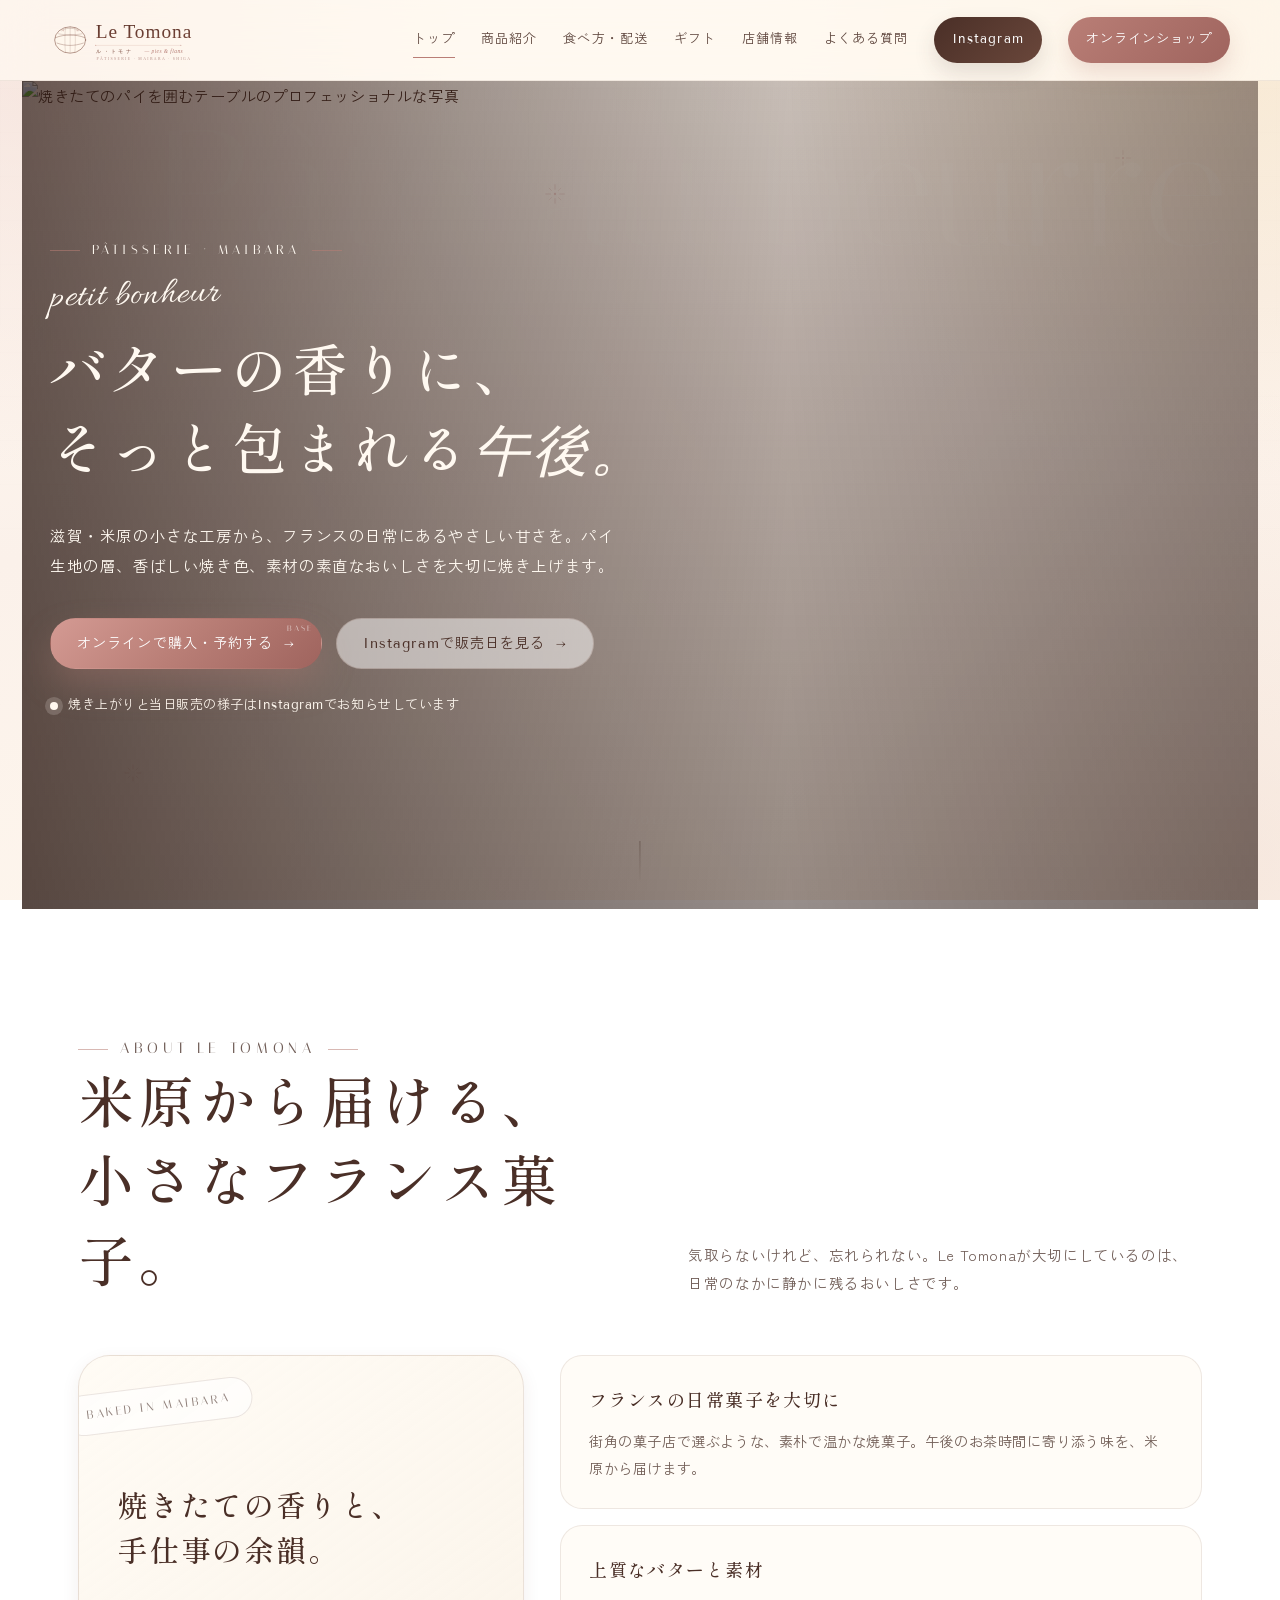
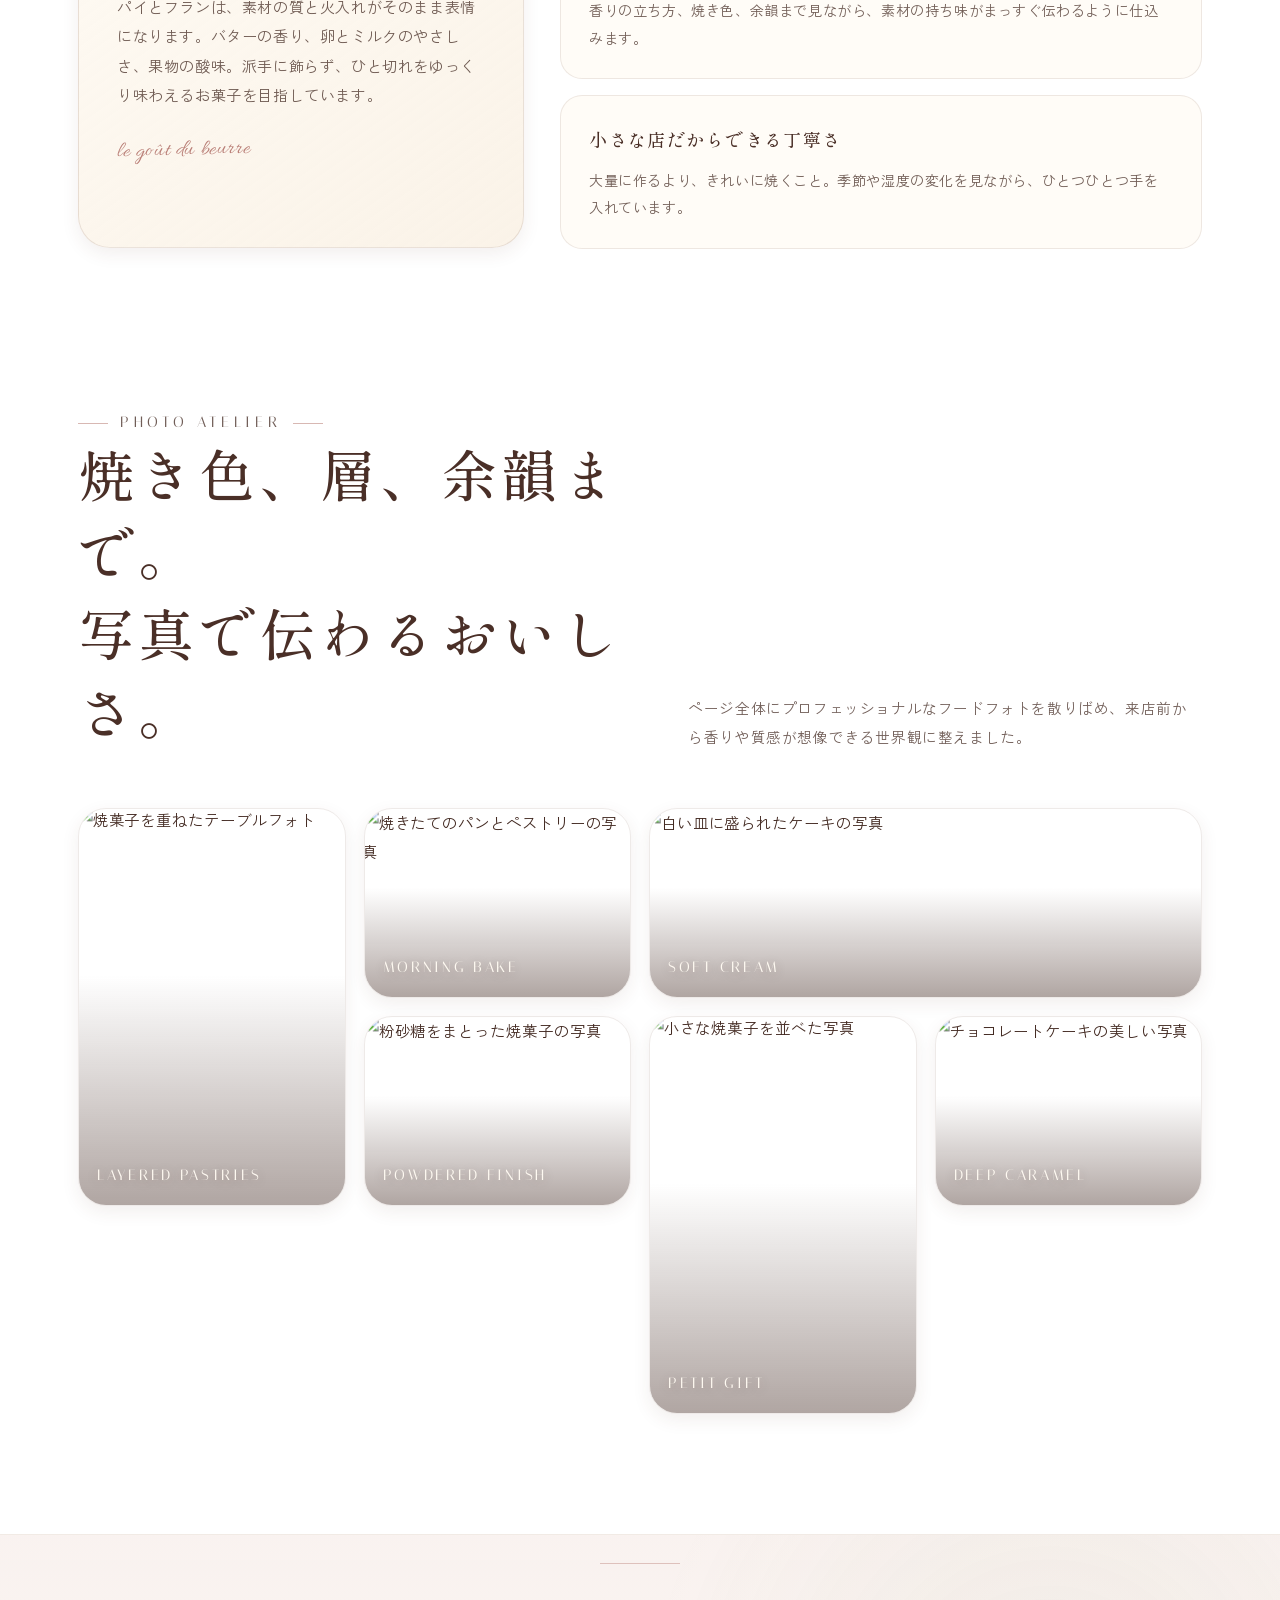
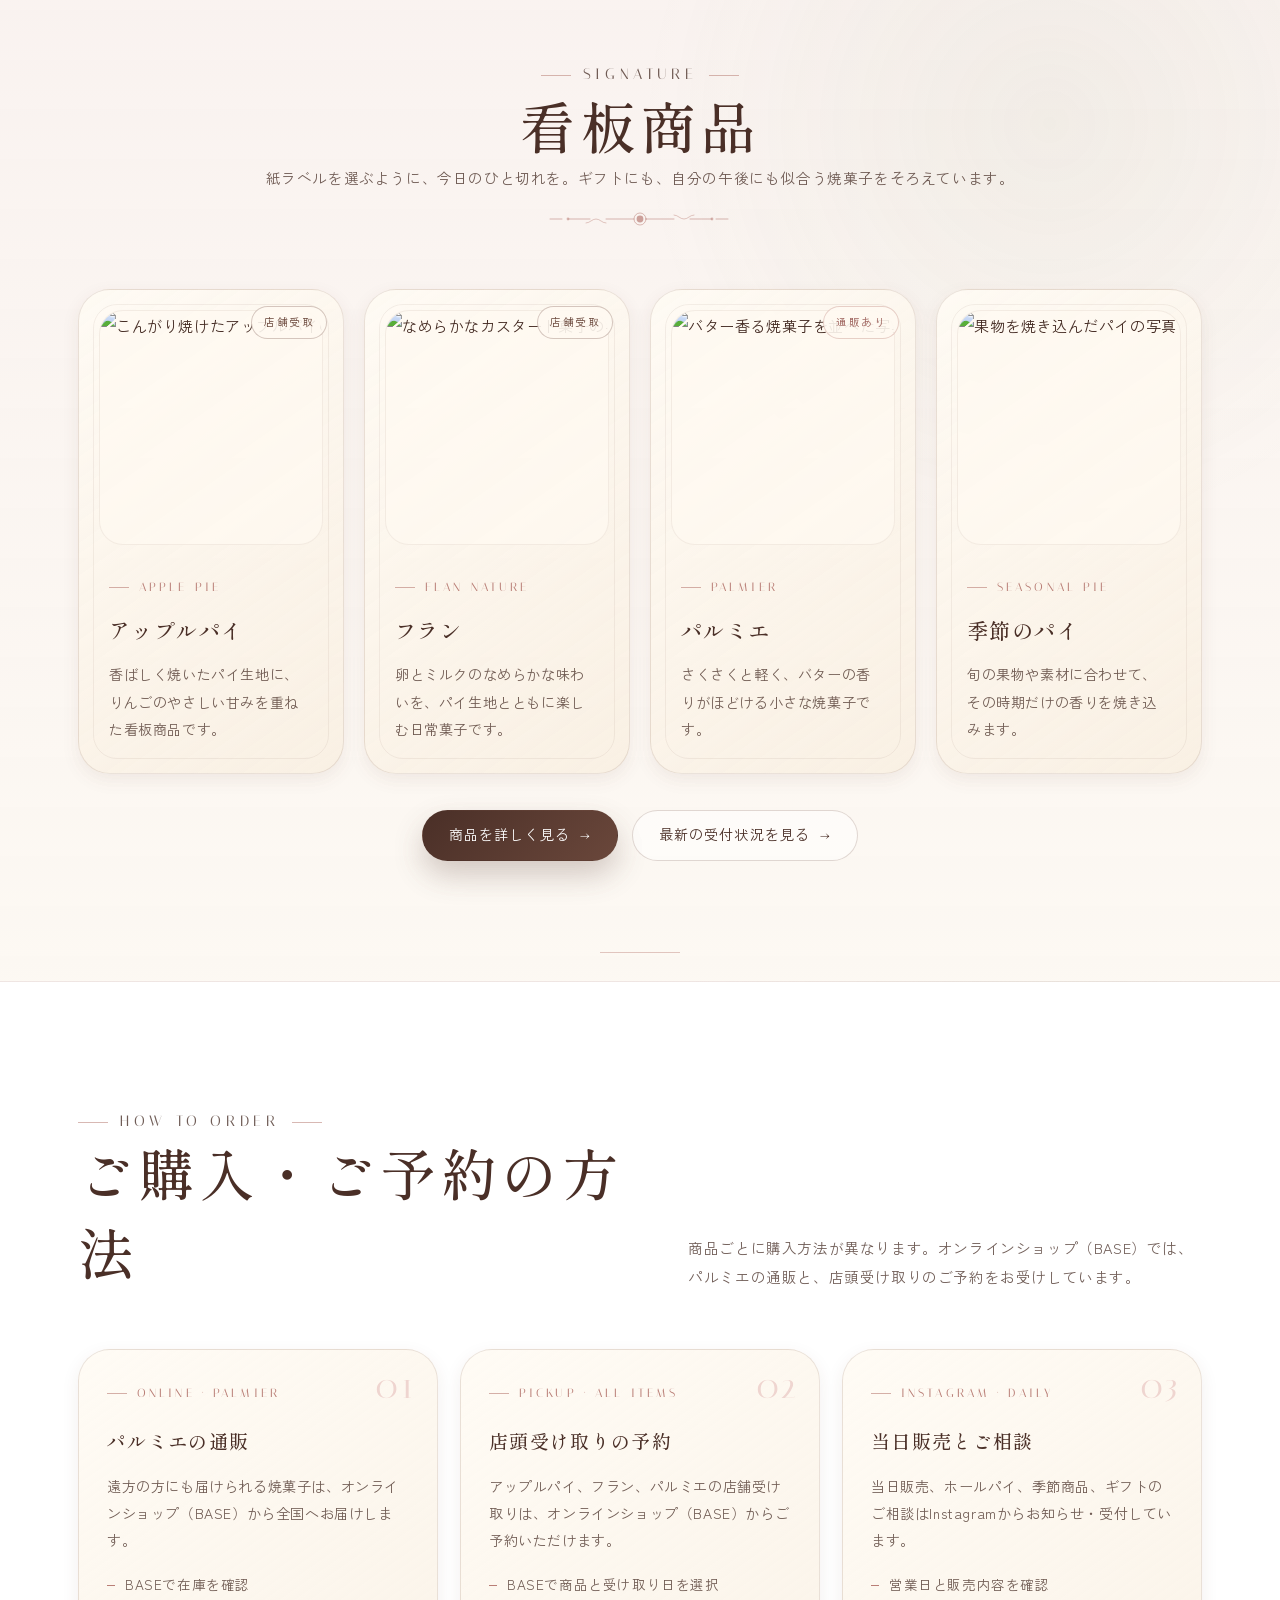
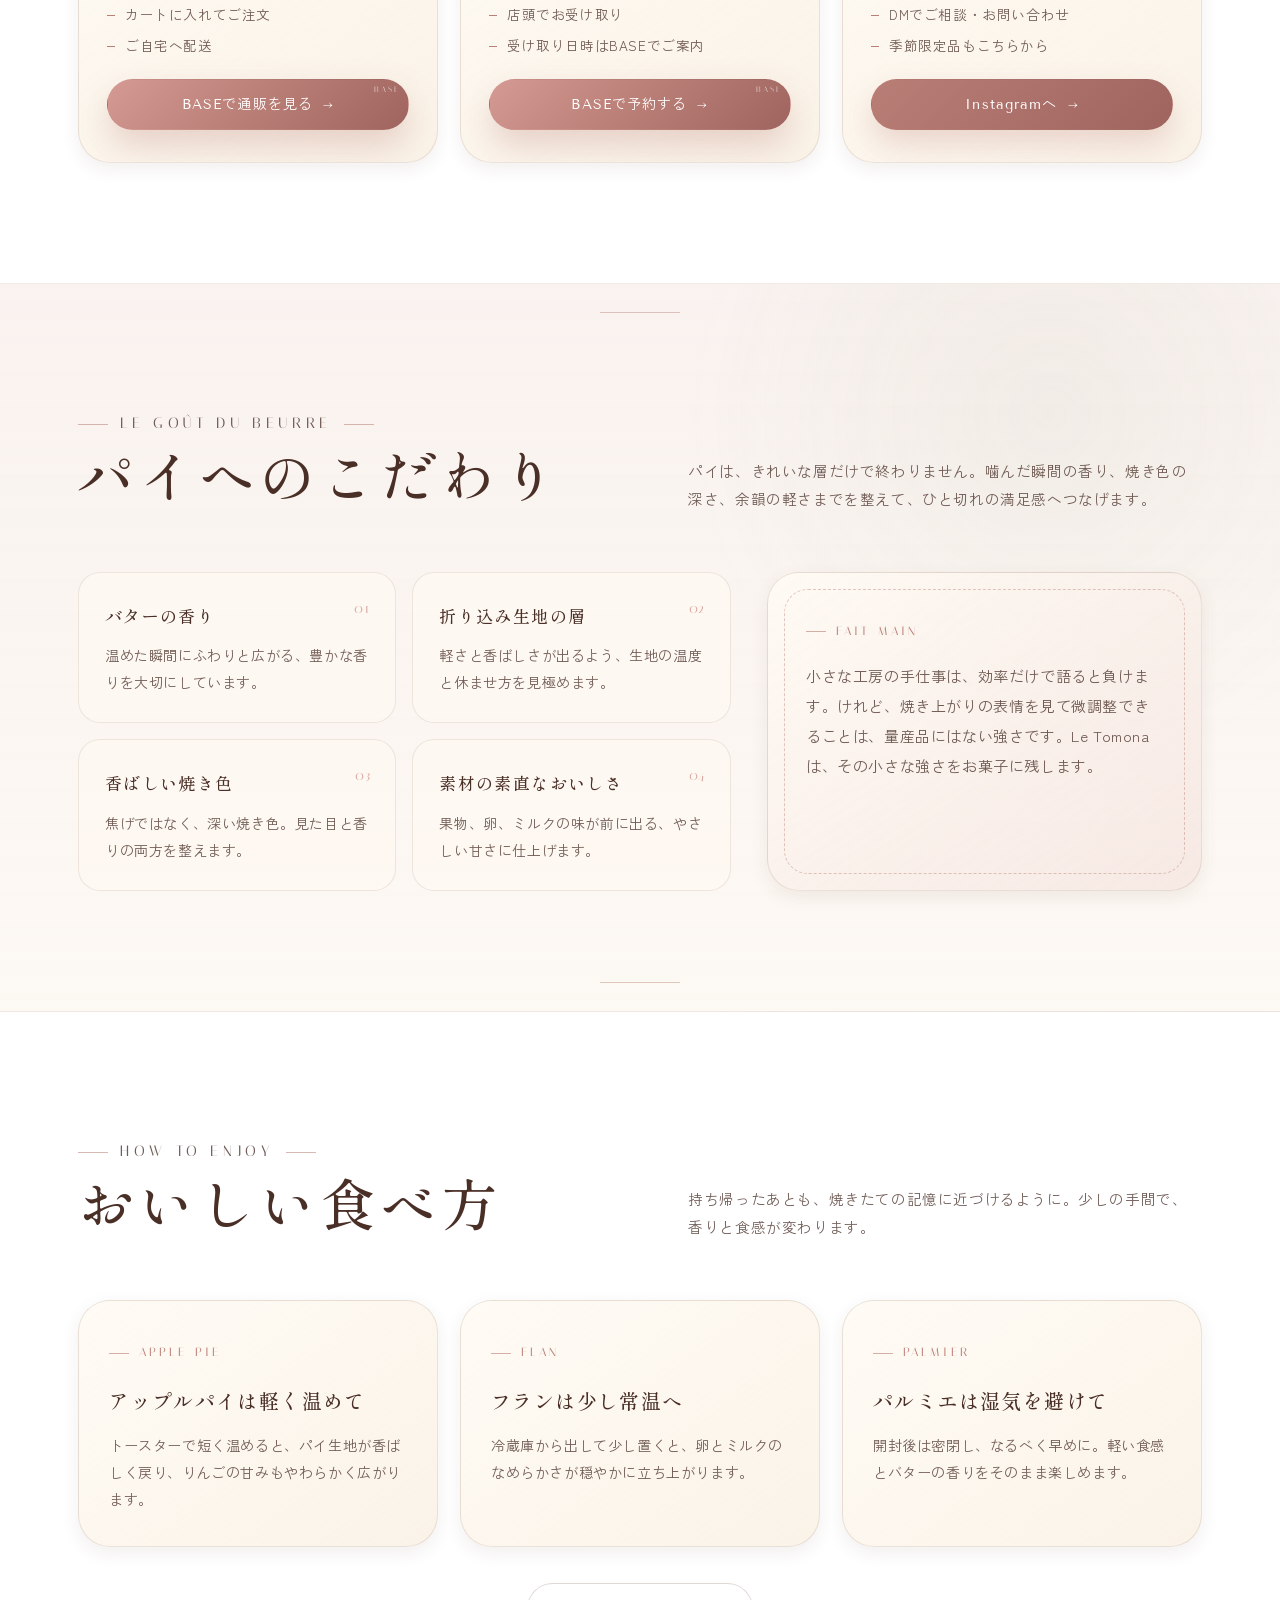
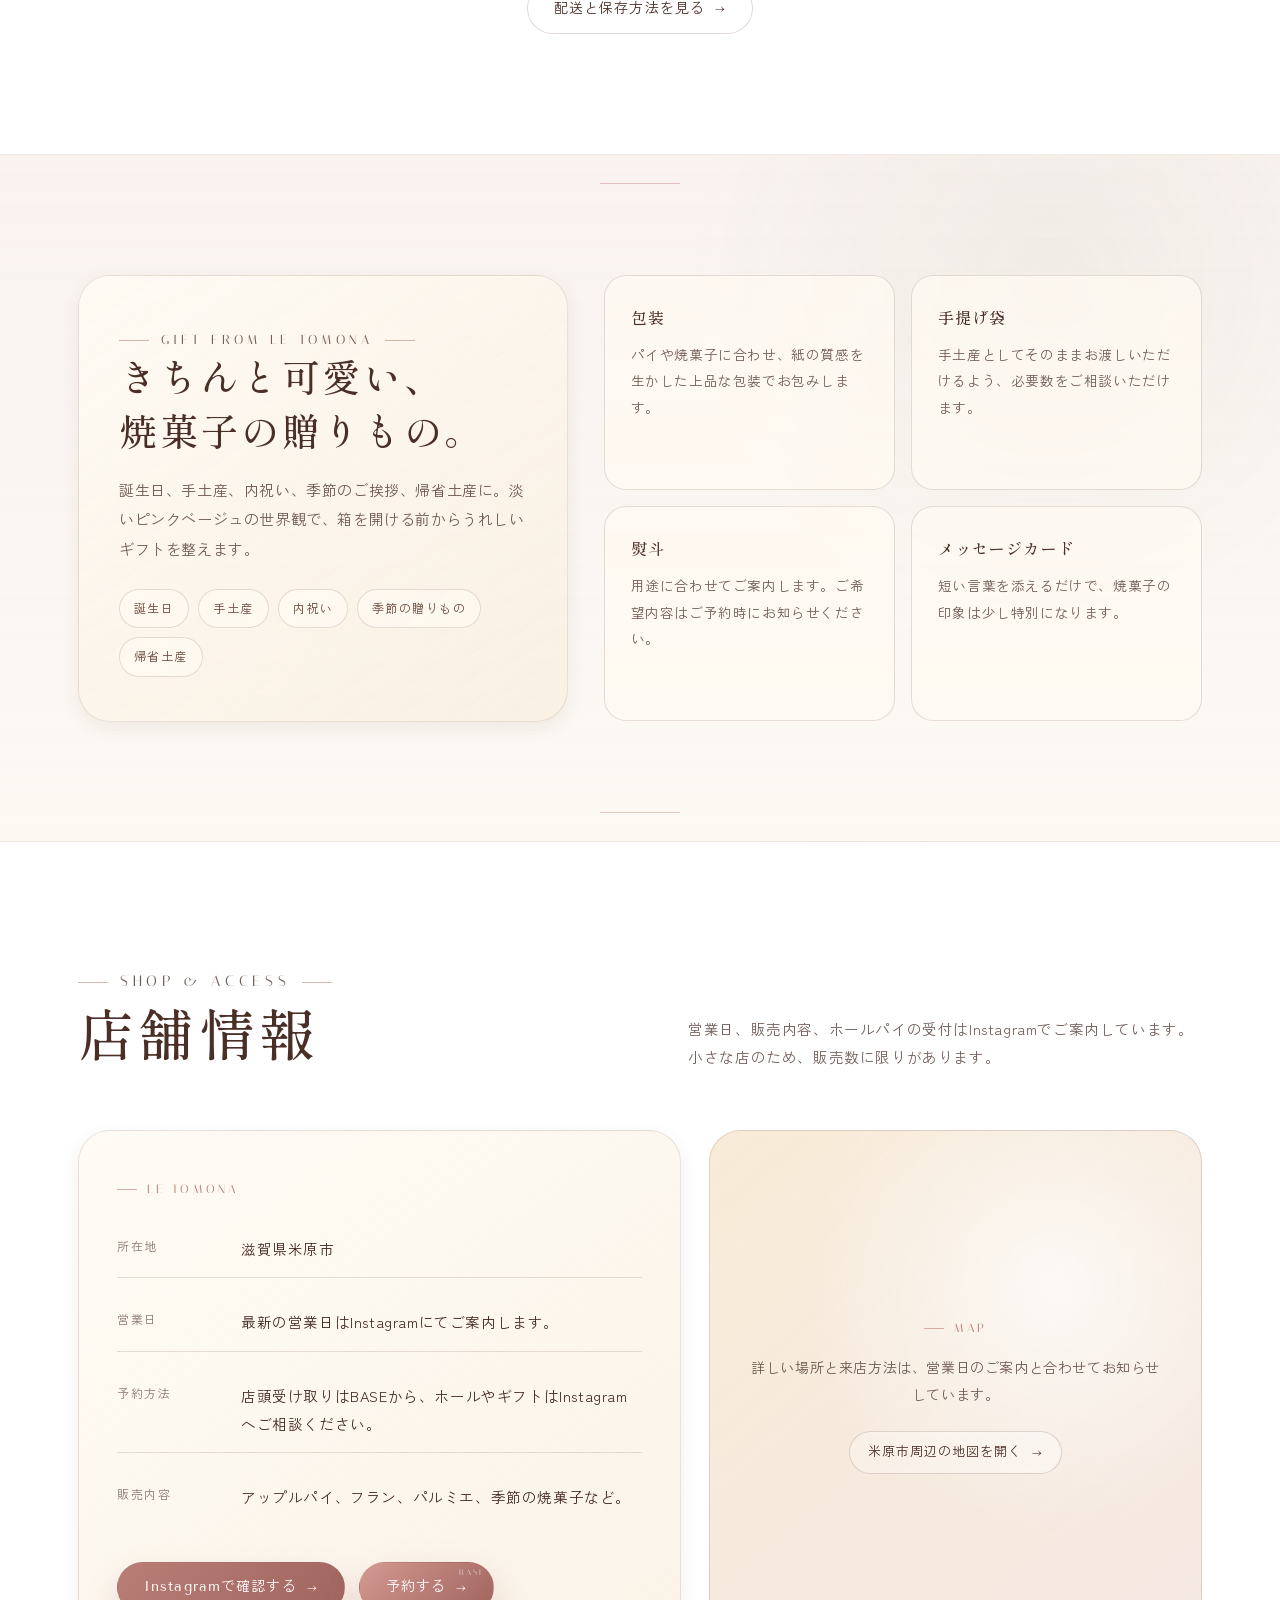
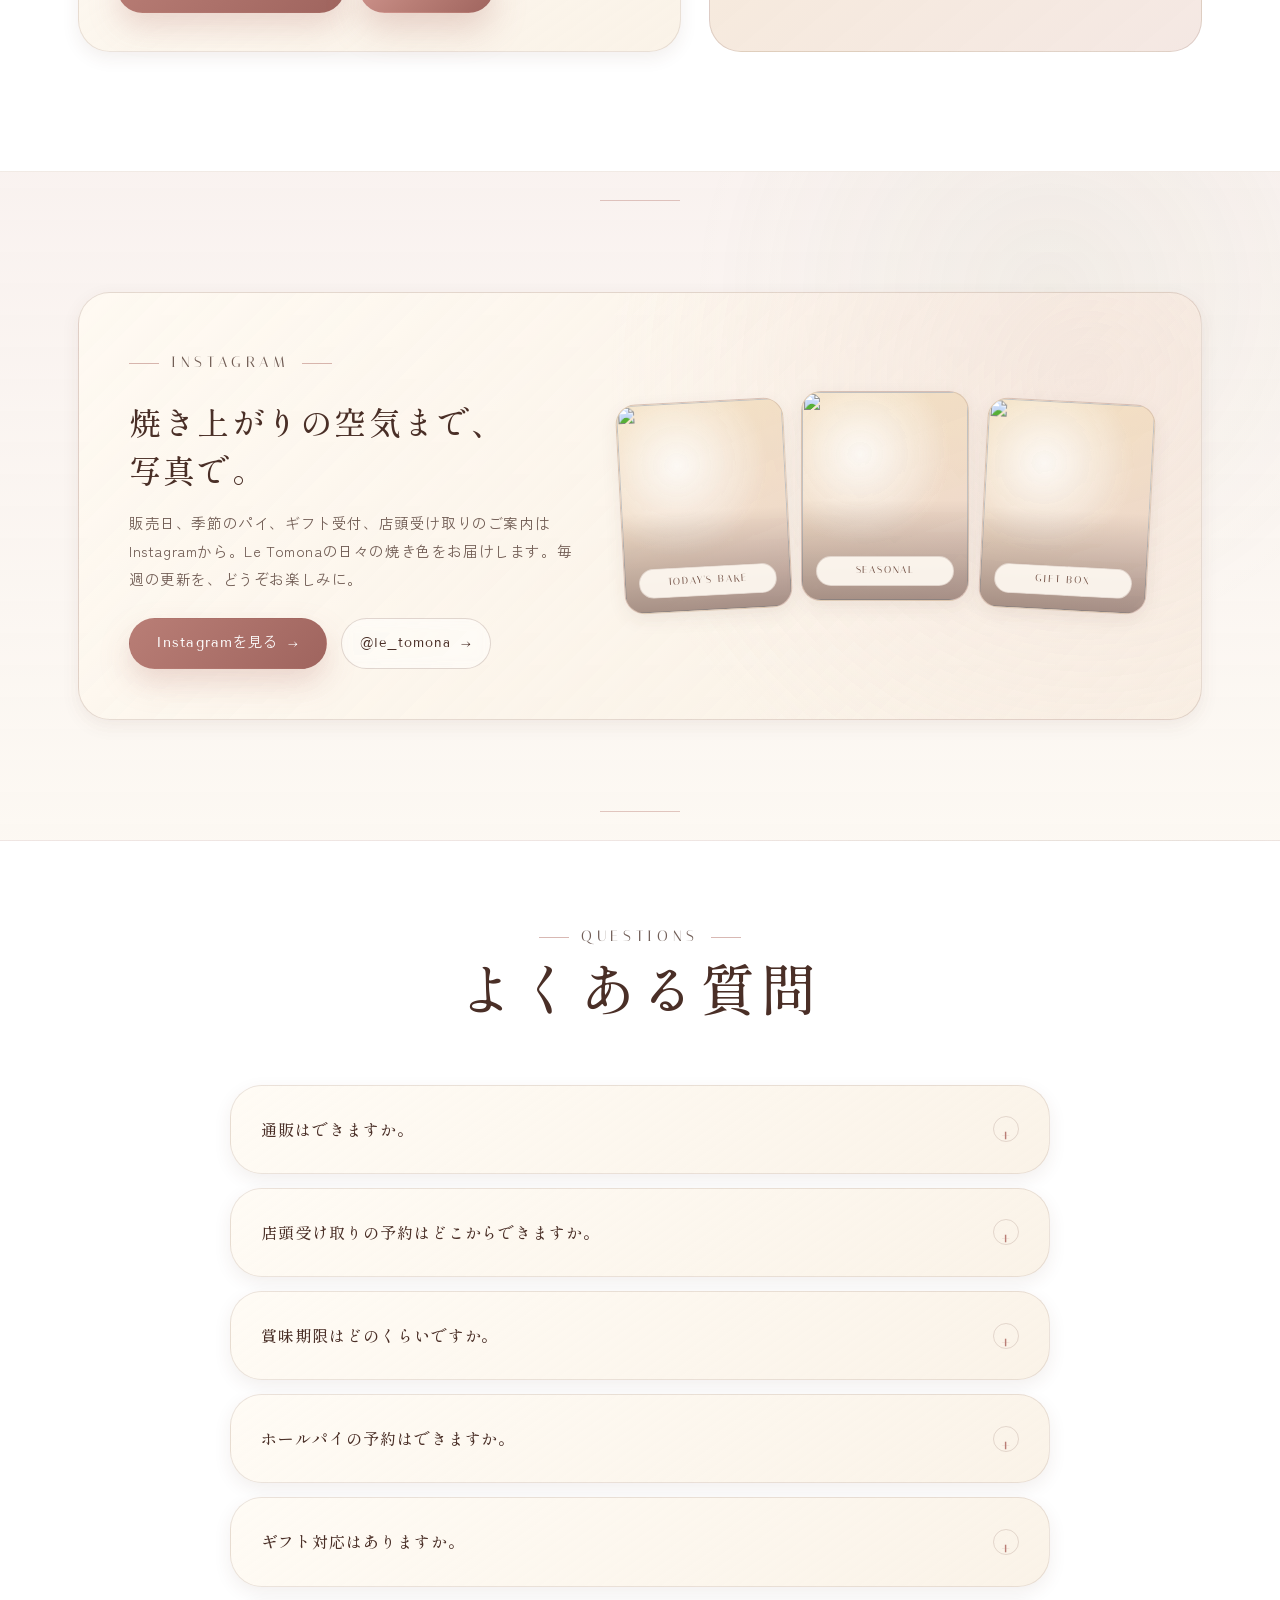
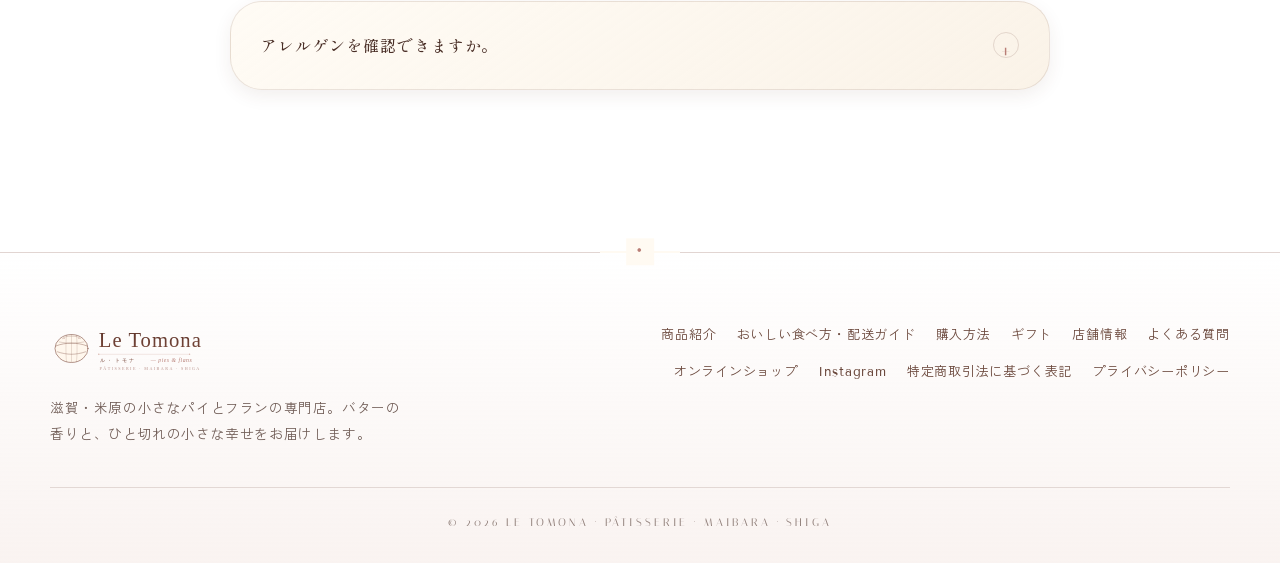
==== commit 6bc79eaf: "Refine hero to feature one dominant photo" ====
--- a/index.html
+++ b/index.html
@@ -77,10 +77,6 @@
           <img src="https://images.unsplash.com/photo-1519915028121-7d3463d20b13?auto=format&fit=crop&w=1280&q=82" width="740" height="640" alt="焼きたてのパイを囲むテーブルのプロフェッショナルな写真" fetchpriority="high">
           <figcaption class="hero-ribbon"><span>Petit</span><strong>bonheur</strong></figcaption>
         </figure>
-        <div class="hero-photo-stack" aria-label="焼菓子の写真コラージュ">
-          <img src="https://images.unsplash.com/photo-1555507036-ab1f4038808a?auto=format&fit=crop&w=520&q=80" width="220" height="280" alt="焼き上がったクロワッサンと焼菓子" loading="lazy">
-          <img src="https://images.unsplash.com/photo-1499636136210-6f4ee915583e?auto=format&fit=crop&w=520&q=80" width="220" height="280" alt="焼菓子を並べたティータイムの写真" loading="lazy">
-        </div>
       </div>
 
       <div class="scroll-hint" aria-hidden="true">SCROLL</div>
--- a/styles.css
+++ b/styles.css
@@ -2692,3 +2692,93 @@
     grid-row: auto;
   }
 }
+
+/* =========================================================================
+   Hero refinement: one large key visual + left copy
+   ========================================================================= */
+.hero {
+  grid-template-columns: minmax(0, 1fr);
+  min-height: min(92vh, 860px);
+  align-items: stretch;
+  overflow: hidden;
+}
+
+.hero-visual {
+  position: absolute;
+  inset: 0;
+  z-index: 0;
+  transform: none !important;
+}
+
+.hero-card {
+  height: 100%;
+  padding: 0;
+  border: 0;
+  border-radius: 0;
+  background: none;
+  box-shadow: none;
+}
+
+.hero-card::before,
+.hero-card::after,
+.hero-ribbon {
+  display: none;
+}
+
+.hero-card img {
+  width: 100%;
+  height: 100%;
+  max-width: none;
+  border-radius: 0;
+  object-fit: cover;
+  filter: saturate(1.04) contrast(1.03);
+}
+
+.hero::after {
+  content: "";
+  position: absolute;
+  inset: 0;
+  width: auto;
+  height: auto;
+  left: 0;
+  bottom: 0;
+  border-radius: 0;
+  background:
+    linear-gradient(90deg, rgba(42, 24, 18, .64) 0%, rgba(42, 24, 18, .32) 38%, rgba(42, 24, 18, .12) 62%, rgba(42, 24, 18, .36) 100%),
+    linear-gradient(180deg, rgba(42, 24, 18, .15), rgba(42, 24, 18, .42));
+  filter: none;
+  z-index: 1;
+}
+
+.hero::before {
+  color: rgba(255, 250, 242, .22);
+  z-index: 1;
+}
+
+.hero-copy {
+  z-index: 2;
+  max-width: 620px;
+  align-self: center;
+  color: #fff9f1;
+}
+
+.hero-copy .eyebrow,
+.hero-copy .hero-script,
+.hero h1 em,
+.hero-lead,
+.instagram-note,
+.scroll-hint,
+.hero h1 {
+  color: #fff9f1;
+}
+
+.instagram-note::before {
+  background: #fff9f1;
+  box-shadow: 0 0 0 5px rgba(255, 249, 241, .18);
+}
+
+@media (max-width: 980px) {
+  .hero {
+    min-height: 74vh;
+  }
+}
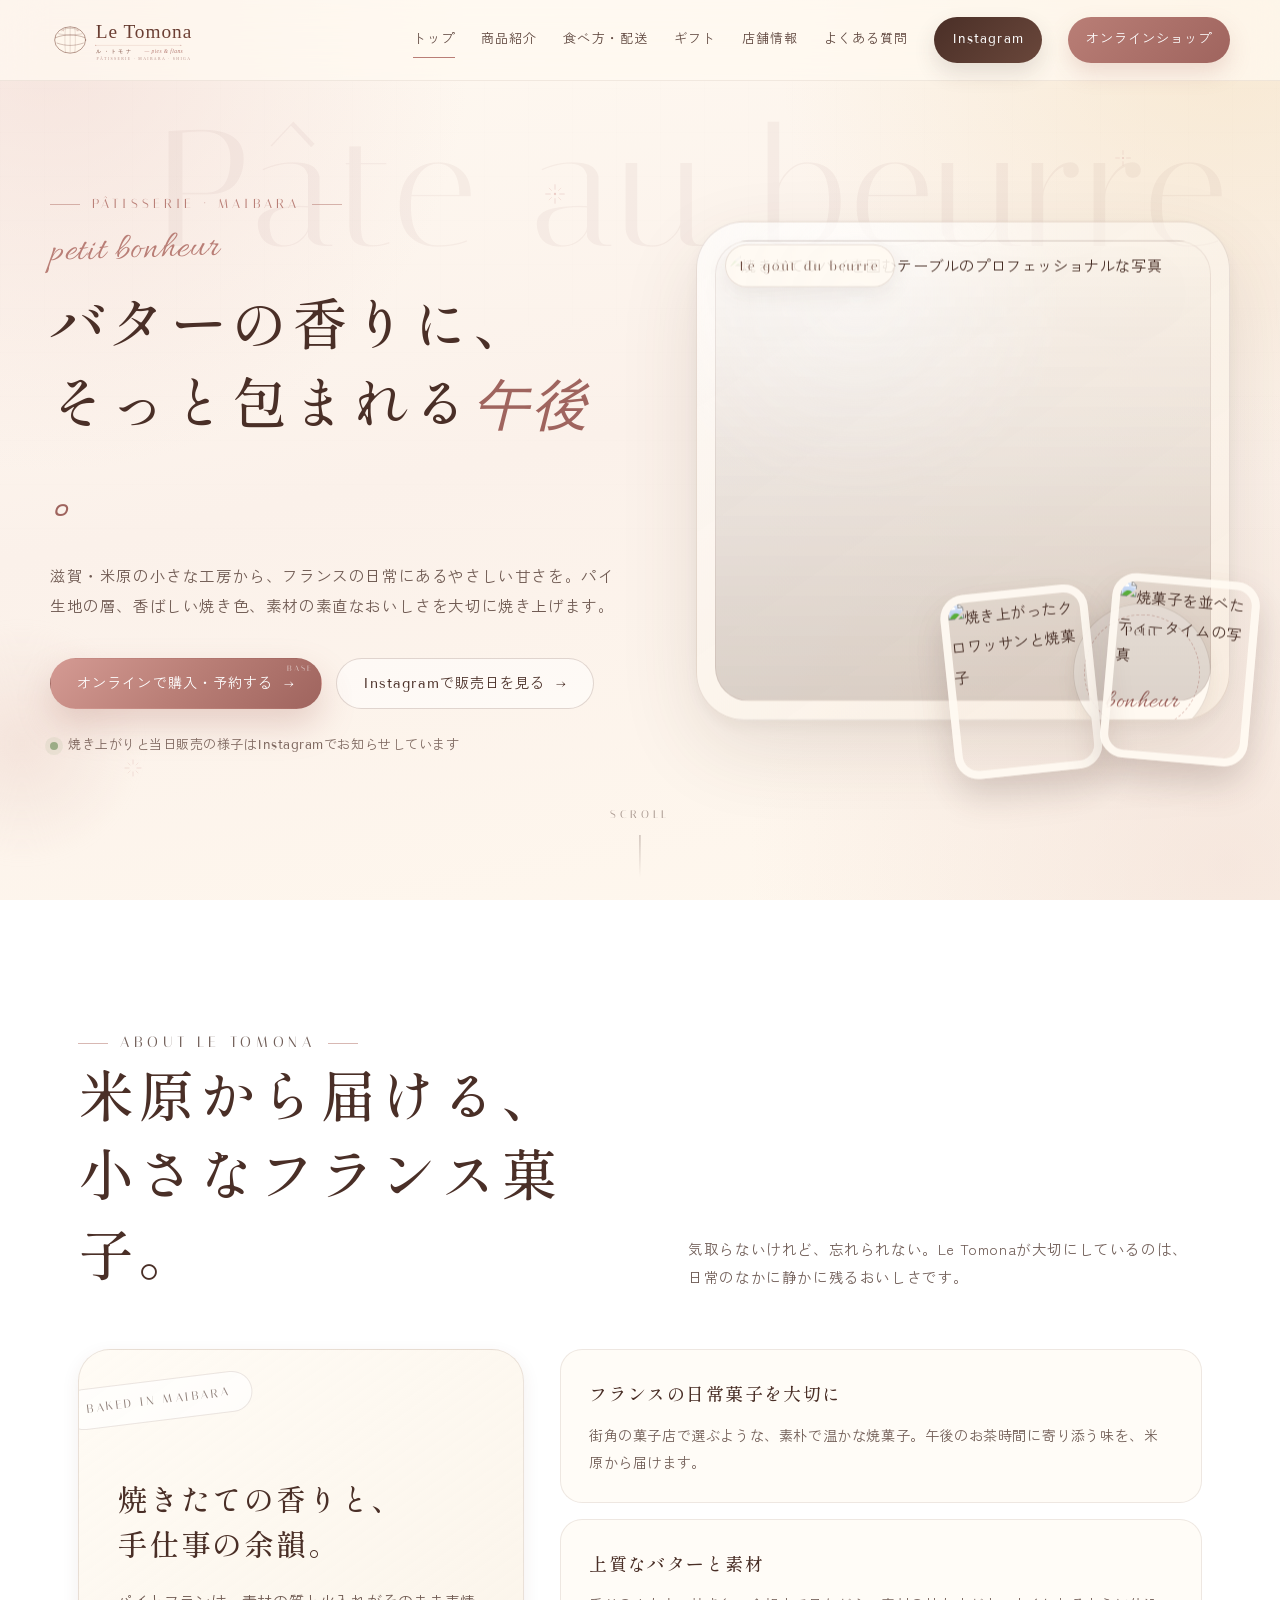
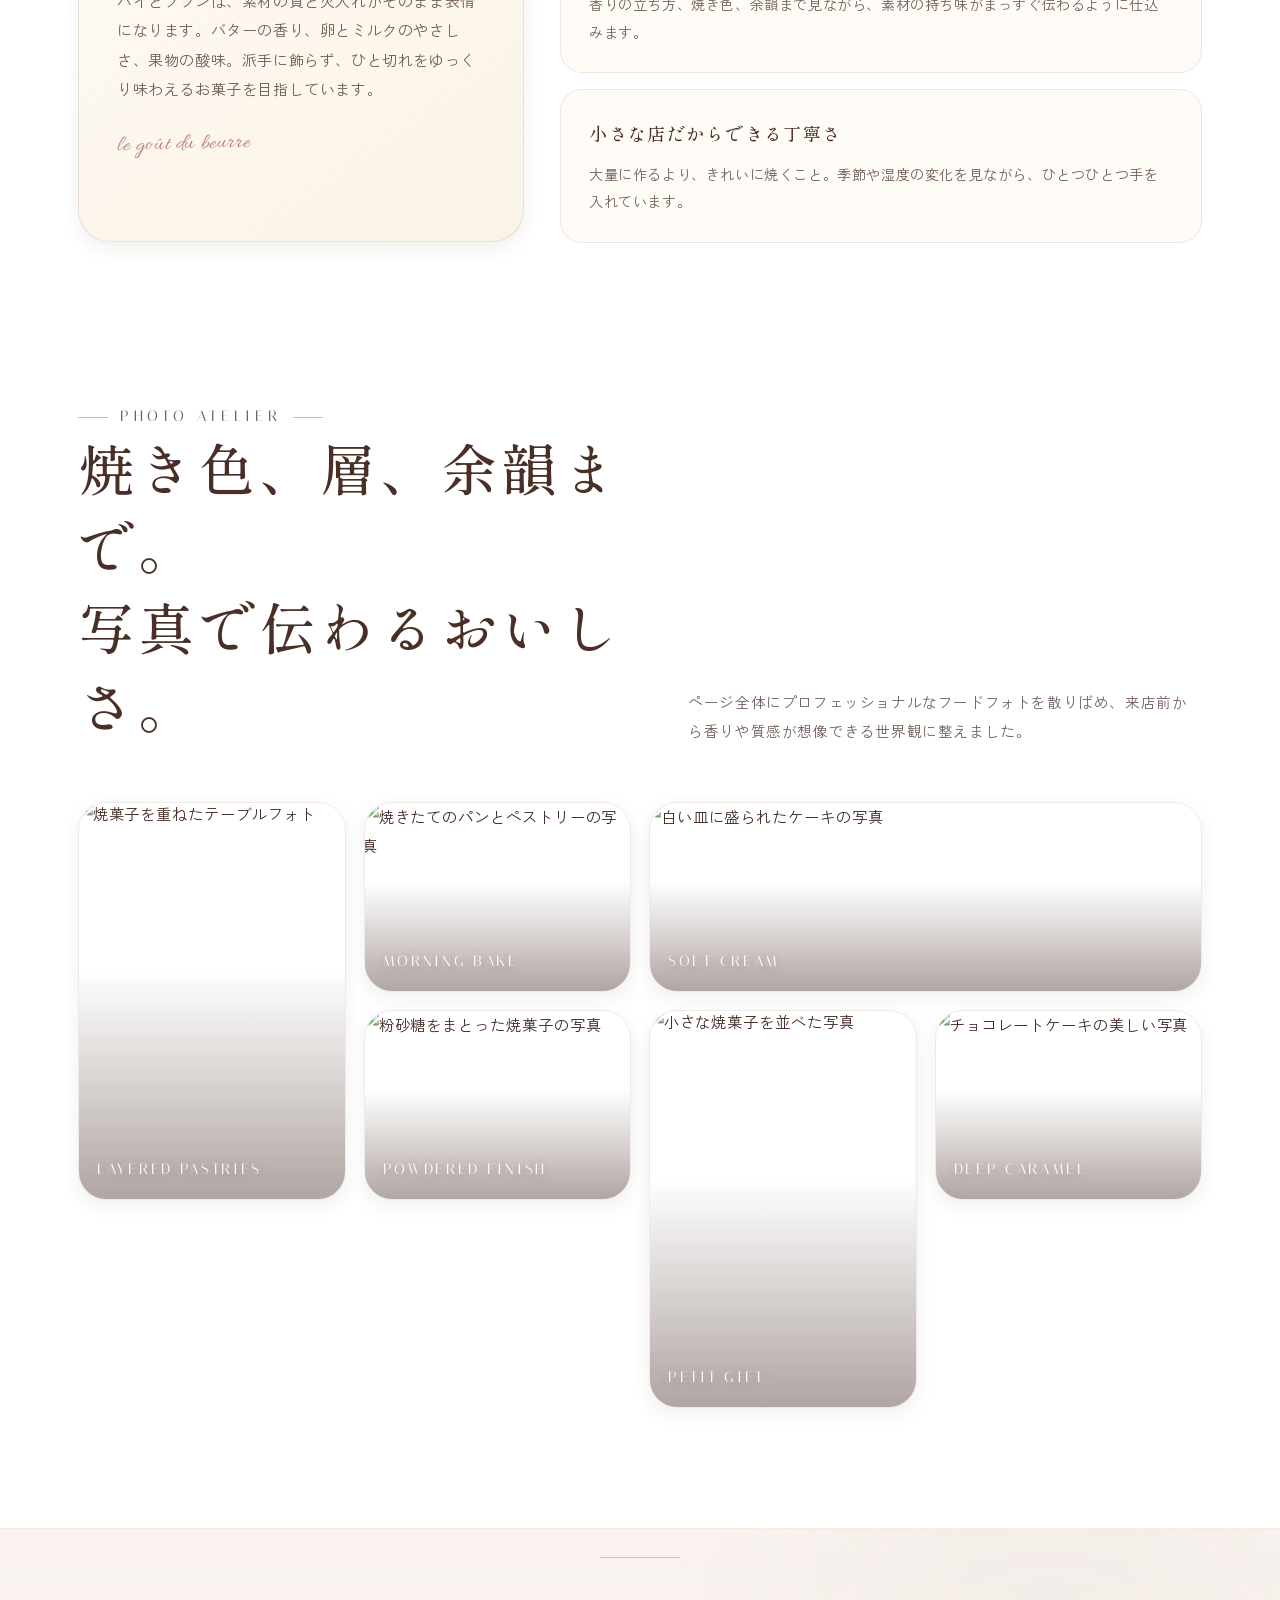
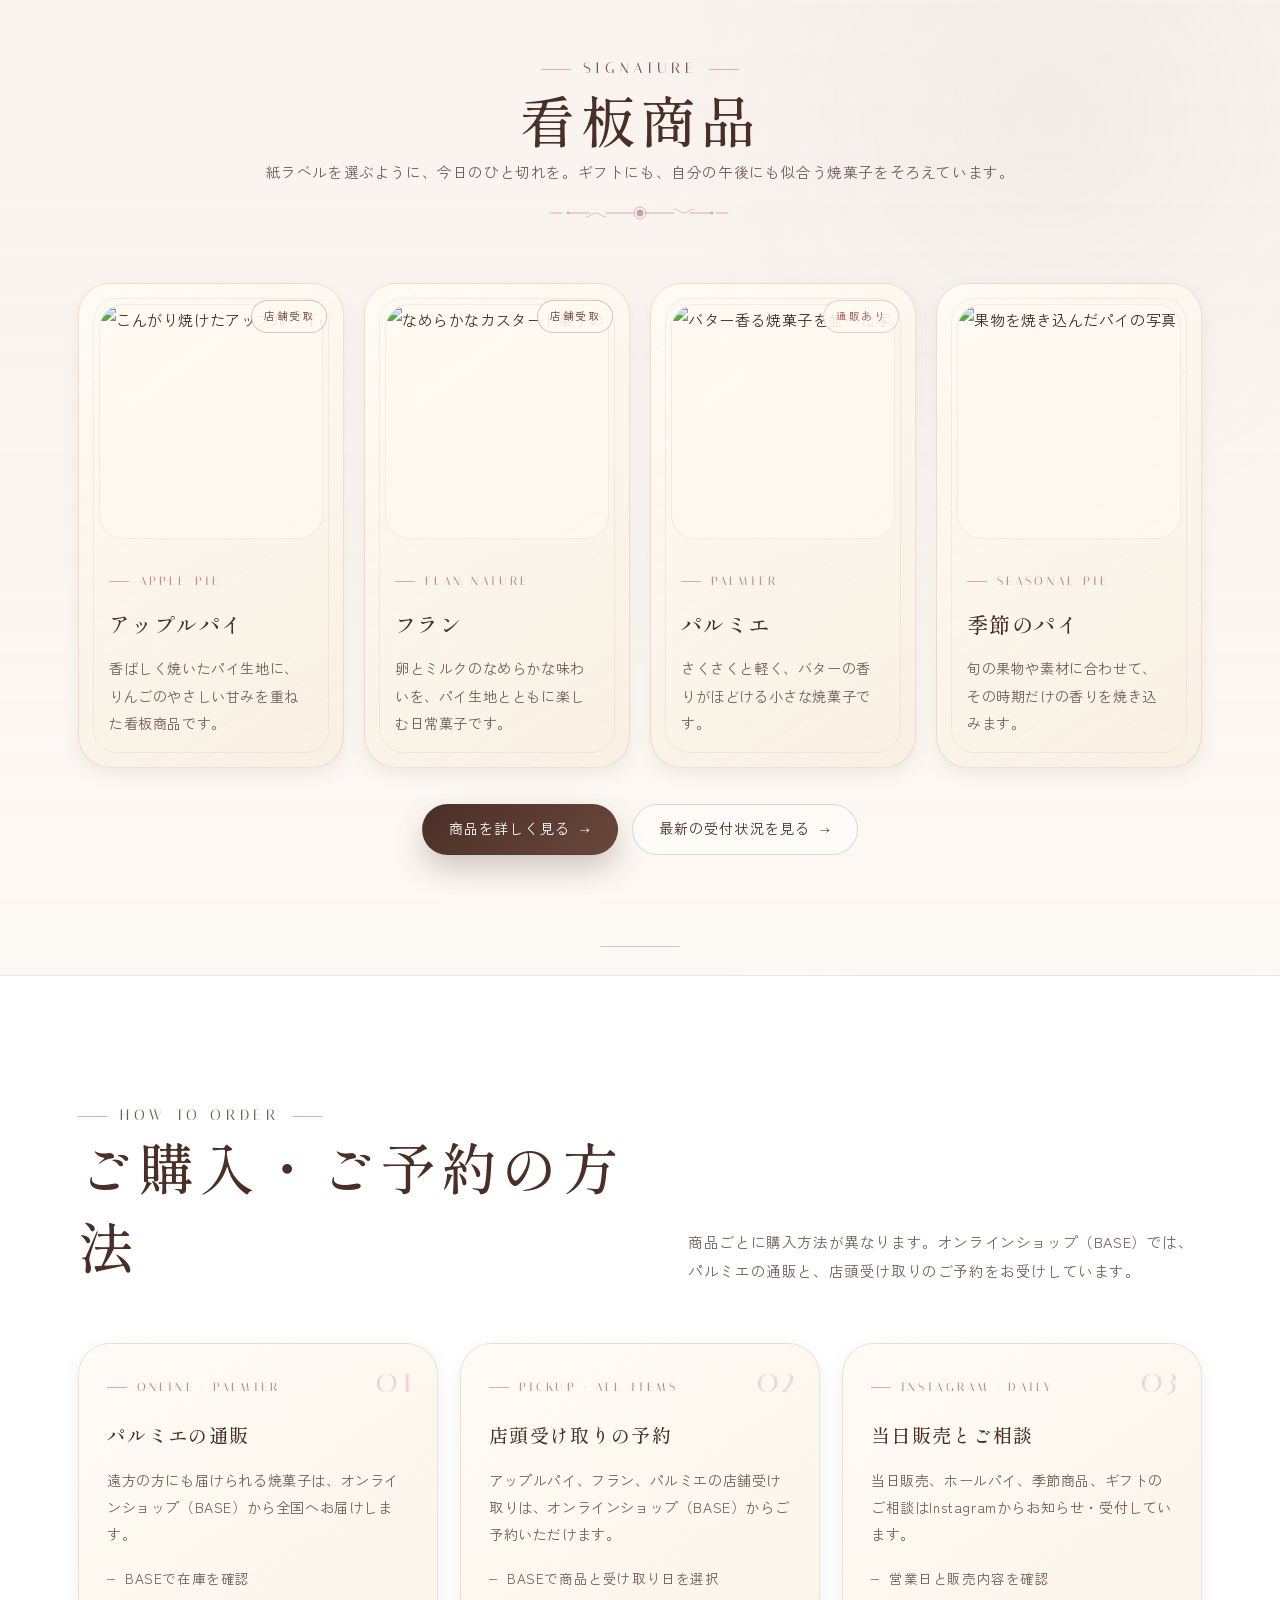
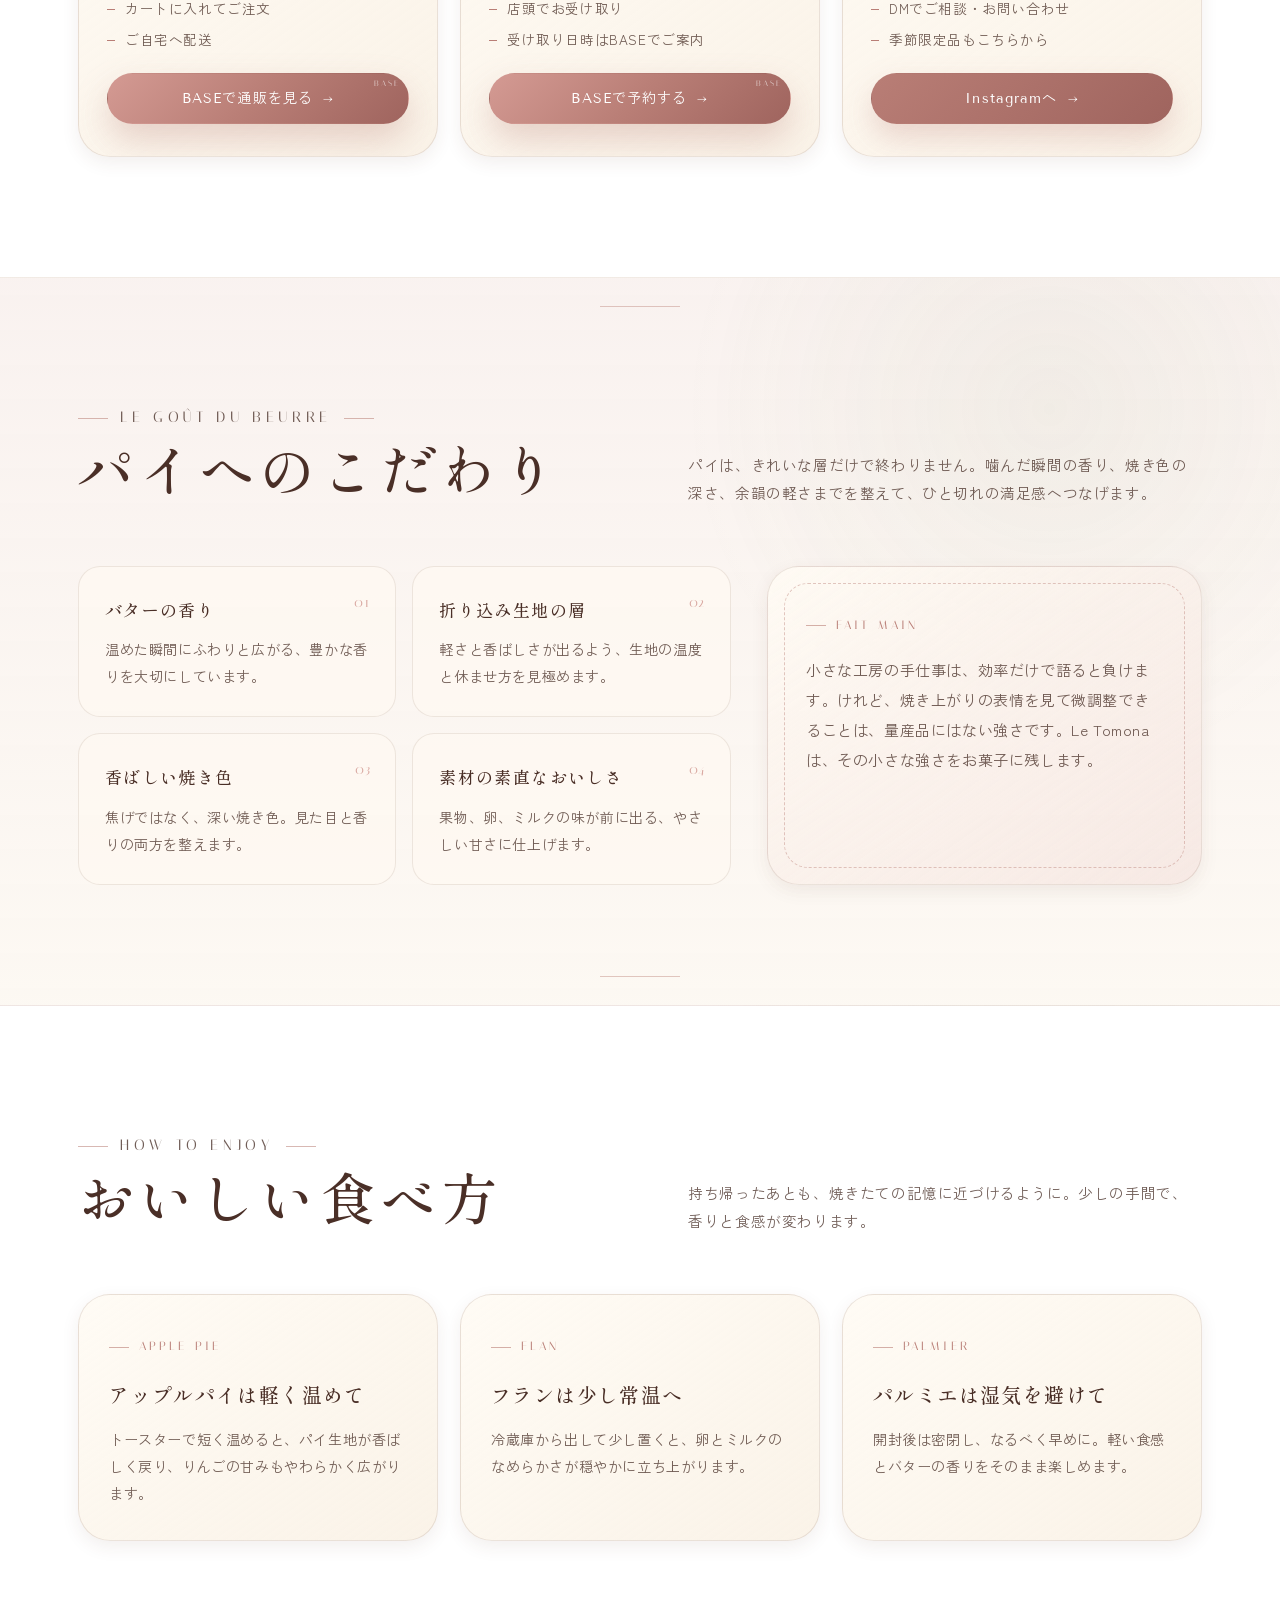
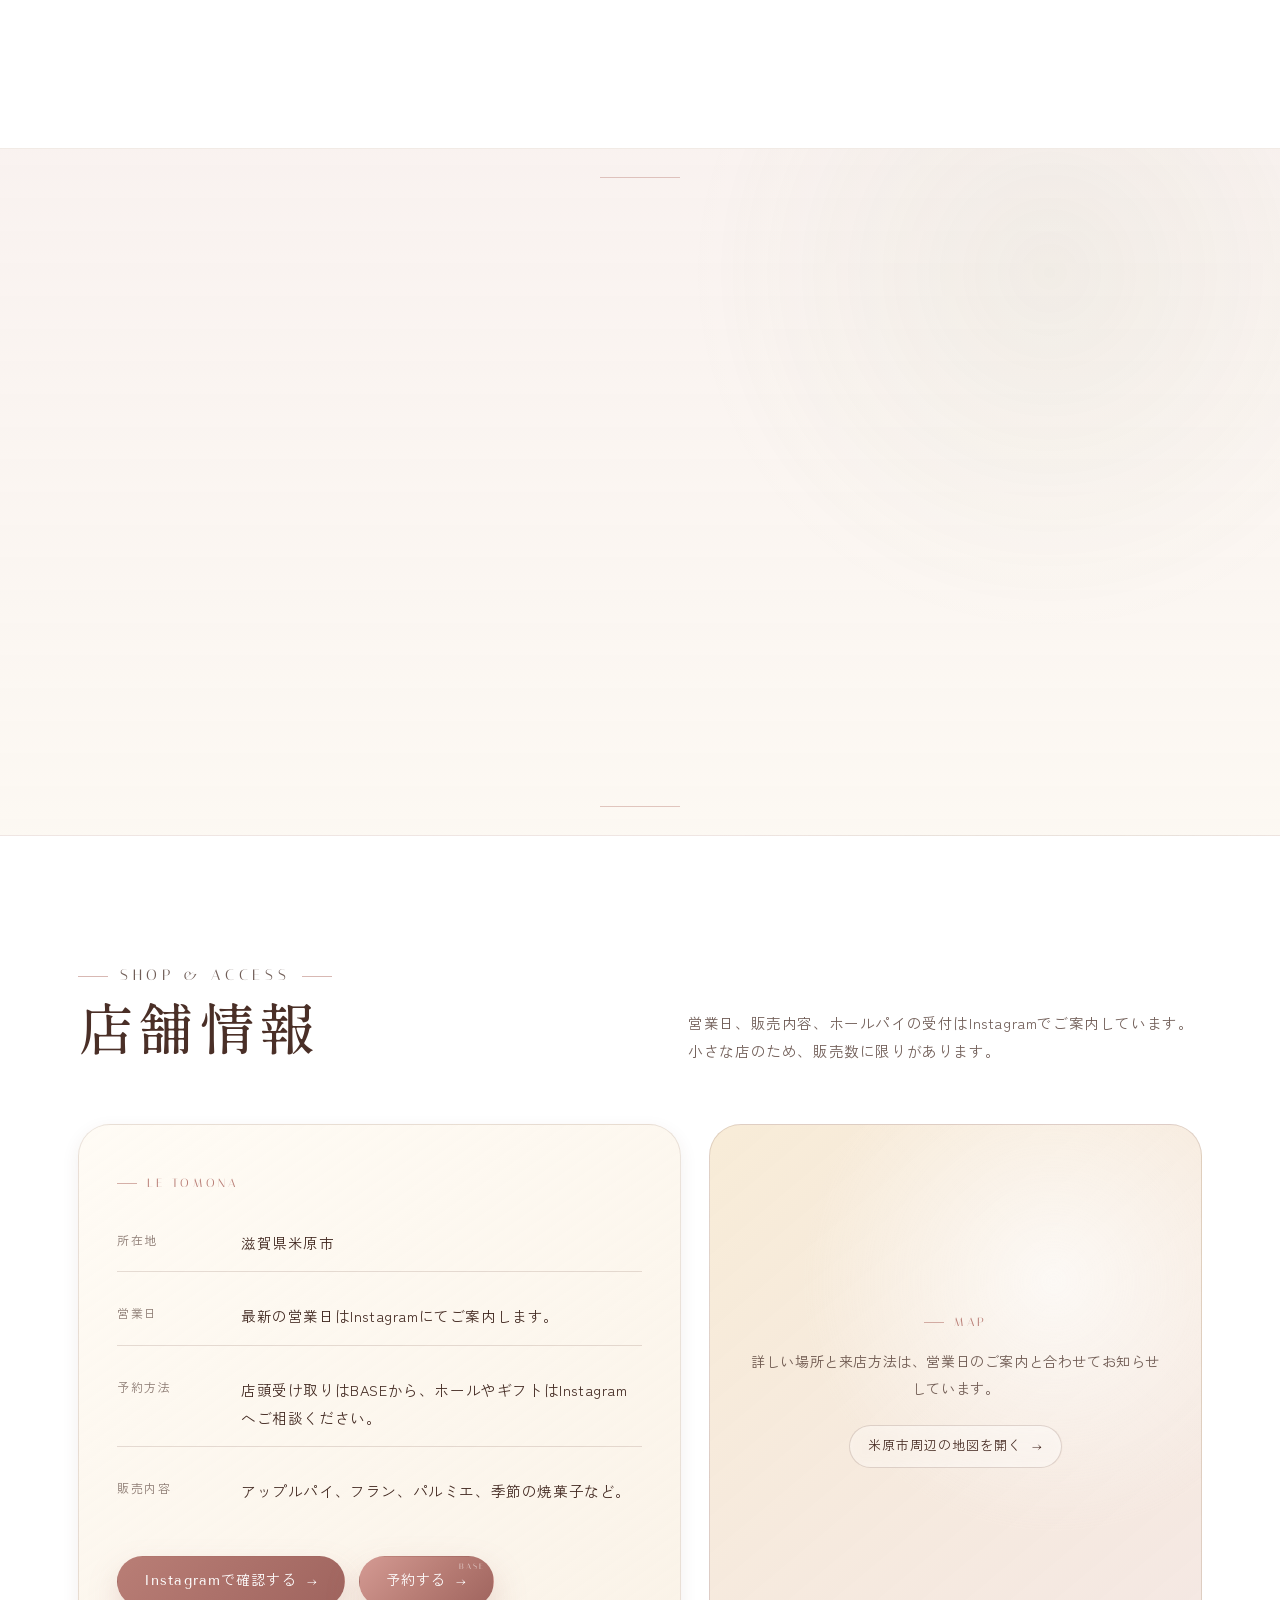
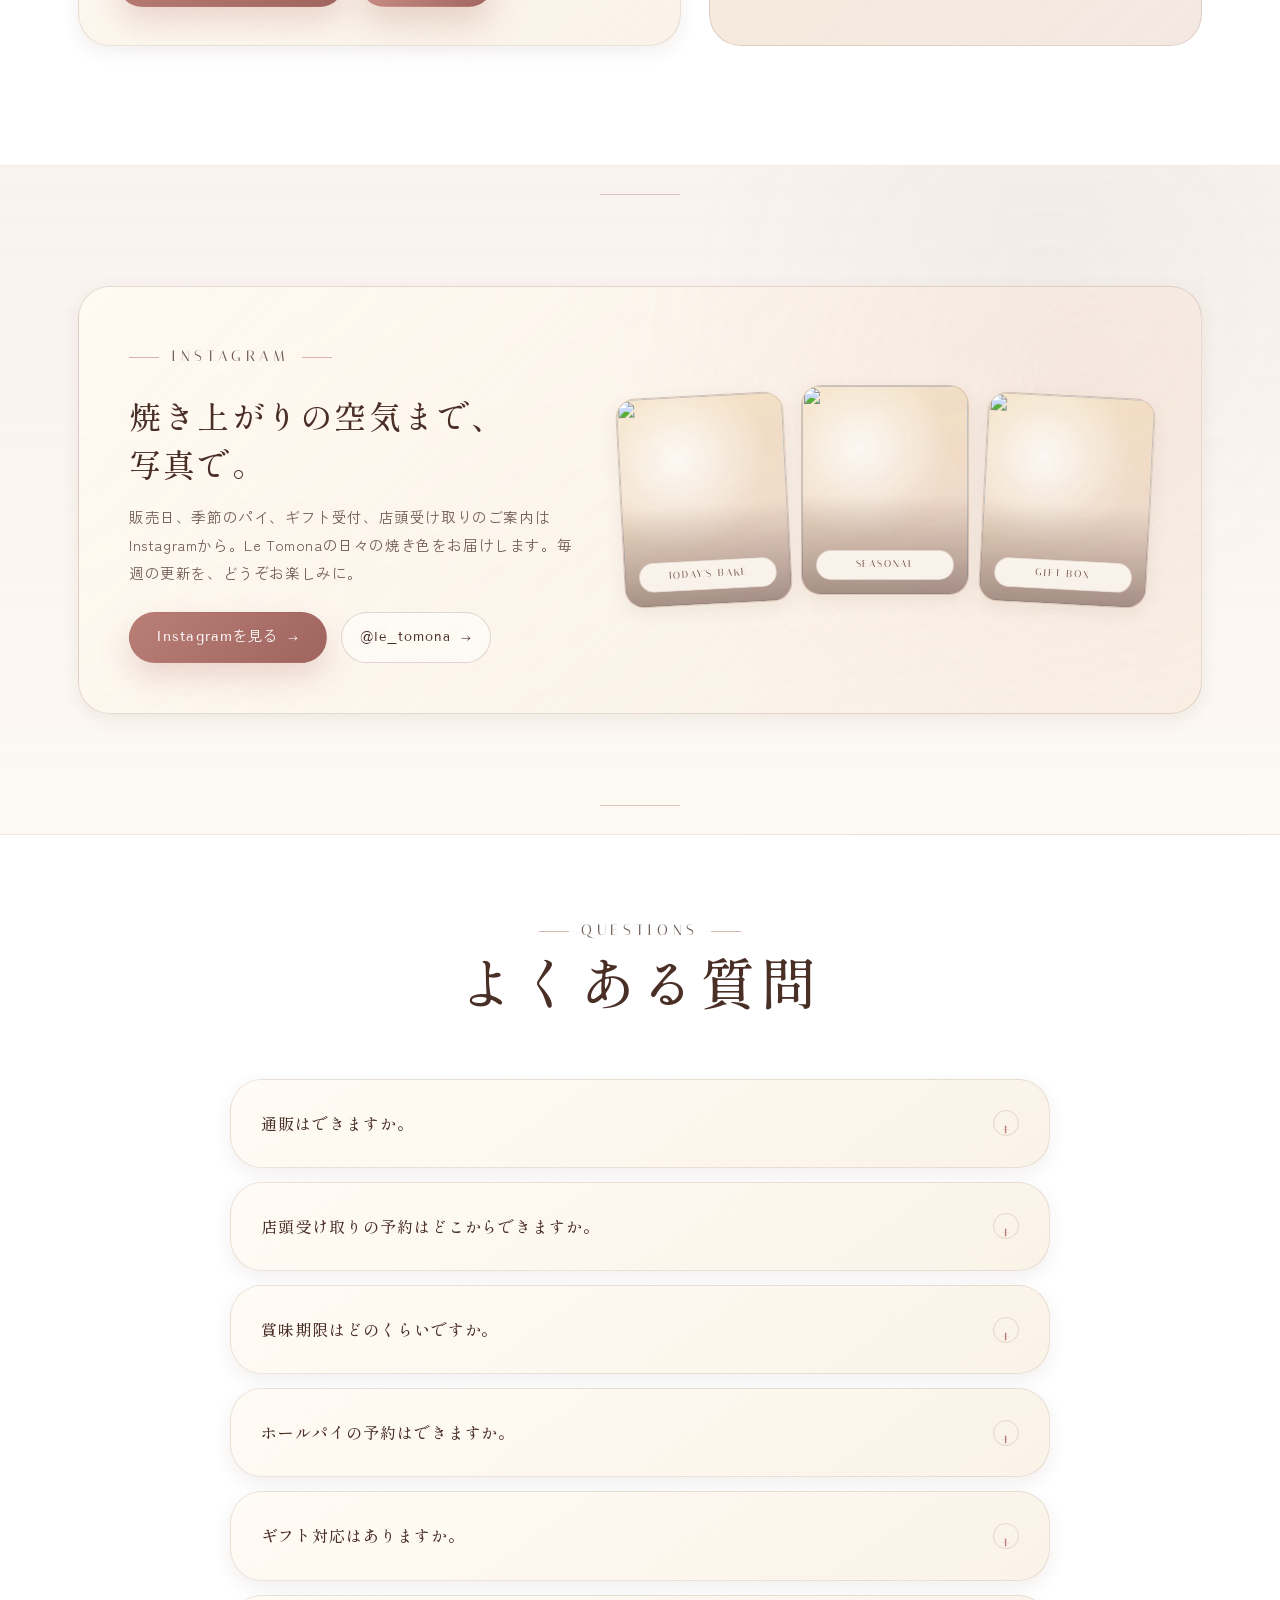
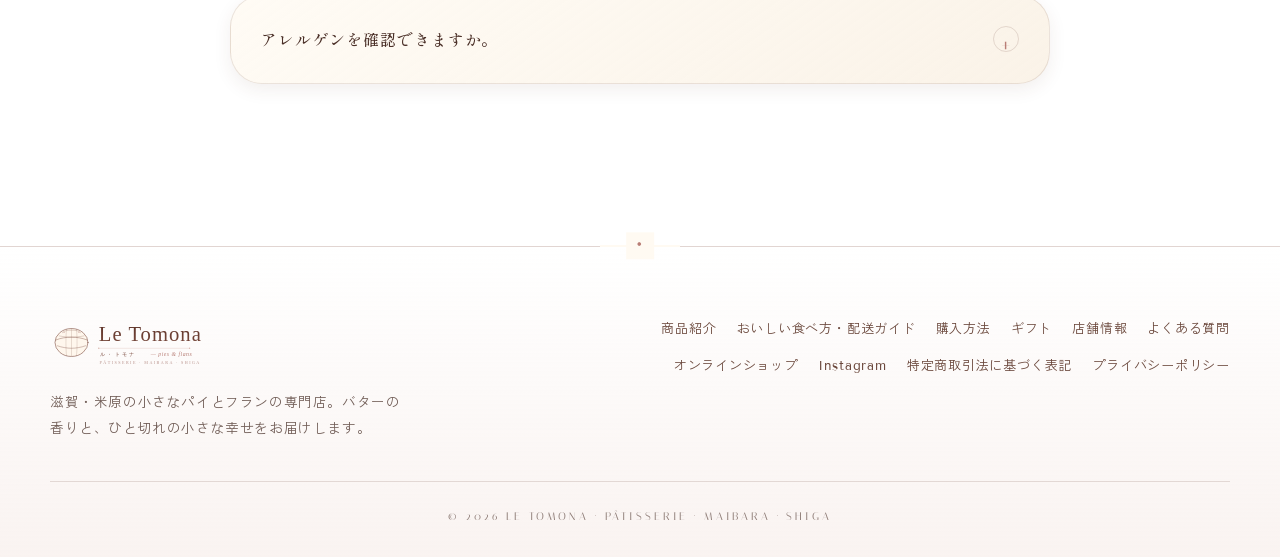
==== commit 3f0b76f0: "Merge branch 'main' into codex/add-professional-photos-to-website-ff3mfy" ====
--- a/index.html
+++ b/index.html
@@ -77,6 +77,10 @@
           <img src="https://images.unsplash.com/photo-1519915028121-7d3463d20b13?auto=format&fit=crop&w=1280&q=82" width="740" height="640" alt="焼きたてのパイを囲むテーブルのプロフェッショナルな写真" fetchpriority="high">
           <figcaption class="hero-ribbon"><span>Petit</span><strong>bonheur</strong></figcaption>
         </figure>
+        <div class="hero-photo-stack" aria-label="焼菓子の写真コラージュ">
+          <img src="https://images.unsplash.com/photo-1555507036-ab1f4038808a?auto=format&fit=crop&w=520&q=80" width="220" height="280" alt="焼き上がったクロワッサンと焼菓子" loading="lazy">
+          <img src="https://images.unsplash.com/photo-1499636136210-6f4ee915583e?auto=format&fit=crop&w=520&q=80" width="220" height="280" alt="焼菓子を並べたティータイムの写真" loading="lazy">
+        </div>
       </div>
 
       <div class="scroll-hint" aria-hidden="true">SCROLL</div>
--- a/styles.css
+++ b/styles.css
@@ -2692,93 +2692,3 @@
     grid-row: auto;
   }
 }
-
-/* =========================================================================
-   Hero refinement: one large key visual + left copy
-   ========================================================================= */
-.hero {
-  grid-template-columns: minmax(0, 1fr);
-  min-height: min(92vh, 860px);
-  align-items: stretch;
-  overflow: hidden;
-}
-
-.hero-visual {
-  position: absolute;
-  inset: 0;
-  z-index: 0;
-  transform: none !important;
-}
-
-.hero-card {
-  height: 100%;
-  padding: 0;
-  border: 0;
-  border-radius: 0;
-  background: none;
-  box-shadow: none;
-}
-
-.hero-card::before,
-.hero-card::after,
-.hero-ribbon {
-  display: none;
-}
-
-.hero-card img {
-  width: 100%;
-  height: 100%;
-  max-width: none;
-  border-radius: 0;
-  object-fit: cover;
-  filter: saturate(1.04) contrast(1.03);
-}
-
-.hero::after {
-  content: "";
-  position: absolute;
-  inset: 0;
-  width: auto;
-  height: auto;
-  left: 0;
-  bottom: 0;
-  border-radius: 0;
-  background:
-    linear-gradient(90deg, rgba(42, 24, 18, .64) 0%, rgba(42, 24, 18, .32) 38%, rgba(42, 24, 18, .12) 62%, rgba(42, 24, 18, .36) 100%),
-    linear-gradient(180deg, rgba(42, 24, 18, .15), rgba(42, 24, 18, .42));
-  filter: none;
-  z-index: 1;
-}
-
-.hero::before {
-  color: rgba(255, 250, 242, .22);
-  z-index: 1;
-}
-
-.hero-copy {
-  z-index: 2;
-  max-width: 620px;
-  align-self: center;
-  color: #fff9f1;
-}
-
-.hero-copy .eyebrow,
-.hero-copy .hero-script,
-.hero h1 em,
-.hero-lead,
-.instagram-note,
-.scroll-hint,
-.hero h1 {
-  color: #fff9f1;
-}
-
-.instagram-note::before {
-  background: #fff9f1;
-  box-shadow: 0 0 0 5px rgba(255, 249, 241, .18);
-}
-
-@media (max-width: 980px) {
-  .hero {
-    min-height: 74vh;
-  }
-}
